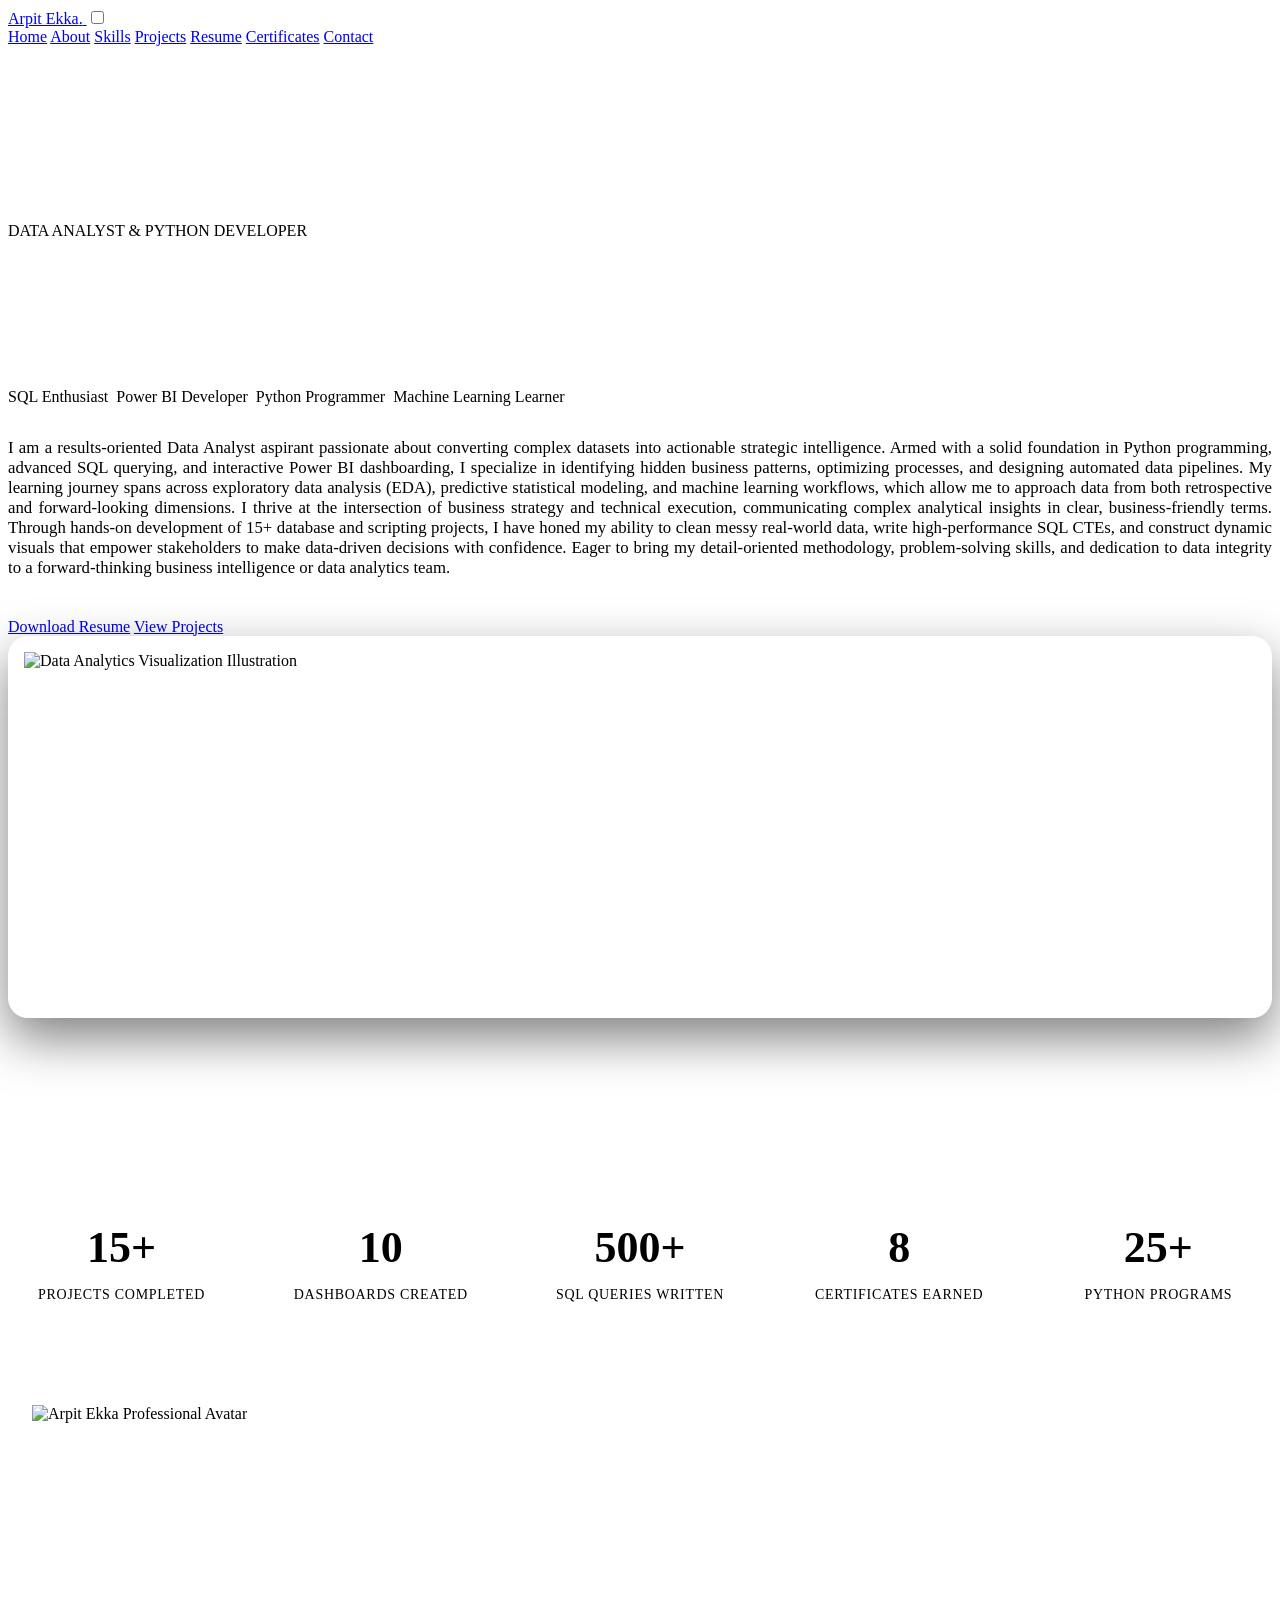
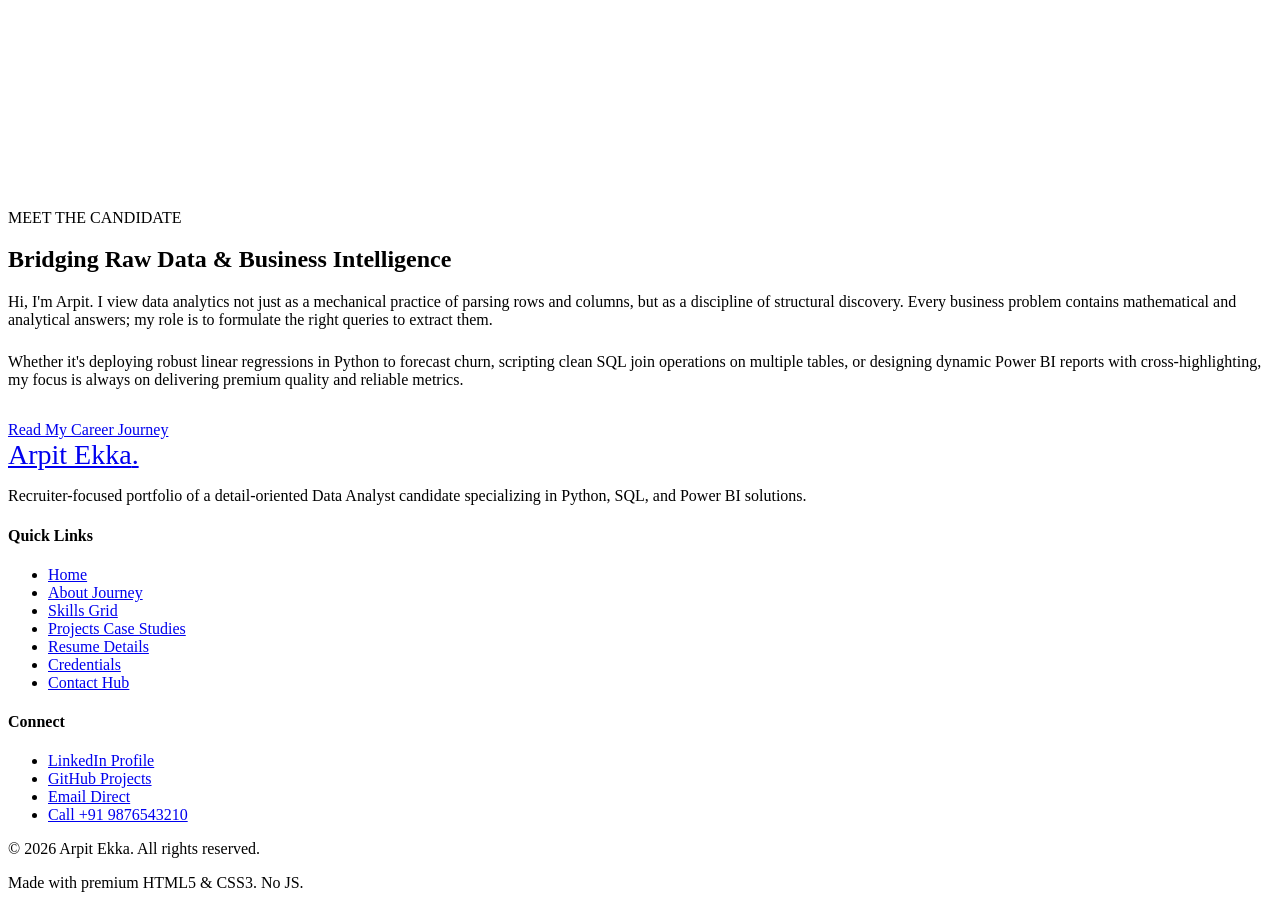
==== index.html @ 1e899fe0 "Add files via upload" ====
<!DOCTYPE html>
<html lang="en">
<head>
  <meta charset="UTF-8">
  <meta name="viewport" content="width=device-width, initial-scale=1.0">
  <title>Arpit Ekka | Premium Data Analyst Portfolio</title>
  <meta name="description" content="Professional portfolio of Arpit Ekka, a recruiter-focused Data Analyst, SQL Enthusiast, Python Developer, and Power BI dashboard creator.">
  <link rel="stylesheet" href="css/style.css">
  <link rel="stylesheet" href="css/animation.css">
  <link rel="stylesheet" href="css/responsive.css">
</head>
<body class="animate-fade-in">

  <!-- Top Glow Backdrop -->
  <div class="bg-glow-top"></div>

  <!-- Navigation Bar -->
  <header class="navbar">
    <div class="container">
      <a href="index.html" class="nav-logo" id="nav-logo">
        Arpit Ekka<span>.</span>
      </a>
      <input type="checkbox" id="nav-toggle" class="nav-toggle-check">
      <label for="nav-toggle" class="nav-toggle-label" id="mobile-nav-toggle">
        <span></span>
        <span></span>
        <span></span>
      </label>
      <nav class="nav-menu" id="navigation-menu">
        <a href="index.html" class="nav-link active">Home</a>
        <a href="about.html" class="nav-link">About</a>
        <a href="skills.html" class="nav-link">Skills</a>
        <a href="projects.html" class="nav-link">Projects</a>
        <a href="resume.html" class="nav-link">Resume</a>
        <a href="certificates.html" class="nav-link">Certificates</a>
        <a href="contact.html" class="nav-link">Contact</a>
      </nav>
    </div>
  </header>

  <!-- Hero Section -->
  <main>
    <section class="section hero-section" style="padding-top: 11rem; padding-bottom: 6rem;">
      <div class="container grid-2" style="align-items: center;">
        <div class="hero-content animate-slide-up">
          <span class="section-subtitle">DATA ANALYST &amp; PYTHON DEVELOPER</span>
          <h1 class="hero-title" style="font-size: 4rem; line-height: 1.1; margin-bottom: 1.5rem; font-weight: 800; background: linear-gradient(135deg, #FFF 40%, var(--accent)); -webkit-background-clip: text; -webkit-text-fill-color: transparent;">
            Arpit Ekka
          </h1>
          
          <!-- Typing effect tags / subheaders -->
          <div class="hero-tags" style="display: flex; flex-wrap: wrap; gap: 0.5rem; margin-bottom: 2rem;">
            <span class="badge badge-primary">SQL Enthusiast</span>
            <span class="badge badge-primary">Power BI Developer</span>
            <span class="badge badge-primary">Python Programmer</span>
            <span class="badge badge-primary">Machine Learning Learner</span>
          </div>

          <p class="hero-description" style="font-size: 1.05rem; margin-bottom: 2.5rem; text-align: justify;">
            I am a results-oriented Data Analyst aspirant passionate about converting complex datasets into actionable strategic intelligence. Armed with a solid foundation in Python programming, advanced SQL querying, and interactive Power BI dashboarding, I specialize in identifying hidden business patterns, optimizing processes, and designing automated data pipelines. My learning journey spans across exploratory data analysis (EDA), predictive statistical modeling, and machine learning workflows, which allow me to approach data from both retrospective and forward-looking dimensions. I thrive at the intersection of business strategy and technical execution, communicating complex analytical insights in clear, business-friendly terms. Through hands-on development of 15+ database and scripting projects, I have honed my ability to clean messy real-world data, write high-performance SQL CTEs, and construct dynamic visuals that empower stakeholders to make data-driven decisions with confidence. Eager to bring my detail-oriented methodology, problem-solving skills, and dedication to data integrity to a forward-thinking business intelligence or data analytics team.
          </p>

          <div class="btn-group">
            <a href="resume.html" class="btn btn-primary" id="btn-download-resume">Download Resume</a>
            <a href="projects.html" class="btn btn-secondary" id="btn-view-projects">View Projects</a>
          </div>
        </div>

        <div class="hero-visual animate-slide-left delay-2" style="position: relative;">
          <!-- Glowing effect card -->
          <div class="glass-card" style="padding: 1rem; border-radius: 20px; box-shadow: 0 20px 50px rgba(0,0,0,0.5);">
            <div class="zoom-container" style="border-radius: 12px; height: 350px;">
              <img src="assets/images/hero_illustration.png" alt="Data Analytics Visualization Illustration" class="zoom-image" style="width:100%; height:100%; object-fit:cover;">
            </div>
          </div>
          <div class="bg-glow-card" style="top: -20px; right: -20px;"></div>
        </div>
      </div>
    </section>

    <!-- Statistics Grid Section -->
    <section class="section stats-section" style="padding: 4rem 0; border-top: 1px solid var(--border); border-bottom: 1px solid var(--border); background: rgba(255,255,255,0.01);">
      <div class="container">
        <div class="grid-5" style="display: grid; grid-template-columns: repeat(5, 1fr); gap: 2rem; text-align: center;">
          
          <div class="stat-card animate-slide-up delay-1">
            <h3 style="font-size: 2.75rem; color: var(--accent); font-weight: 800; margin-bottom: 0.25rem;">15+</h3>
            <p style="font-size: 0.875rem; font-weight: 500; text-transform: uppercase; letter-spacing: 0.05em; color: var(--text-secondary);">Projects Completed</p>
          </div>

          <div class="stat-card animate-slide-up delay-2">
            <h3 style="font-size: 2.75rem; color: var(--text-primary); font-weight: 800; margin-bottom: 0.25rem;">10</h3>
            <p style="font-size: 0.875rem; font-weight: 500; text-transform: uppercase; letter-spacing: 0.05em; color: var(--text-secondary);">Dashboards Created</p>
          </div>

          <div class="stat-card animate-slide-up delay-3">
            <h3 style="font-size: 2.75rem; color: var(--accent); font-weight: 800; margin-bottom: 0.25rem;">500+</h3>
            <p style="font-size: 0.875rem; font-weight: 500; text-transform: uppercase; letter-spacing: 0.05em; color: var(--text-secondary);">SQL Queries Written</p>
          </div>

          <div class="stat-card animate-slide-up delay-4">
            <h3 style="font-size: 2.75rem; color: var(--text-primary); font-weight: 800; margin-bottom: 0.25rem;">8</h3>
            <p style="font-size: 0.875rem; font-weight: 500; text-transform: uppercase; letter-spacing: 0.05em; color: var(--text-secondary);">Certificates Earned</p>
          </div>

          <div class="stat-card animate-slide-up delay-5">
            <h3 style="font-size: 2.75rem; color: var(--accent); font-weight: 800; margin-bottom: 0.25rem;">25+</h3>
            <p style="font-size: 0.875rem; font-weight: 500; text-transform: uppercase; letter-spacing: 0.05em; color: var(--text-secondary);">Python Programs</p>
          </div>

        </div>
      </div>
    </section>

    <!-- Why Recruit Arpit Section -->
    <section class="section about-preview-section">
      <div class="container grid-2" style="gap: 4rem; align-items: center;">
        <div class="about-preview-image animate-slide-right">
          <div class="glass-card" style="padding: 1.5rem; border-radius: 20px;">
            <div class="zoom-container" style="border-radius: 12px; height: 380px;">
              <img src="assets/images/profile.png" alt="Arpit Ekka Professional Avatar" class="zoom-image" style="width:100%; height:100%; object-fit:cover; object-position:center;">
            </div>
          </div>
        </div>
        
        <div class="about-preview-content animate-slide-left">
          <span class="section-subtitle">MEET THE CANDIDATE</span>
          <h2 class="section-title">Bridging Raw Data &amp; Business Intelligence</h2>
          <p style="margin-bottom: 1.5rem;">
            Hi, I'm Arpit. I view data analytics not just as a mechanical practice of parsing rows and columns, but as a discipline of structural discovery. Every business problem contains mathematical and analytical answers; my role is to formulate the right queries to extract them.
          </p>
          <p style="margin-bottom: 2rem;">
            Whether it's deploying robust linear regressions in Python to forecast churn, scripting clean SQL join operations on multiple tables, or designing dynamic Power BI reports with cross-highlighting, my focus is always on delivering premium quality and reliable metrics.
          </p>
          <a href="about.html" class="btn btn-secondary" id="btn-read-about">Read My Career Journey</a>
        </div>
      </div>
    </section>
  </main>

  <!-- Footer Section -->
  <footer class="footer">
    <div class="container">
      <div class="footer-brand">
        <a href="index.html" class="nav-logo" style="font-size: 1.75rem;">
          Arpit Ekka<span>.</span>
        </a>
        <p class="footer-desc">
          Recruiter-focused portfolio of a detail-oriented Data Analyst candidate specializing in Python, SQL, and Power BI solutions.
        </p>
      </div>
      <div class="footer-nav">
        <h4 class="footer-title">Quick Links</h4>
        <ul class="footer-links">
          <li><a href="index.html">Home</a></li>
          <li><a href="about.html">About Journey</a></li>
          <li><a href="skills.html">Skills Grid</a></li>
          <li><a href="projects.html">Projects Case Studies</a></li>
          <li><a href="resume.html">Resume Details</a></li>
          <li><a href="certificates.html">Credentials</a></li>
          <li><a href="contact.html">Contact Hub</a></li>
        </ul>
      </div>
      <div class="footer-social">
        <h4 class="footer-title">Connect</h4>
        <ul class="footer-links">
          <li><a href="https://linkedin.com" target="_blank">LinkedIn Profile</a></li>
          <li><a href="https://github.com" target="_blank">GitHub Projects</a></li>
          <li><a href="mailto:arpit.ekka@email.com">Email Direct</a></li>
          <li><a href="tel:+919876543210">Call +91 9876543210</a></li>
        </ul>
      </div>
    </div>
    <div class="container footer-bottom">
      <p>&copy; 2026 Arpit Ekka. All rights reserved.</p>
      <span>Made with premium HTML5 &amp; CSS3. No JS.</span>
    </div>
  </footer>

</body>
</html>
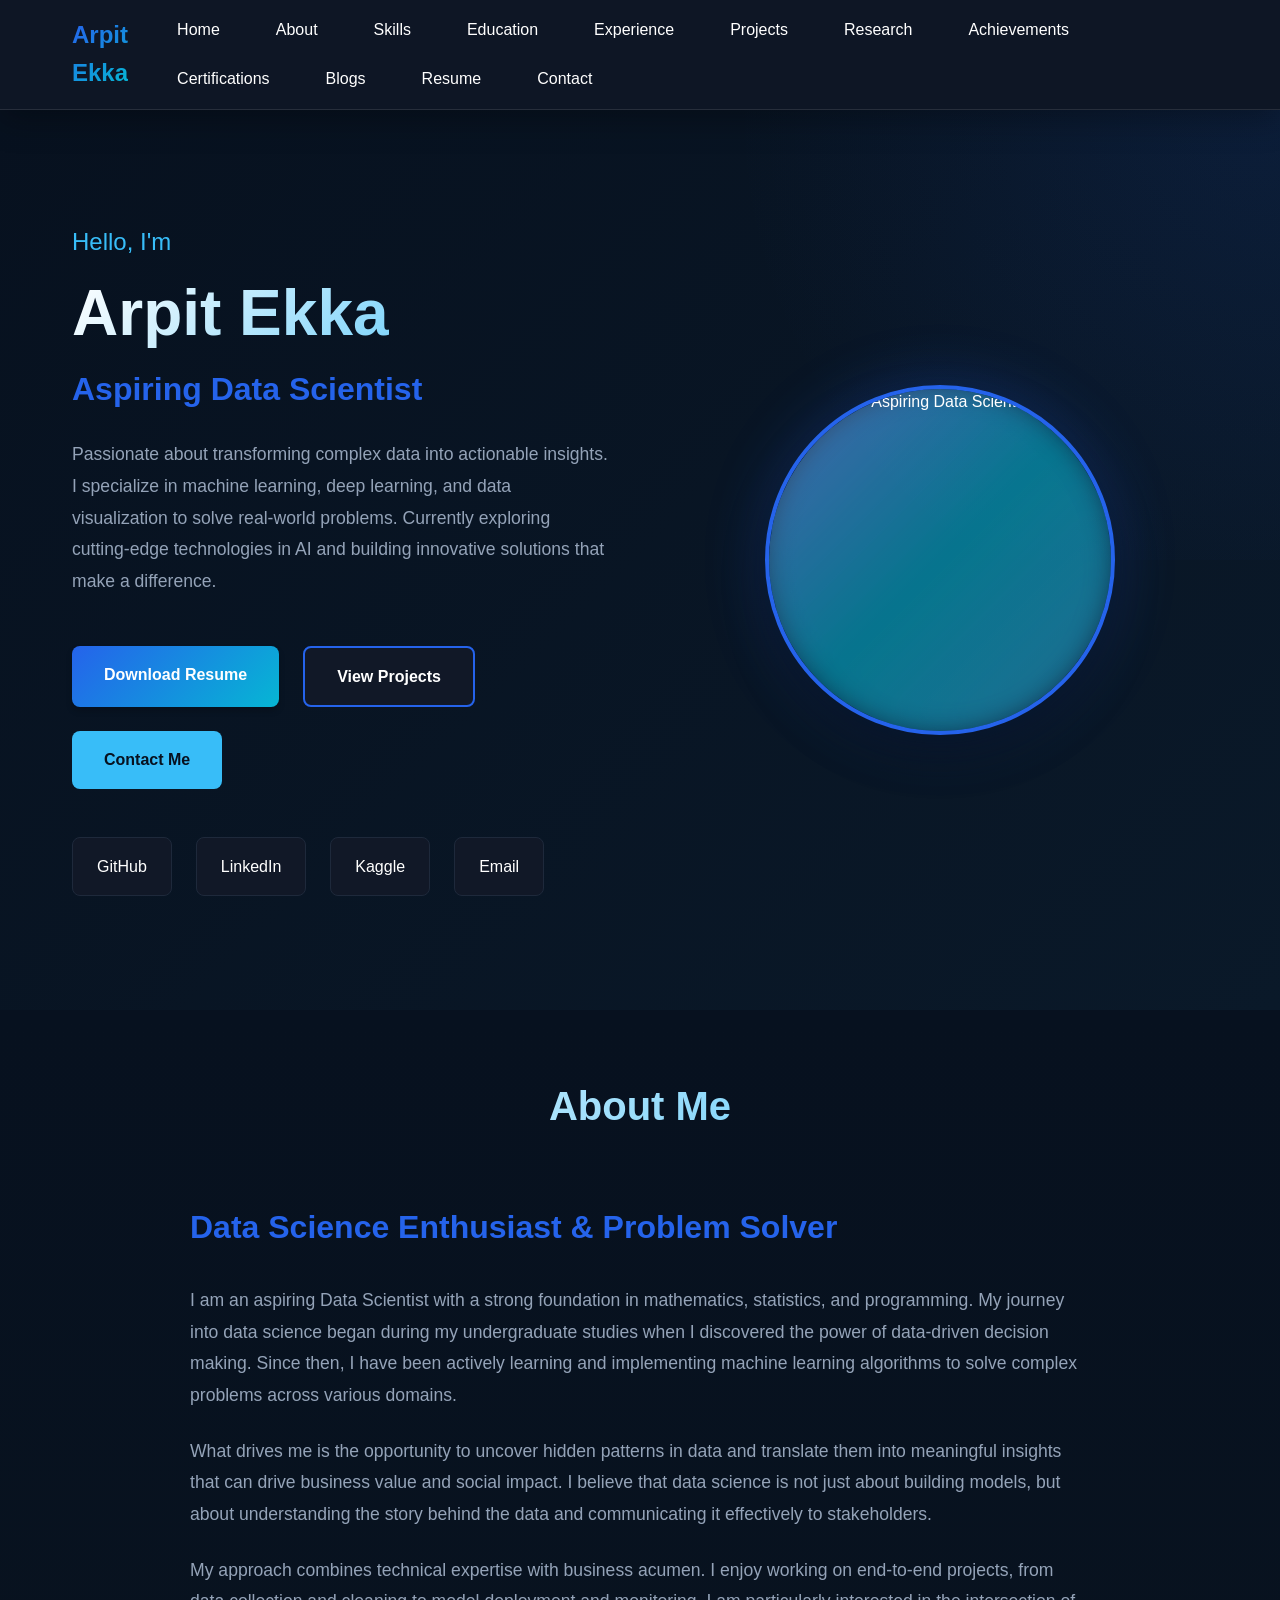
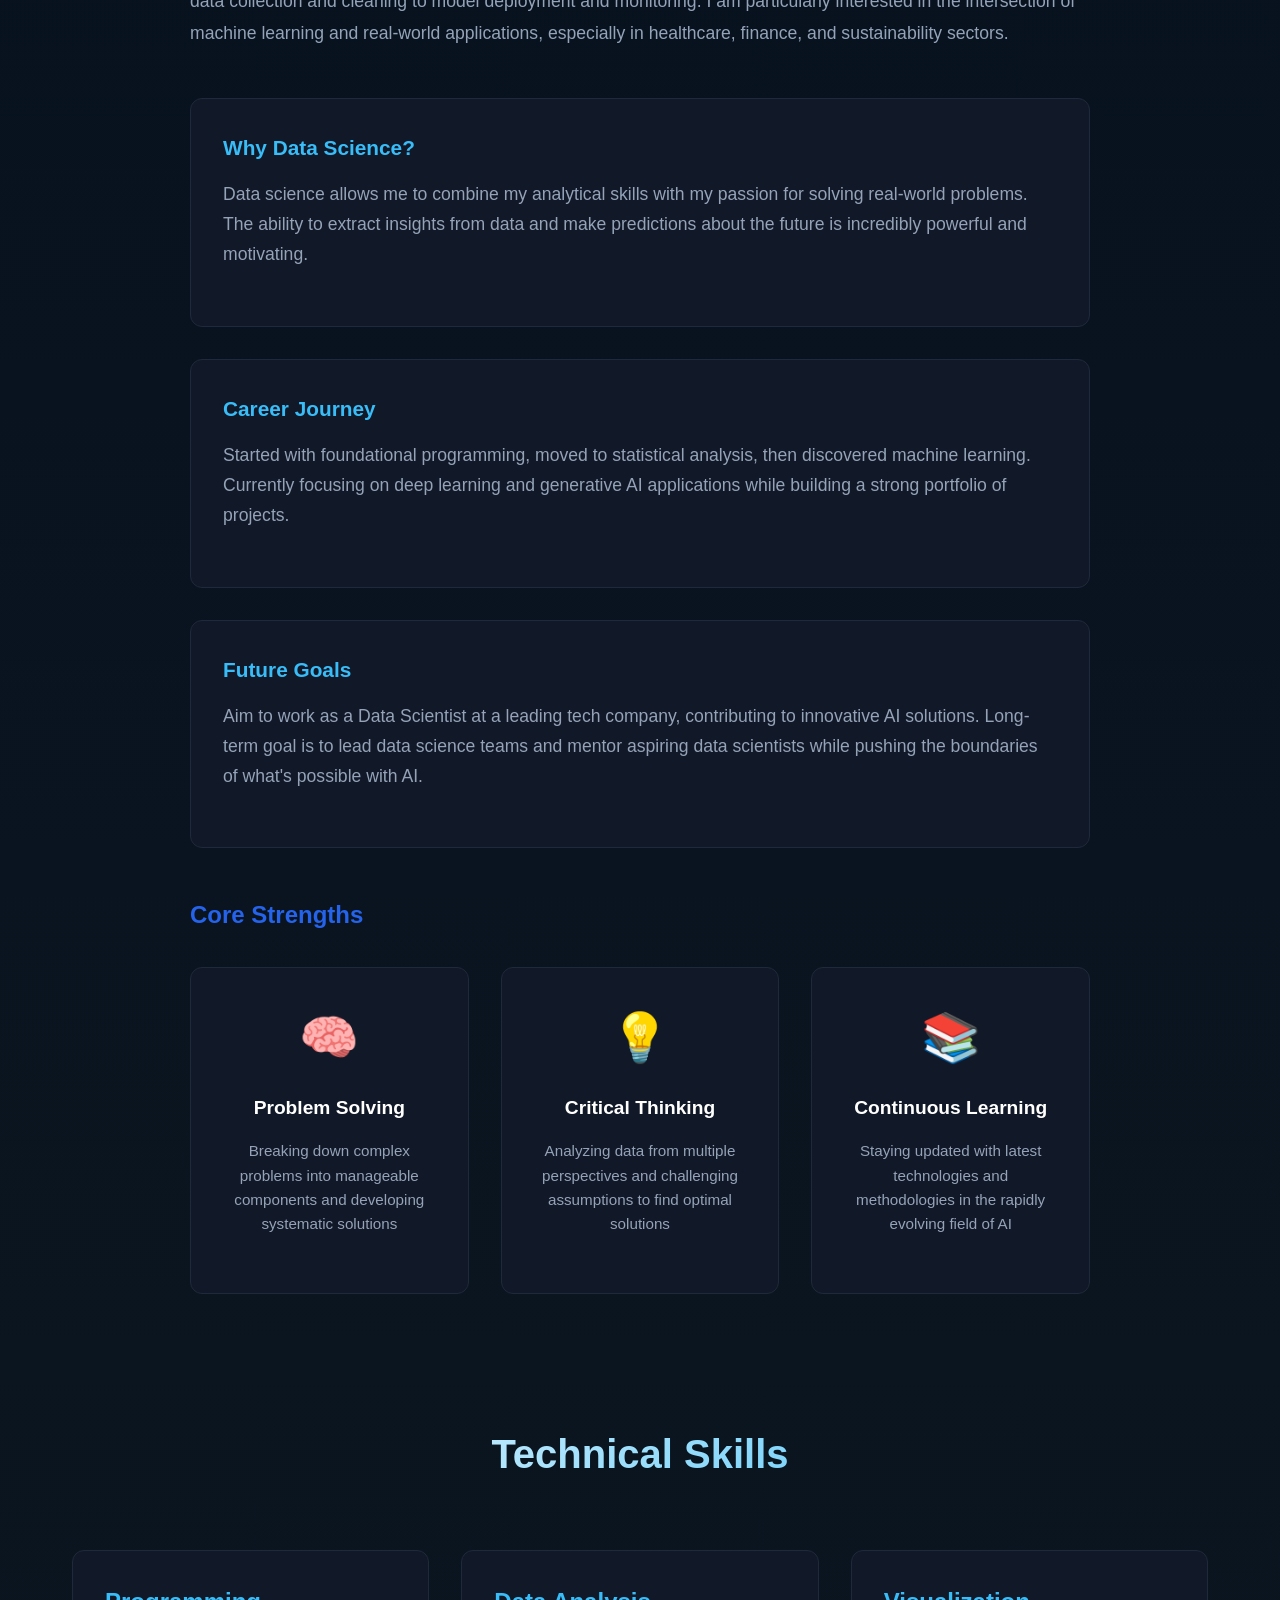
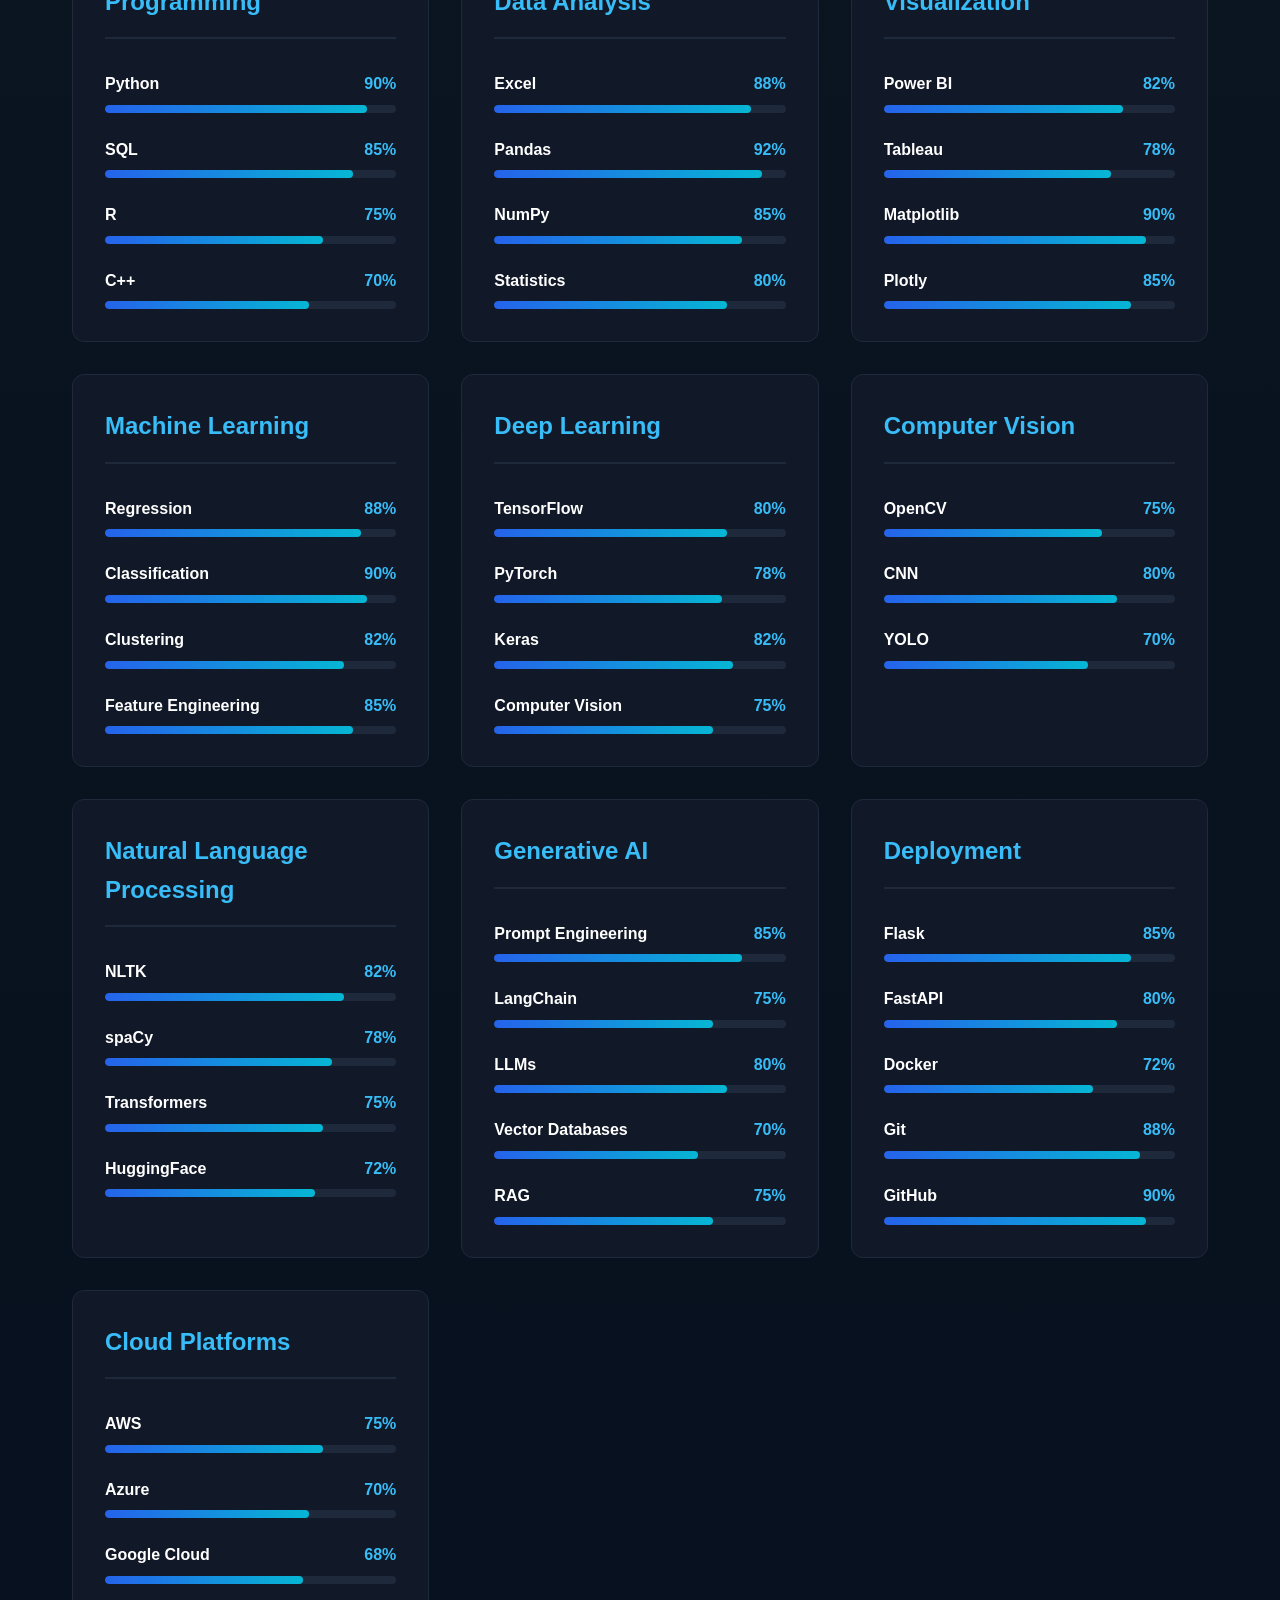
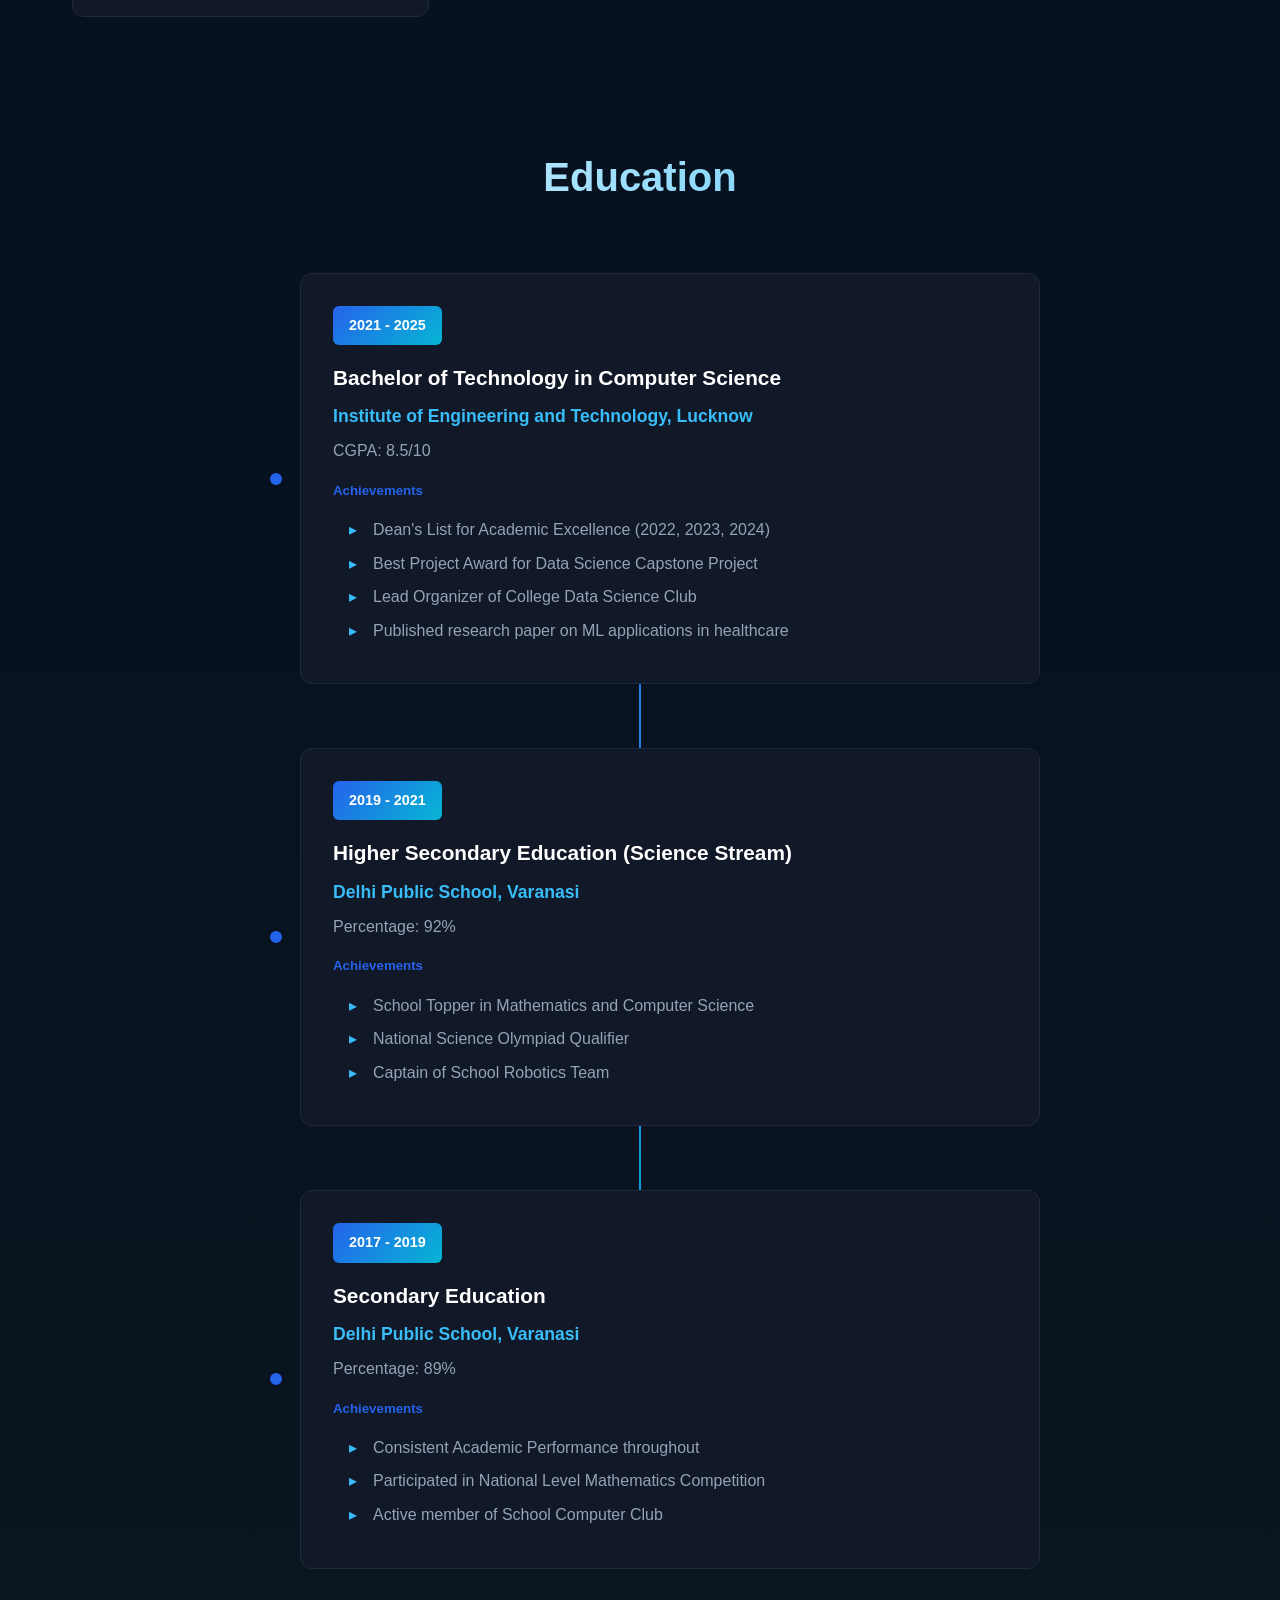
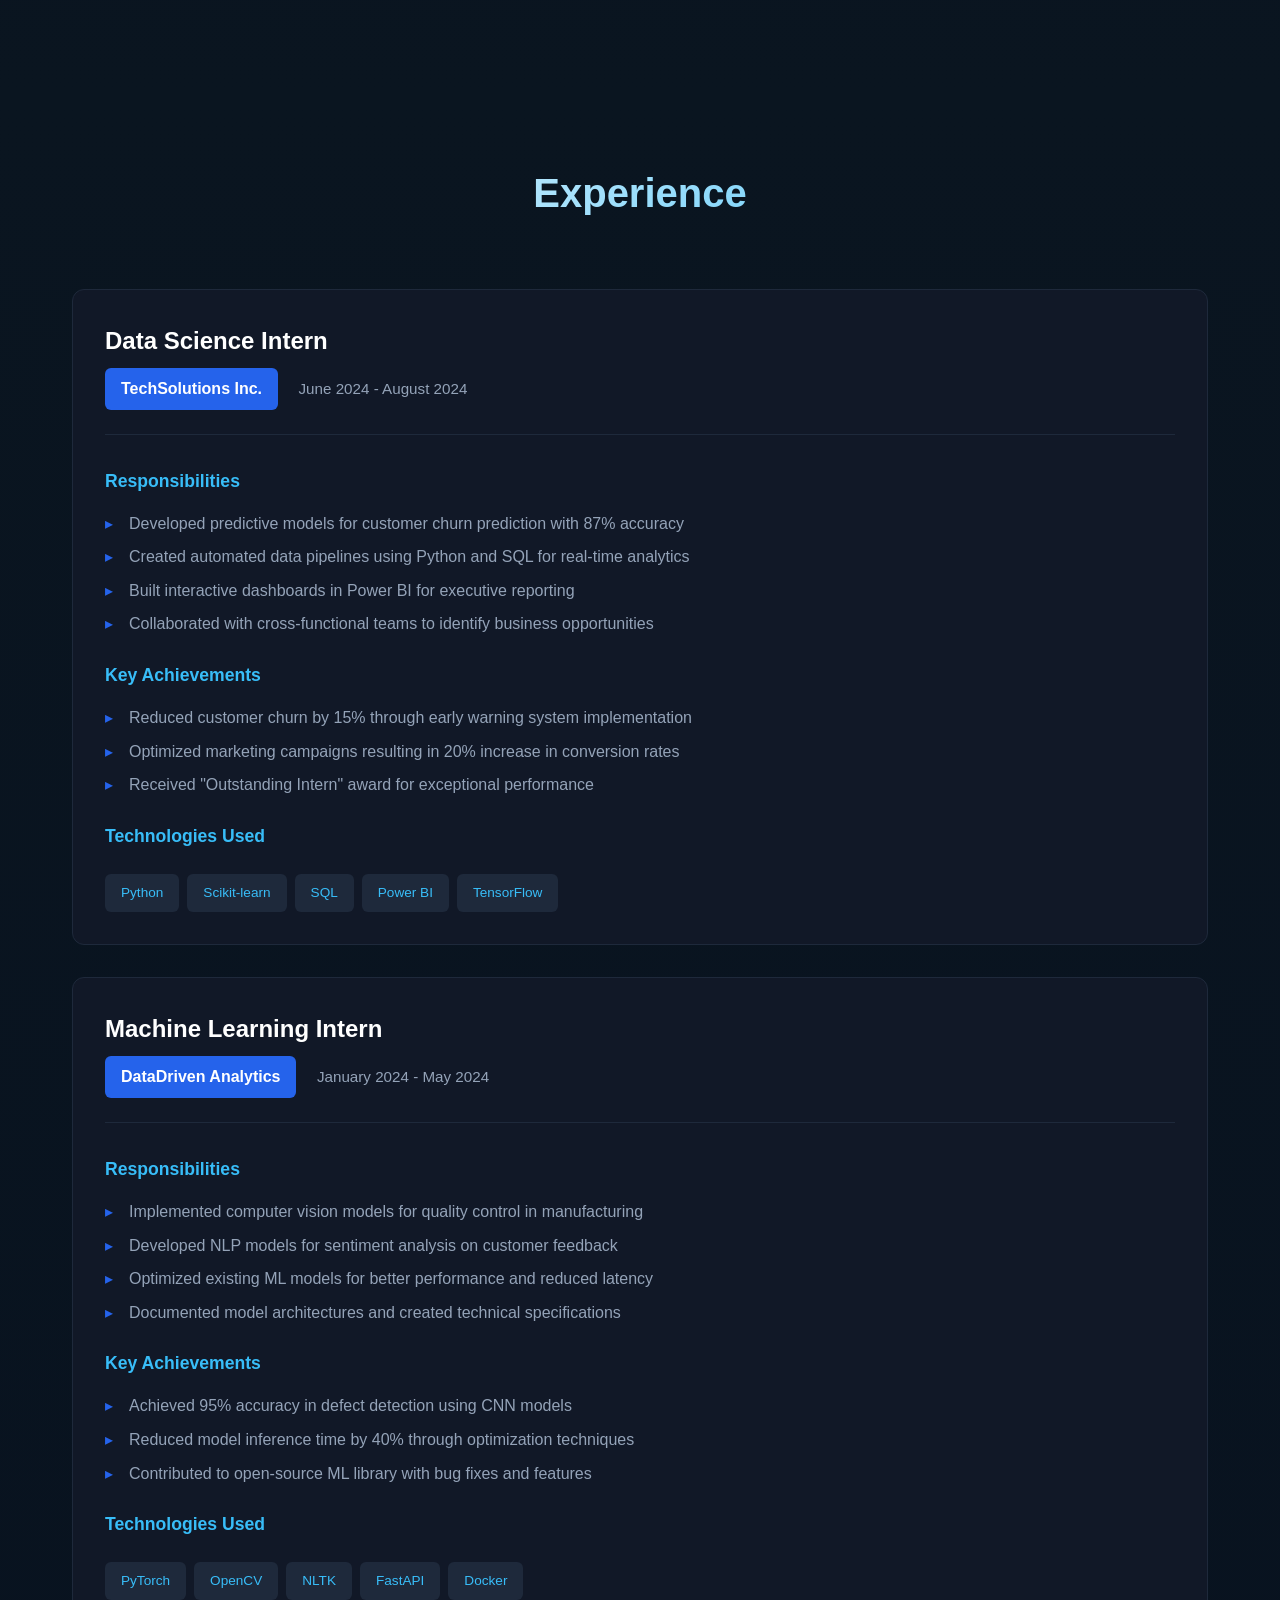
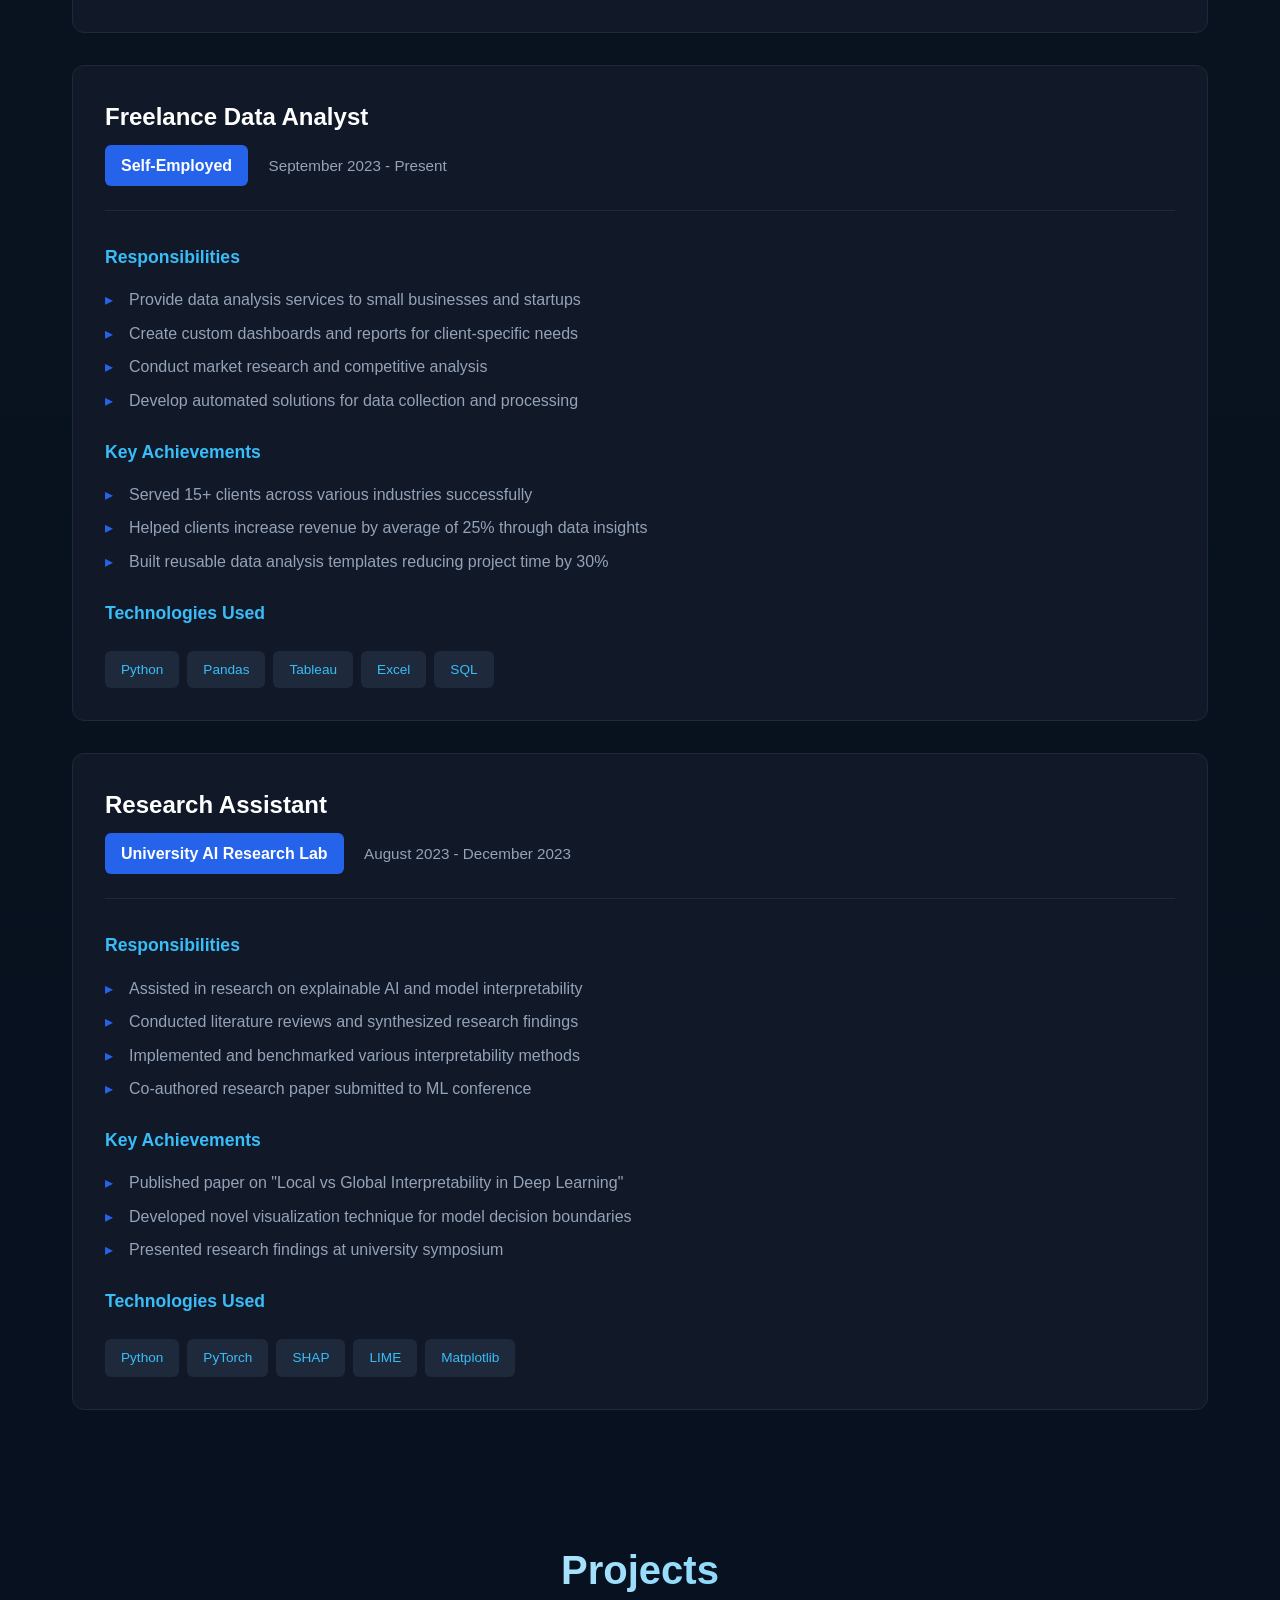
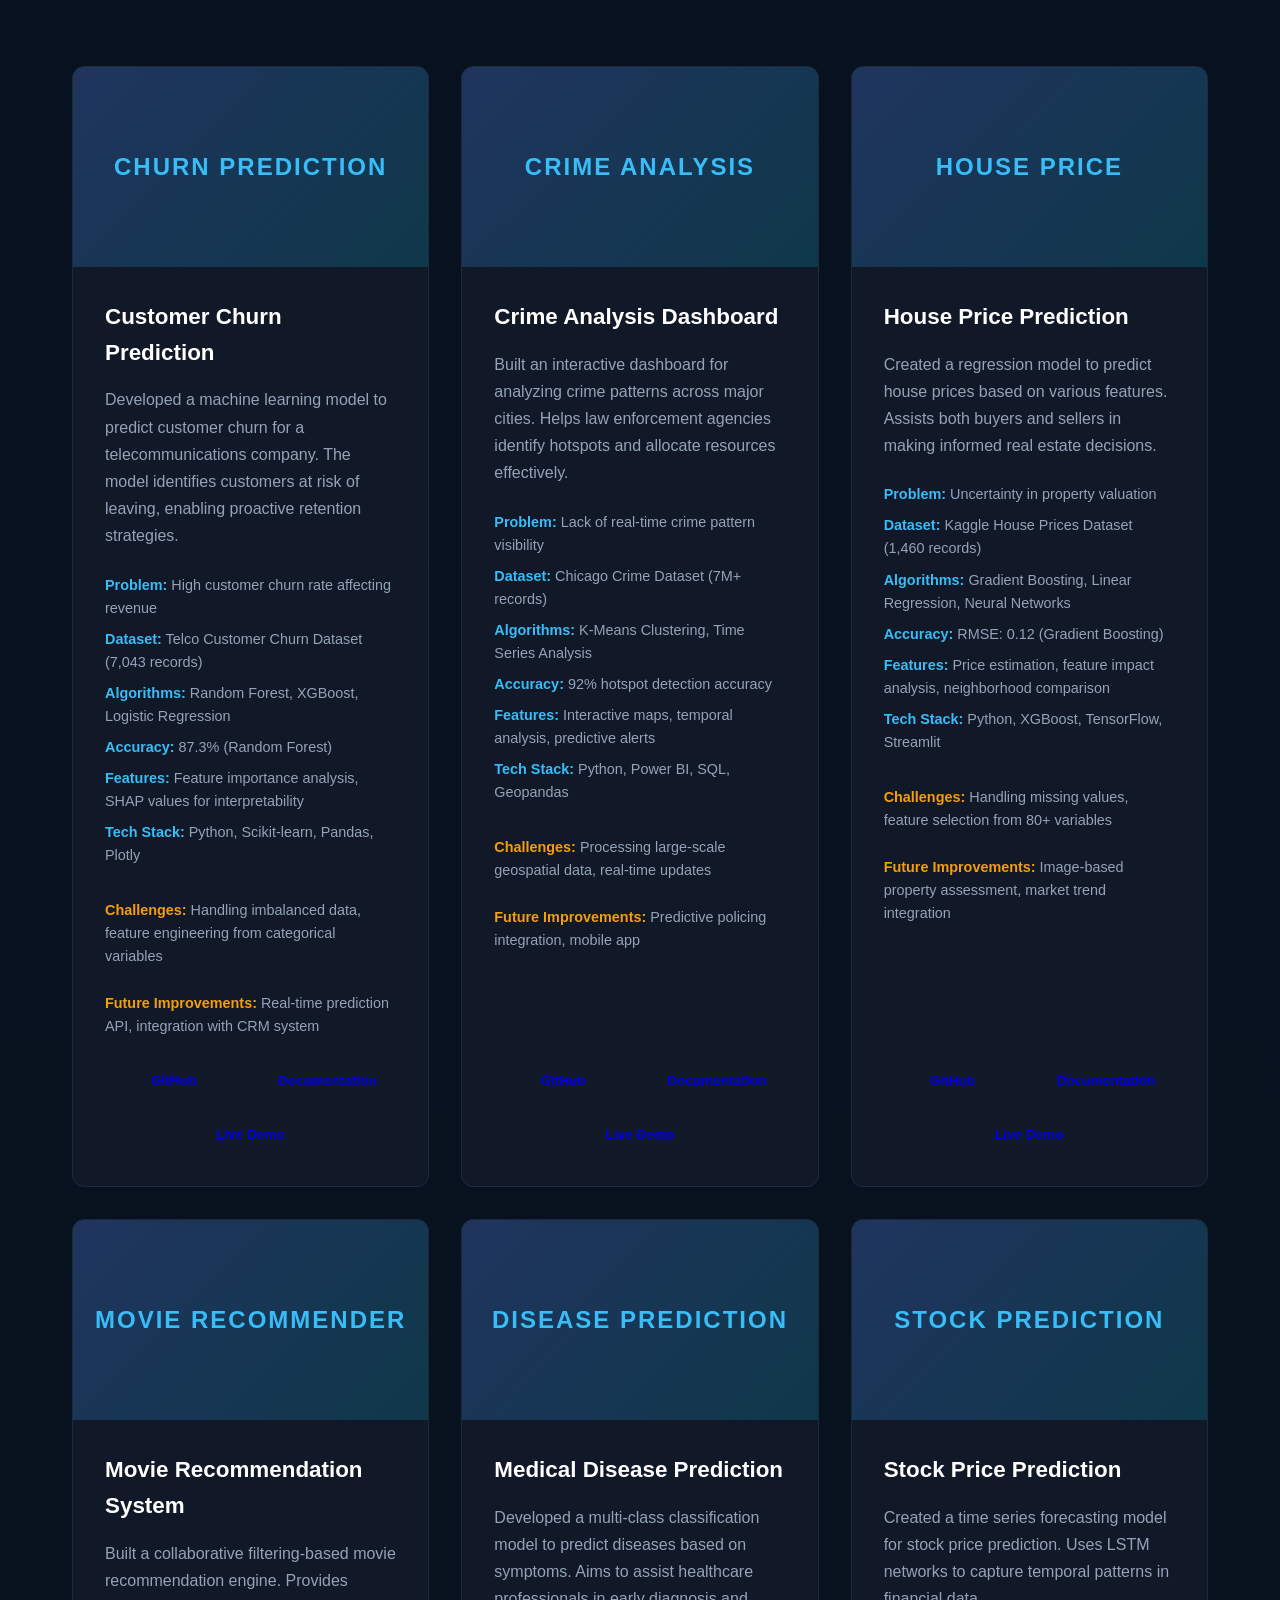
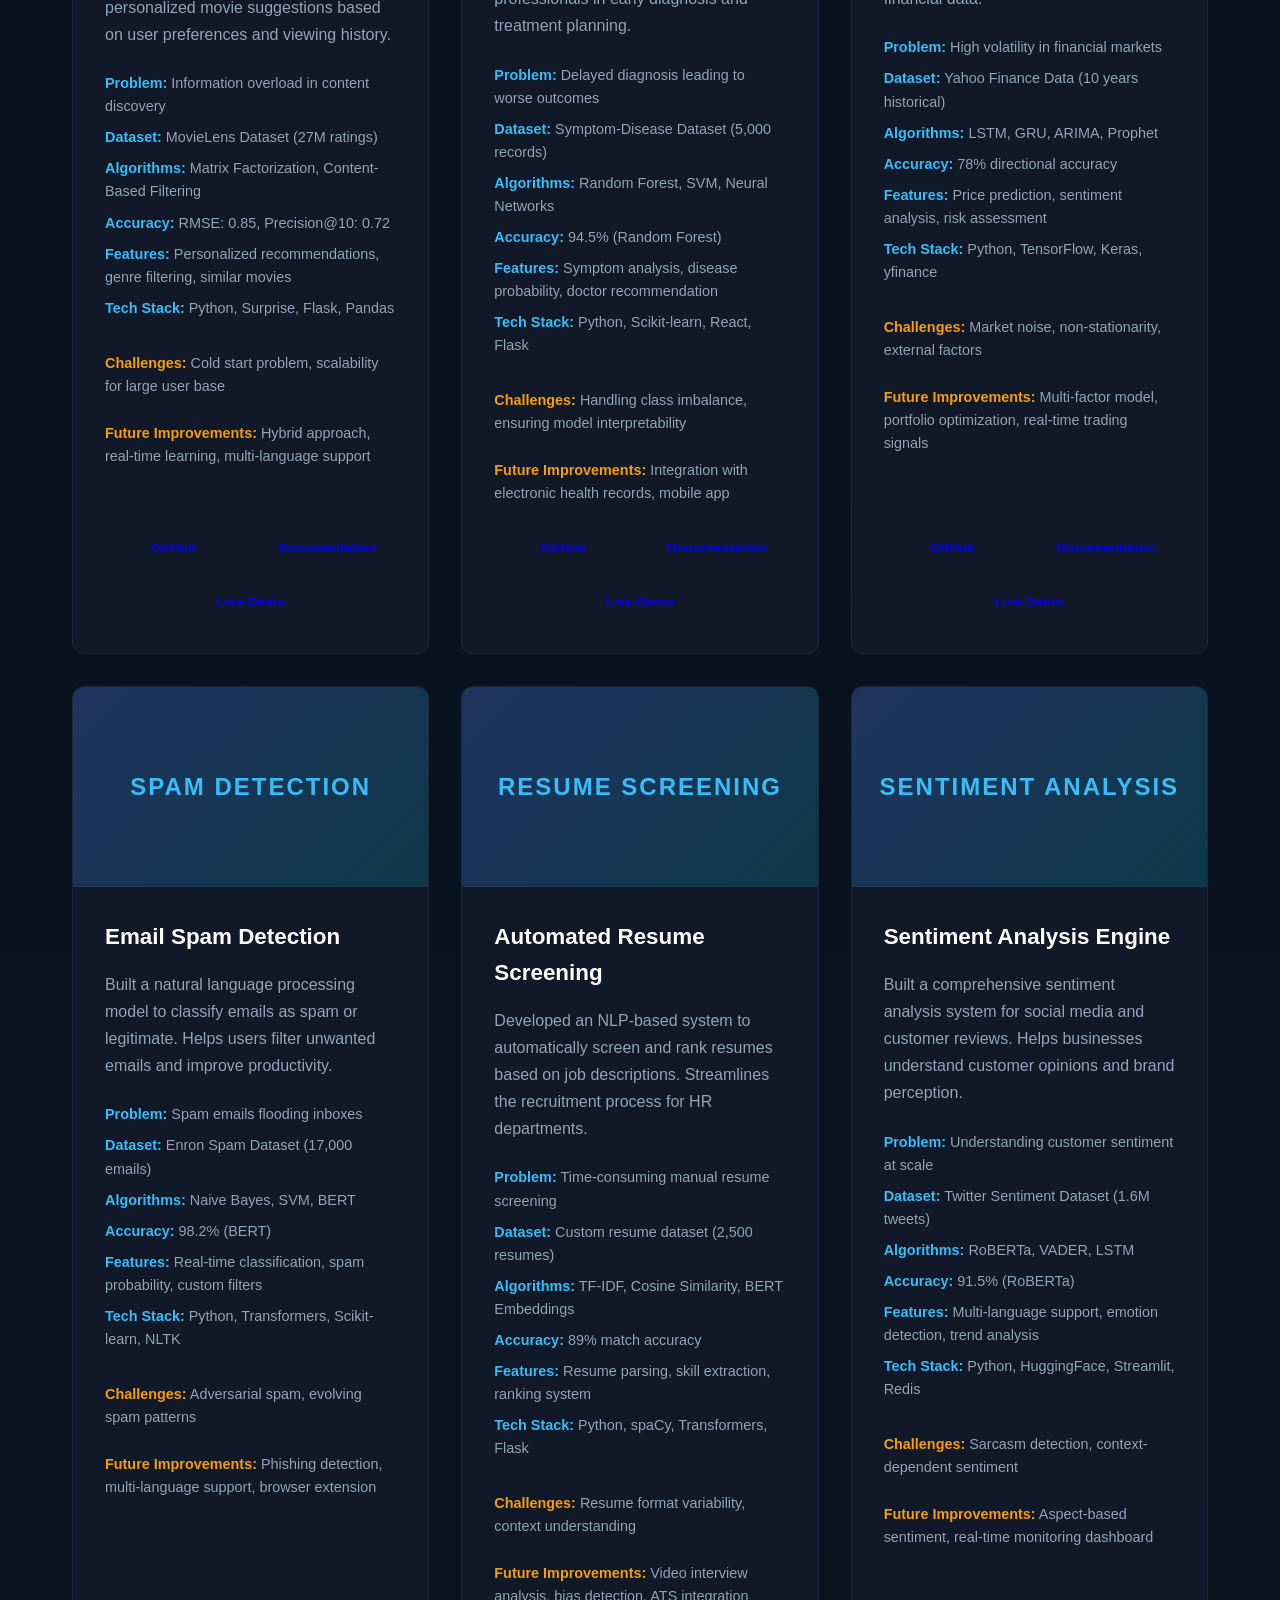
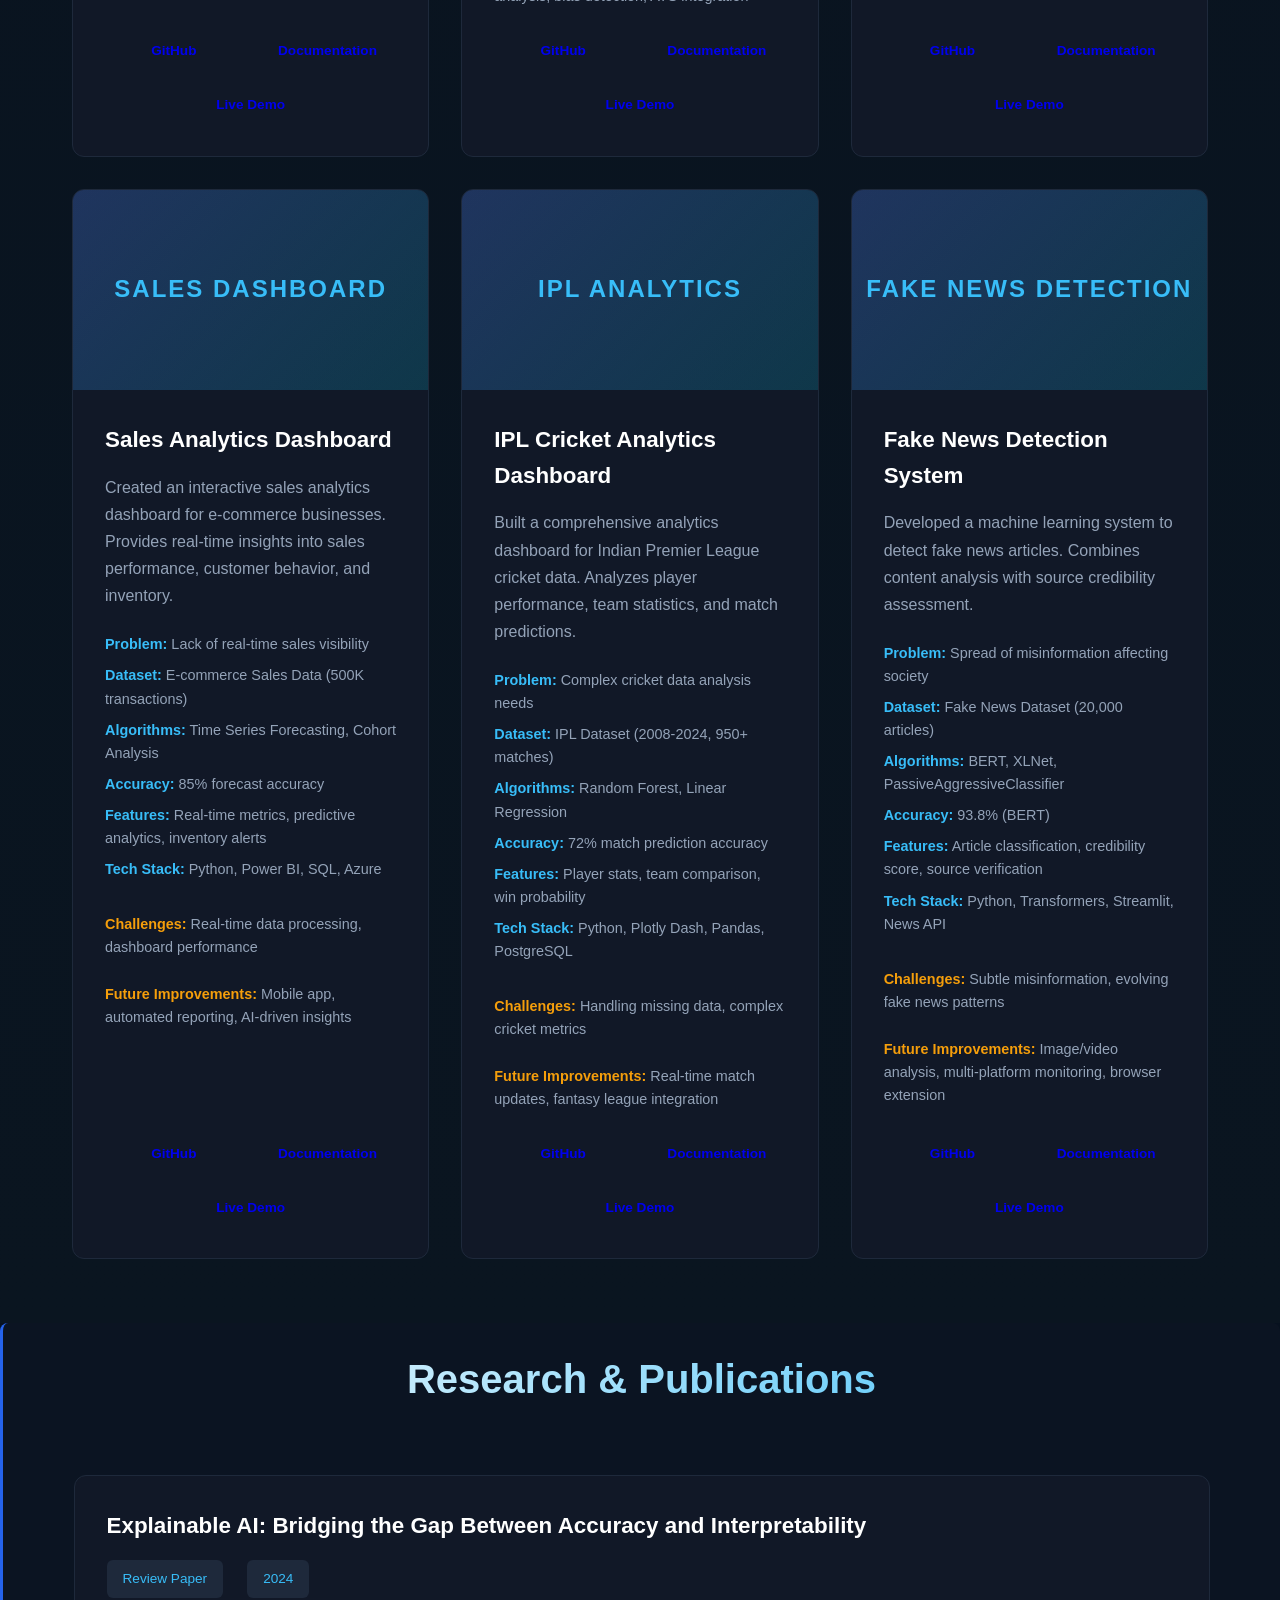
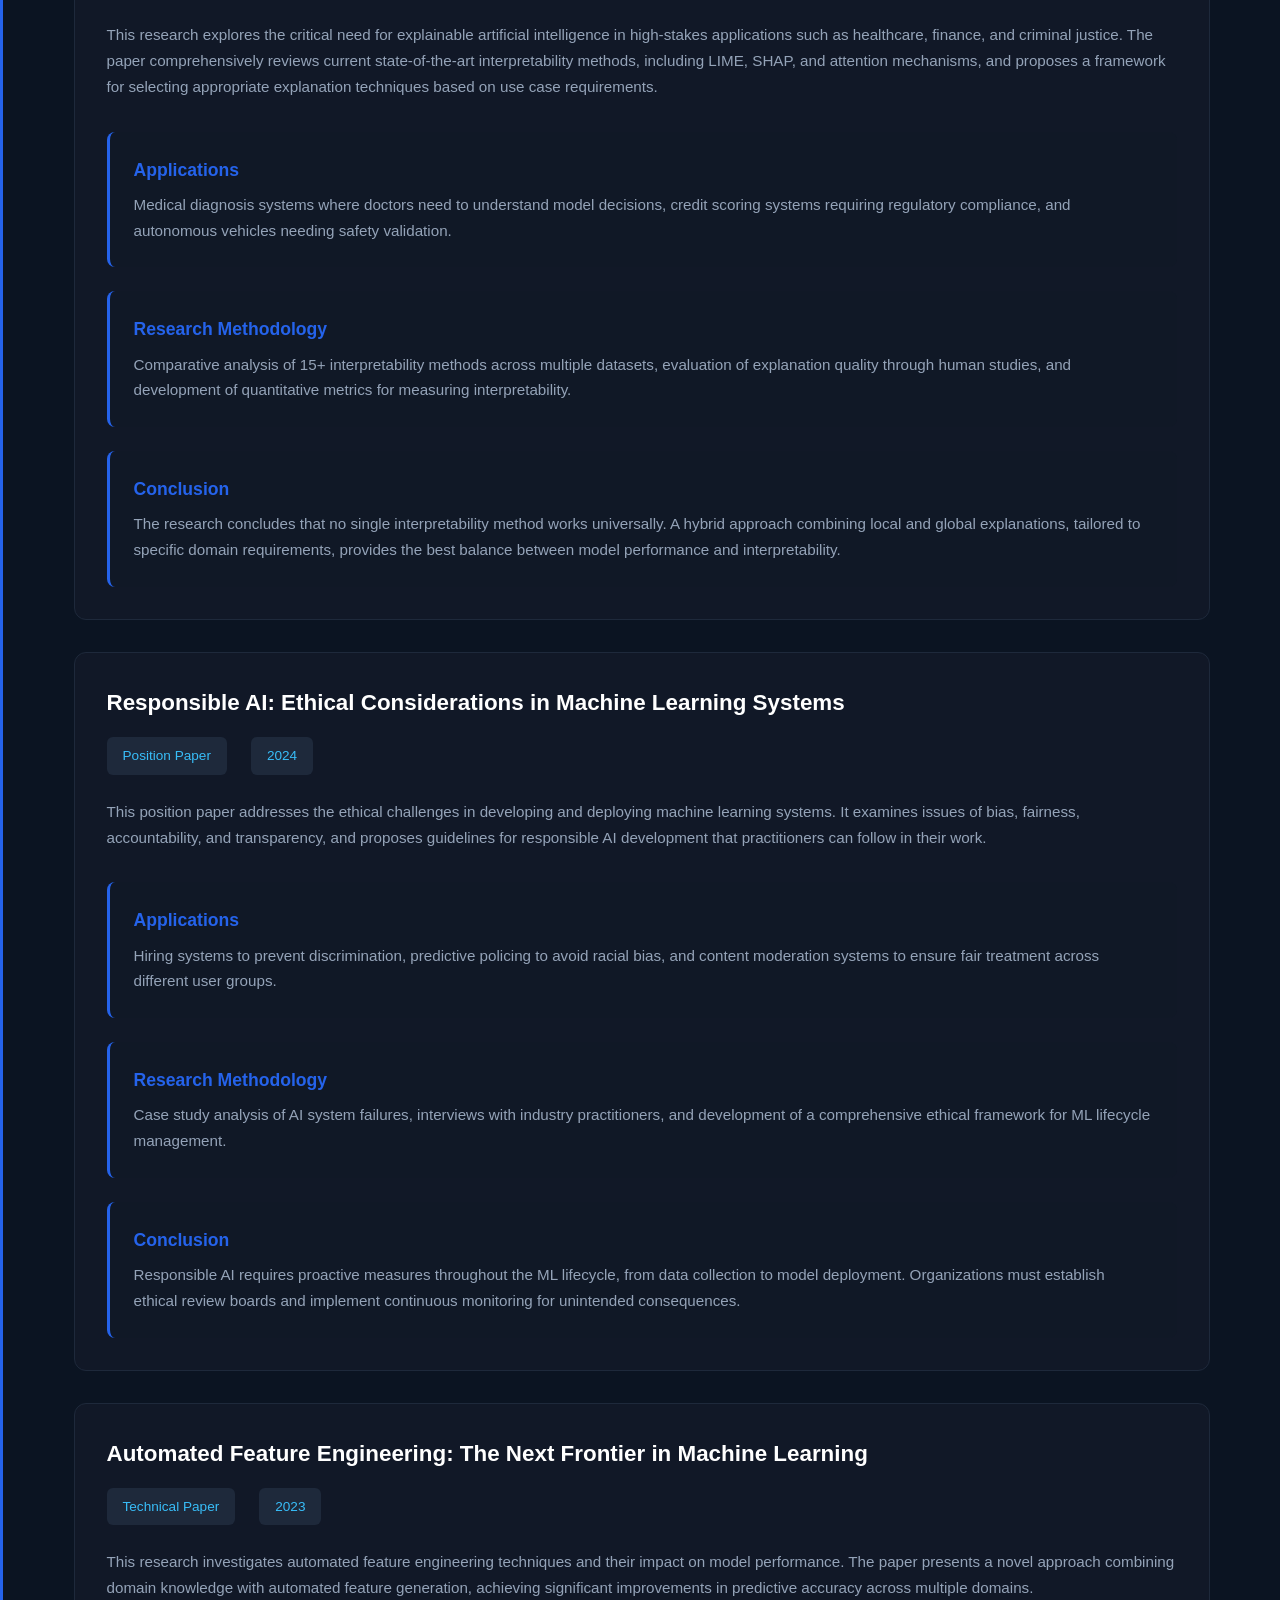
==== commit 797939a3: "Add files via upload" ====
--- a/index.html
+++ b/index.html
@@ -1,181 +1,2067 @@
 <!DOCTYPE html>
 <html lang="en">
 <head>
-  <meta charset="UTF-8">
-  <meta name="viewport" content="width=device-width, initial-scale=1.0">
-  <title>Arpit Ekka | Premium Data Analyst Portfolio</title>
-  <meta name="description" content="Professional portfolio of Arpit Ekka, a recruiter-focused Data Analyst, SQL Enthusiast, Python Developer, and Power BI dashboard creator.">
-  <link rel="stylesheet" href="css/style.css">
-  <link rel="stylesheet" href="css/animation.css">
-  <link rel="stylesheet" href="css/responsive.css">
+    <meta charset="UTF-8">
+    <meta name="viewport" content="width=device-width, initial-scale=1.0">
+    <title>Arpit Ekka | Aspiring Data Scientist</title>
+    <meta name="description" content="Portfolio of Arpit Ekka - Aspiring Data Scientist specializing in Machine Learning, Deep Learning, and Data Analysis">
+    <link rel="stylesheet" href="style.css">
 </head>
-<body class="animate-fade-in">
-
-  <!-- Top Glow Backdrop -->
-  <div class="bg-glow-top"></div>
-
-  <!-- Navigation Bar -->
-  <header class="navbar">
-    <div class="container">
-      <a href="index.html" class="nav-logo" id="nav-logo">
-        Arpit Ekka<span>.</span>
-      </a>
-      <input type="checkbox" id="nav-toggle" class="nav-toggle-check">
-      <label for="nav-toggle" class="nav-toggle-label" id="mobile-nav-toggle">
-        <span></span>
-        <span></span>
-        <span></span>
-      </label>
-      <nav class="nav-menu" id="navigation-menu">
-        <a href="index.html" class="nav-link active">Home</a>
-        <a href="about.html" class="nav-link">About</a>
-        <a href="skills.html" class="nav-link">Skills</a>
-        <a href="projects.html" class="nav-link">Projects</a>
-        <a href="resume.html" class="nav-link">Resume</a>
-        <a href="certificates.html" class="nav-link">Certificates</a>
-        <a href="contact.html" class="nav-link">Contact</a>
-      </nav>
-    </div>
-  </header>
-
-  <!-- Hero Section -->
-  <main>
-    <section class="section hero-section" style="padding-top: 11rem; padding-bottom: 6rem;">
-      <div class="container grid-2" style="align-items: center;">
-        <div class="hero-content animate-slide-up">
-          <span class="section-subtitle">DATA ANALYST &amp; PYTHON DEVELOPER</span>
-          <h1 class="hero-title" style="font-size: 4rem; line-height: 1.1; margin-bottom: 1.5rem; font-weight: 800; background: linear-gradient(135deg, #FFF 40%, var(--accent)); -webkit-background-clip: text; -webkit-text-fill-color: transparent;">
-            Arpit Ekka
-          </h1>
-          
-          <!-- Typing effect tags / subheaders -->
-          <div class="hero-tags" style="display: flex; flex-wrap: wrap; gap: 0.5rem; margin-bottom: 2rem;">
-            <span class="badge badge-primary">SQL Enthusiast</span>
-            <span class="badge badge-primary">Power BI Developer</span>
-            <span class="badge badge-primary">Python Programmer</span>
-            <span class="badge badge-primary">Machine Learning Learner</span>
-          </div>
-
-          <p class="hero-description" style="font-size: 1.05rem; margin-bottom: 2.5rem; text-align: justify;">
-            I am a results-oriented Data Analyst aspirant passionate about converting complex datasets into actionable strategic intelligence. Armed with a solid foundation in Python programming, advanced SQL querying, and interactive Power BI dashboarding, I specialize in identifying hidden business patterns, optimizing processes, and designing automated data pipelines. My learning journey spans across exploratory data analysis (EDA), predictive statistical modeling, and machine learning workflows, which allow me to approach data from both retrospective and forward-looking dimensions. I thrive at the intersection of business strategy and technical execution, communicating complex analytical insights in clear, business-friendly terms. Through hands-on development of 15+ database and scripting projects, I have honed my ability to clean messy real-world data, write high-performance SQL CTEs, and construct dynamic visuals that empower stakeholders to make data-driven decisions with confidence. Eager to bring my detail-oriented methodology, problem-solving skills, and dedication to data integrity to a forward-thinking business intelligence or data analytics team.
-          </p>
-
-          <div class="btn-group">
-            <a href="resume.html" class="btn btn-primary" id="btn-download-resume">Download Resume</a>
-            <a href="projects.html" class="btn btn-secondary" id="btn-view-projects">View Projects</a>
-          </div>
+<body>
+    <!-- Navigation Bar -->
+    <header class="navbar">
+        <nav class="nav-container">
+            <div class="logo">
+                <a href="#home">Arpit Ekka</a>
+            </div>
+            <ul class="nav-menu">
+                <li><a href="#home">Home</a></li>
+                <li><a href="#about">About</a></li>
+                <li><a href="#skills">Skills</a></li>
+                <li><a href="#education">Education</a></li>
+                <li><a href="#experience">Experience</a></li>
+                <li><a href="#projects">Projects</a></li>
+                <li><a href="#research">Research</a></li>
+                <li><a href="#achievements">Achievements</a></li>
+                <li><a href="#certifications">Certifications</a></li>
+                <li><a href="#blogs">Blogs</a></li>
+                <li><a href="#resume">Resume</a></li>
+                <li><a href="#contact">Contact</a></li>
+            </ul>
+        </nav>
+    </header>
+
+    <main>
+        <!-- Home Section -->
+        <section id="home" class="hero-section">
+            <div class="hero-container">
+                <div class="hero-content">
+                    <h1 class="hero-greeting">Hello, I'm</h1>
+                    <h2 class="hero-name">Arpit Ekka</h2>
+                    <h3 class="hero-title">Aspiring Data Scientist</h3>
+                    <p class="hero-description">
+                        Passionate about transforming complex data into actionable insights. I specialize in machine learning, 
+                        deep learning, and data visualization to solve real-world problems. Currently exploring cutting-edge 
+                        technologies in AI and building innovative solutions that make a difference.
+                    </p>
+                    <div class="hero-buttons">
+                        <a href="#resume" class="btn btn-primary">Download Resume</a>
+                        <a href="#projects" class="btn btn-secondary">View Projects</a>
+                        <a href="#contact" class="btn btn-accent">Contact Me</a>
+                    </div>
+                    <div class="hero-social">
+                        <a href="https://github.com" class="social-link" aria-label="GitHub">GitHub</a>
+                        <a href="https://linkedin.com" class="social-link" aria-label="LinkedIn">LinkedIn</a>
+                        <a href="https://kaggle.com" class="social-link" aria-label="Kaggle">Kaggle</a>
+                        <a href="mailto:arpit.ekka@email.com" class="social-link" aria-label="Email">Email</a>
+                    </div>
+                </div>
+                <div class="hero-image">
+                    <img src="Images/My Photo.jpg" alt="Arpit Ekka - Aspiring Data Scientist" class="profile-photo">
+                </div>
+            </div>
+        </section>
+
+        <!-- About Section -->
+        <section id="about" class="about-section">
+            <div class="container">
+                <h2 class="section-title">About Me</h2>
+                <div class="about-content">
+                    <div class="about-text">
+                        <h3>Data Science Enthusiast & Problem Solver</h3>
+                        <p>
+                            I am an aspiring Data Scientist with a strong foundation in mathematics, statistics, and programming. 
+                            My journey into data science began during my undergraduate studies when I discovered the power of 
+                            data-driven decision making. Since then, I have been actively learning and implementing machine 
+                            learning algorithms to solve complex problems across various domains.
+                        </p>
+                        <p>
+                            What drives me is the opportunity to uncover hidden patterns in data and translate them into 
+                            meaningful insights that can drive business value and social impact. I believe that data science 
+                            is not just about building models, but about understanding the story behind the data and 
+                            communicating it effectively to stakeholders.
+                        </p>
+                        <p>
+                            My approach combines technical expertise with business acumen. I enjoy working on end-to-end 
+                            projects, from data collection and cleaning to model deployment and monitoring. I am particularly 
+                            interested in the intersection of machine learning and real-world applications, especially in 
+                            healthcare, finance, and sustainability sectors.
+                        </p>
+                        <div class="about-highlights">
+                            <div class="highlight-item">
+                                <h4>Why Data Science?</h4>
+                                <p>
+                                    Data science allows me to combine my analytical skills with my passion for solving 
+                                    real-world problems. The ability to extract insights from data and make predictions 
+                                    about the future is incredibly powerful and motivating.
+                                </p>
+                            </div>
+                            <div class="highlight-item">
+                                <h4>Career Journey</h4>
+                                <p>
+                                    Started with foundational programming, moved to statistical analysis, then discovered 
+                                    machine learning. Currently focusing on deep learning and generative AI applications 
+                                    while building a strong portfolio of projects.
+                                </p>
+                            </div>
+                            <div class="highlight-item">
+                                <h4>Future Goals</h4>
+                                <p>
+                                    Aim to work as a Data Scientist at a leading tech company, contributing to innovative 
+                                    AI solutions. Long-term goal is to lead data science teams and mentor aspiring data 
+                                    scientists while pushing the boundaries of what's possible with AI.
+                                </p>
+                            </div>
+                        </div>
+                        <div class="strengths">
+                            <h4>Core Strengths</h4>
+                            <div class="strength-grid">
+                                <div class="strength-card">
+                                    <span class="strength-icon">🧠</span>
+                                    <h5>Problem Solving</h5>
+                                    <p>Breaking down complex problems into manageable components and developing systematic solutions</p>
+                                </div>
+                                <div class="strength-card">
+                                    <span class="strength-icon">💡</span>
+                                    <h5>Critical Thinking</h5>
+                                    <p>Analyzing data from multiple perspectives and challenging assumptions to find optimal solutions</p>
+                                </div>
+                                <div class="strength-card">
+                                    <span class="strength-icon">📚</span>
+                                    <h5>Continuous Learning</h5>
+                                    <p>Staying updated with latest technologies and methodologies in the rapidly evolving field of AI</p>
+                                </div>
+                            </div>
+                        </div>
+                    </div>
+                </div>
+            </div>
+        </section>
+
+        <!-- Skills Section -->
+        <section id="skills" class="skills-section">
+            <div class="container">
+                <h2 class="section-title">Technical Skills</h2>
+                <div class="skills-grid">
+                    <!-- Programming Skills -->
+                    <div class="skill-category">
+                        <h3 class="category-title">Programming</h3>
+                        <div class="skill-list">
+                            <div class="skill-item">
+                                <div class="skill-info">
+                                    <span class="skill-name">Python</span>
+                                    <span class="skill-percentage">90%</span>
+                                </div>
+                                <div class="skill-bar">
+                                    <div class="skill-progress" style="width: 90%"></div>
+                                </div>
+                            </div>
+                            <div class="skill-item">
+                                <div class="skill-info">
+                                    <span class="skill-name">SQL</span>
+                                    <span class="skill-percentage">85%</span>
+                                </div>
+                                <div class="skill-bar">
+                                    <div class="skill-progress" style="width: 85%"></div>
+                                </div>
+                            </div>
+                            <div class="skill-item">
+                                <div class="skill-info">
+                                    <span class="skill-name">R</span>
+                                    <span class="skill-percentage">75%</span>
+                                </div>
+                                <div class="skill-bar">
+                                    <div class="skill-progress" style="width: 75%"></div>
+                                </div>
+                            </div>
+                            <div class="skill-item">
+                                <div class="skill-info">
+                                    <span class="skill-name">C++</span>
+                                    <span class="skill-percentage">70%</span>
+                                </div>
+                                <div class="skill-bar">
+                                    <div class="skill-progress" style="width: 70%"></div>
+                                </div>
+                            </div>
+                        </div>
+                    </div>
+
+                    <!-- Data Analysis -->
+                    <div class="skill-category">
+                        <h3 class="category-title">Data Analysis</h3>
+                        <div class="skill-list">
+                            <div class="skill-item">
+                                <div class="skill-info">
+                                    <span class="skill-name">Excel</span>
+                                    <span class="skill-percentage">88%</span>
+                                </div>
+                                <div class="skill-bar">
+                                    <div class="skill-progress" style="width: 88%"></div>
+                                </div>
+                            </div>
+                            <div class="skill-item">
+                                <div class="skill-info">
+                                    <span class="skill-name">Pandas</span>
+                                    <span class="skill-percentage">92%</span>
+                                </div>
+                                <div class="skill-bar">
+                                    <div class="skill-progress" style="width: 92%"></div>
+                                </div>
+                            </div>
+                            <div class="skill-item">
+                                <div class="skill-info">
+                                    <span class="skill-name">NumPy</span>
+                                    <span class="skill-percentage">85%</span>
+                                </div>
+                                <div class="skill-bar">
+                                    <div class="skill-progress" style="width: 85%"></div>
+                                </div>
+                            </div>
+                            <div class="skill-item">
+                                <div class="skill-info">
+                                    <span class="skill-name">Statistics</span>
+                                    <span class="skill-percentage">80%</span>
+                                </div>
+                                <div class="skill-bar">
+                                    <div class="skill-progress" style="width: 80%"></div>
+                                </div>
+                            </div>
+                        </div>
+                    </div>
+
+                    <!-- Visualization -->
+                    <div class="skill-category">
+                        <h3 class="category-title">Visualization</h3>
+                        <div class="skill-list">
+                            <div class="skill-item">
+                                <div class="skill-info">
+                                    <span class="skill-name">Power BI</span>
+                                    <span class="skill-percentage">82%</span>
+                                </div>
+                                <div class="skill-bar">
+                                    <div class="skill-progress" style="width: 82%"></div>
+                                </div>
+                            </div>
+                            <div class="skill-item">
+                                <div class="skill-info">
+                                    <span class="skill-name">Tableau</span>
+                                    <span class="skill-percentage">78%</span>
+                                </div>
+                                <div class="skill-bar">
+                                    <div class="skill-progress" style="width: 78%"></div>
+                                </div>
+                            </div>
+                            <div class="skill-item">
+                                <div class="skill-info">
+                                    <span class="skill-name">Matplotlib</span>
+                                    <span class="skill-percentage">90%</span>
+                                </div>
+                                <div class="skill-bar">
+                                    <div class="skill-progress" style="width: 90%"></div>
+                                </div>
+                            </div>
+                            <div class="skill-item">
+                                <div class="skill-info">
+                                    <span class="skill-name">Plotly</span>
+                                    <span class="skill-percentage">85%</span>
+                                </div>
+                                <div class="skill-bar">
+                                    <div class="skill-progress" style="width: 85%"></div>
+                                </div>
+                            </div>
+                        </div>
+                    </div>
+
+                    <!-- Machine Learning -->
+                    <div class="skill-category">
+                        <h3 class="category-title">Machine Learning</h3>
+                        <div class="skill-list">
+                            <div class="skill-item">
+                                <div class="skill-info">
+                                    <span class="skill-name">Regression</span>
+                                    <span class="skill-percentage">88%</span>
+                                </div>
+                                <div class="skill-bar">
+                                    <div class="skill-progress" style="width: 88%"></div>
+                                </div>
+                            </div>
+                            <div class="skill-item">
+                                <div class="skill-info">
+                                    <span class="skill-name">Classification</span>
+                                    <span class="skill-percentage">90%</span>
+                                </div>
+                                <div class="skill-bar">
+                                    <div class="skill-progress" style="width: 90%"></div>
+                                </div>
+                            </div>
+                            <div class="skill-item">
+                                <div class="skill-info">
+                                    <span class="skill-name">Clustering</span>
+                                    <span class="skill-percentage">82%</span>
+                                </div>
+                                <div class="skill-bar">
+                                    <div class="skill-progress" style="width: 82%"></div>
+                                </div>
+                            </div>
+                            <div class="skill-item">
+                                <div class="skill-info">
+                                    <span class="skill-name">Feature Engineering</span>
+                                    <span class="skill-percentage">85%</span>
+                                </div>
+                                <div class="skill-bar">
+                                    <div class="skill-progress" style="width: 85%"></div>
+                                </div>
+                            </div>
+                        </div>
+                    </div>
+
+                    <!-- Deep Learning -->
+                    <div class="skill-category">
+                        <h3 class="category-title">Deep Learning</h3>
+                        <div class="skill-list">
+                            <div class="skill-item">
+                                <div class="skill-info">
+                                    <span class="skill-name">TensorFlow</span>
+                                    <span class="skill-percentage">80%</span>
+                                </div>
+                                <div class="skill-bar">
+                                    <div class="skill-progress" style="width: 80%"></div>
+                                </div>
+                            </div>
+                            <div class="skill-item">
+                                <div class="skill-info">
+                                    <span class="skill-name">PyTorch</span>
+                                    <span class="skill-percentage">78%</span>
+                                </div>
+                                <div class="skill-bar">
+                                    <div class="skill-progress" style="width: 78%"></div>
+                                </div>
+                            </div>
+                            <div class="skill-item">
+                                <div class="skill-info">
+                                    <span class="skill-name">Keras</span>
+                                    <span class="skill-percentage">82%</span>
+                                </div>
+                                <div class="skill-bar">
+                                    <div class="skill-progress" style="width: 82%"></div>
+                                </div>
+                            </div>
+                            <div class="skill-item">
+                                <div class="skill-info">
+                                    <span class="skill-name">Computer Vision</span>
+                                    <span class="skill-percentage">75%</span>
+                                </div>
+                                <div class="skill-bar">
+                                    <div class="skill-progress" style="width: 75%"></div>
+                                </div>
+                            </div>
+                        </div>
+                    </div>
+
+                    <!-- Computer Vision -->
+                    <div class="skill-category">
+                        <h3 class="category-title">Computer Vision</h3>
+                        <div class="skill-list">
+                            <div class="skill-item">
+                                <div class="skill-info">
+                                    <span class="skill-name">OpenCV</span>
+                                    <span class="skill-percentage">75%</span>
+                                </div>
+                                <div class="skill-bar">
+                                    <div class="skill-progress" style="width: 75%"></div>
+                                </div>
+                            </div>
+                            <div class="skill-item">
+                                <div class="skill-info">
+                                    <span class="skill-name">CNN</span>
+                                    <span class="skill-percentage">80%</span>
+                                </div>
+                                <div class="skill-bar">
+                                    <div class="skill-progress" style="width: 80%"></div>
+                                </div>
+                            </div>
+                            <div class="skill-item">
+                                <div class="skill-info">
+                                    <span class="skill-name">YOLO</span>
+                                    <span class="skill-percentage">70%</span>
+                                </div>
+                                <div class="skill-bar">
+                                    <div class="skill-progress" style="width: 70%"></div>
+                                </div>
+                            </div>
+                        </div>
+                    </div>
+
+                    <!-- NLP -->
+                    <div class="skill-category">
+                        <h3 class="category-title">Natural Language Processing</h3>
+                        <div class="skill-list">
+                            <div class="skill-item">
+                                <div class="skill-info">
+                                    <span class="skill-name">NLTK</span>
+                                    <span class="skill-percentage">82%</span>
+                                </div>
+                                <div class="skill-bar">
+                                    <div class="skill-progress" style="width: 82%"></div>
+                                </div>
+                            </div>
+                            <div class="skill-item">
+                                <div class="skill-info">
+                                    <span class="skill-name">spaCy</span>
+                                    <span class="skill-percentage">78%</span>
+                                </div>
+                                <div class="skill-bar">
+                                    <div class="skill-progress" style="width: 78%"></div>
+                                </div>
+                            </div>
+                            <div class="skill-item">
+                                <div class="skill-info">
+                                    <span class="skill-name">Transformers</span>
+                                    <span class="skill-percentage">75%</span>
+                                </div>
+                                <div class="skill-bar">
+                                    <div class="skill-progress" style="width: 75%"></div>
+                                </div>
+                            </div>
+                            <div class="skill-item">
+                                <div class="skill-info">
+                                    <span class="skill-name">HuggingFace</span>
+                                    <span class="skill-percentage">72%</span>
+                                </div>
+                                <div class="skill-bar">
+                                    <div class="skill-progress" style="width: 72%"></div>
+                                </div>
+                            </div>
+                        </div>
+                    </div>
+
+                    <!-- Generative AI -->
+                    <div class="skill-category">
+                        <h3 class="category-title">Generative AI</h3>
+                        <div class="skill-list">
+                            <div class="skill-item">
+                                <div class="skill-info">
+                                    <span class="skill-name">Prompt Engineering</span>
+                                    <span class="skill-percentage">85%</span>
+                                </div>
+                                <div class="skill-bar">
+                                    <div class="skill-progress" style="width: 85%"></div>
+                                </div>
+                            </div>
+                            <div class="skill-item">
+                                <div class="skill-info">
+                                    <span class="skill-name">LangChain</span>
+                                    <span class="skill-percentage">75%</span>
+                                </div>
+                                <div class="skill-bar">
+                                    <div class="skill-progress" style="width: 75%"></div>
+                                </div>
+                            </div>
+                            <div class="skill-item">
+                                <div class="skill-info">
+                                    <span class="skill-name">LLMs</span>
+                                    <span class="skill-percentage">80%</span>
+                                </div>
+                                <div class="skill-bar">
+                                    <div class="skill-progress" style="width: 80%"></div>
+                                </div>
+                            </div>
+                            <div class="skill-item">
+                                <div class="skill-info">
+                                    <span class="skill-name">Vector Databases</span>
+                                    <span class="skill-percentage">70%</span>
+                                </div>
+                                <div class="skill-bar">
+                                    <div class="skill-progress" style="width: 70%"></div>
+                                </div>
+                            </div>
+                            <div class="skill-item">
+                                <div class="skill-info">
+                                    <span class="skill-name">RAG</span>
+                                    <span class="skill-percentage">75%</span>
+                                </div>
+                                <div class="skill-bar">
+                                    <div class="skill-progress" style="width: 75%"></div>
+                                </div>
+                            </div>
+                        </div>
+                    </div>
+
+                    <!-- Deployment -->
+                    <div class="skill-category">
+                        <h3 class="category-title">Deployment</h3>
+                        <div class="skill-list">
+                            <div class="skill-item">
+                                <div class="skill-info">
+                                    <span class="skill-name">Flask</span>
+                                    <span class="skill-percentage">85%</span>
+                                </div>
+                                <div class="skill-bar">
+                                    <div class="skill-progress" style="width: 85%"></div>
+                                </div>
+                            </div>
+                            <div class="skill-item">
+                                <div class="skill-info">
+                                    <span class="skill-name">FastAPI</span>
+                                    <span class="skill-percentage">80%</span>
+                                </div>
+                                <div class="skill-bar">
+                                    <div class="skill-progress" style="width: 80%"></div>
+                                </div>
+                            </div>
+                            <div class="skill-item">
+                                <div class="skill-info">
+                                    <span class="skill-name">Docker</span>
+                                    <span class="skill-percentage">72%</span>
+                                </div>
+                                <div class="skill-bar">
+                                    <div class="skill-progress" style="width: 72%"></div>
+                                </div>
+                            </div>
+                            <div class="skill-item">
+                                <div class="skill-info">
+                                    <span class="skill-name">Git</span>
+                                    <span class="skill-percentage">88%</span>
+                                </div>
+                                <div class="skill-bar">
+                                    <div class="skill-progress" style="width: 88%"></div>
+                                </div>
+                            </div>
+                            <div class="skill-item">
+                                <div class="skill-info">
+                                    <span class="skill-name">GitHub</span>
+                                    <span class="skill-percentage">90%</span>
+                                </div>
+                                <div class="skill-bar">
+                                    <div class="skill-progress" style="width: 90%"></div>
+                                </div>
+                            </div>
+                        </div>
+                    </div>
+
+                    <!-- Cloud -->
+                    <div class="skill-category">
+                        <h3 class="category-title">Cloud Platforms</h3>
+                        <div class="skill-list">
+                            <div class="skill-item">
+                                <div class="skill-info">
+                                    <span class="skill-name">AWS</span>
+                                    <span class="skill-percentage">75%</span>
+                                </div>
+                                <div class="skill-bar">
+                                    <div class="skill-progress" style="width: 75%"></div>
+                                </div>
+                            </div>
+                            <div class="skill-item">
+                                <div class="skill-info">
+                                    <span class="skill-name">Azure</span>
+                                    <span class="skill-percentage">70%</span>
+                                </div>
+                                <div class="skill-bar">
+                                    <div class="skill-progress" style="width: 70%"></div>
+                                </div>
+                            </div>
+                            <div class="skill-item">
+                                <div class="skill-info">
+                                    <span class="skill-name">Google Cloud</span>
+                                    <span class="skill-percentage">68%</span>
+                                </div>
+                                <div class="skill-bar">
+                                    <div class="skill-progress" style="width: 68%"></div>
+                                </div>
+                            </div>
+                        </div>
+                    </div>
+                </div>
+            </div>
+        </section>
+
+        <!-- Education Section -->
+        <section id="education" class="education-section">
+            <div class="container">
+                <h2 class="section-title">Education</h2>
+                <div class="timeline">
+                    <!-- Bachelor's Degree -->
+                    <div class="timeline-item">
+                        <div class="timeline-content">
+                            <div class="timeline-date">2021 - 2025</div>
+                            <h3>Bachelor of Technology in Computer Science</h3>
+                            <h4>Institute of Engineering and Technology, Lucknow</h4>
+                            <p class="timeline-cgpa">CGPA: 8.5/10</p>
+                            <div class="timeline-achievements">
+                                <h5>Achievements</h5>
+                                <ul>
+                                    <li>Dean's List for Academic Excellence (2022, 2023, 2024)</li>
+                                    <li>Best Project Award for Data Science Capstone Project</li>
+                                    <li>Lead Organizer of College Data Science Club</li>
+                                    <li>Published research paper on ML applications in healthcare</li>
+                                </ul>
+                            </div>
+                        </div>
+                    </div>
+
+                    <!-- Intermediate -->
+                    <div class="timeline-item">
+                        <div class="timeline-content">
+                            <div class="timeline-date">2019 - 2021</div>
+                            <h3>Higher Secondary Education (Science Stream)</h3>
+                            <h4>Delhi Public School, Varanasi</h4>
+                            <p class="timeline-cgpa">Percentage: 92%</p>
+                            <div class="timeline-achievements">
+                                <h5>Achievements</h5>
+                                <ul>
+                                    <li>School Topper in Mathematics and Computer Science</li>
+                                    <li>National Science Olympiad Qualifier</li>
+                                    <li>Captain of School Robotics Team</li>
+                                </ul>
+                            </div>
+                        </div>
+                    </div>
+
+                    <!-- School -->
+                    <div class="timeline-item">
+                        <div class="timeline-content">
+                            <div class="timeline-date">2017 - 2019</div>
+                            <h3>Secondary Education</h3>
+                            <h4>Delhi Public School, Varanasi</h4>
+                            <p class="timeline-cgpa">Percentage: 89%</p>
+                            <div class="timeline-achievements">
+                                <h5>Achievements</h5>
+                                <ul>
+                                    <li>Consistent Academic Performance throughout</li>
+                                    <li>Participated in National Level Mathematics Competition</li>
+                                    <li>Active member of School Computer Club</li>
+                                </ul>
+                            </div>
+                        </div>
+                    </div>
+                </div>
+            </div>
+        </section>
+
+        <!-- Experience Section -->
+        <section id="experience" class="experience-section">
+            <div class="container">
+                <h2 class="section-title">Experience</h2>
+                <div class="experience-grid">
+                    <!-- Data Science Intern -->
+                    <div class="experience-card">
+                        <div class="experience-header">
+                            <h3>Data Science Intern</h3>
+                            <span class="experience-company">TechSolutions Inc.</span>
+                            <span class="experience-duration">June 2024 - August 2024</span>
+                        </div>
+                        <div class="experience-content">
+                            <h4>Responsibilities</h4>
+                            <ul>
+                                <li>Developed predictive models for customer churn prediction with 87% accuracy</li>
+                                <li>Created automated data pipelines using Python and SQL for real-time analytics</li>
+                                <li>Built interactive dashboards in Power BI for executive reporting</li>
+                                <li>Collaborated with cross-functional teams to identify business opportunities</li>
+                            </ul>
+                            <h4>Key Achievements</h4>
+                            <ul>
+                                <li>Reduced customer churn by 15% through early warning system implementation</li>
+                                <li>Optimized marketing campaigns resulting in 20% increase in conversion rates</li>
+                                <li>Received "Outstanding Intern" award for exceptional performance</li>
+                            </ul>
+                            <h4>Technologies Used</h4>
+                            <div class="tech-tags">
+                                <span class="tech-tag">Python</span>
+                                <span class="tech-tag">Scikit-learn</span>
+                                <span class="tech-tag">SQL</span>
+                                <span class="tech-tag">Power BI</span>
+                                <span class="tech-tag">TensorFlow</span>
+                            </div>
+                        </div>
+                    </div>
+
+                    <!-- Machine Learning Intern -->
+                    <div class="experience-card">
+                        <div class="experience-header">
+                            <h3>Machine Learning Intern</h3>
+                            <span class="experience-company">DataDriven Analytics</span>
+                            <span class="experience-duration">January 2024 - May 2024</span>
+                        </div>
+                        <div class="experience-content">
+                            <h4>Responsibilities</h4>
+                            <ul>
+                                <li>Implemented computer vision models for quality control in manufacturing</li>
+                                <li>Developed NLP models for sentiment analysis on customer feedback</li>
+                                <li>Optimized existing ML models for better performance and reduced latency</li>
+                                <li>Documented model architectures and created technical specifications</li>
+                            </ul>
+                            <h4>Key Achievements</h4>
+                            <ul>
+                                <li>Achieved 95% accuracy in defect detection using CNN models</li>
+                                <li>Reduced model inference time by 40% through optimization techniques</li>
+                                <li>Contributed to open-source ML library with bug fixes and features</li>
+                            </ul>
+                            <h4>Technologies Used</h4>
+                            <div class="tech-tags">
+                                <span class="tech-tag">PyTorch</span>
+                                <span class="tech-tag">OpenCV</span>
+                                <span class="tech-tag">NLTK</span>
+                                <span class="tech-tag">FastAPI</span>
+                                <span class="tech-tag">Docker</span>
+                            </div>
+                        </div>
+                    </div>
+
+                    <!-- Freelance Data Analyst -->
+                    <div class="experience-card">
+                        <div class="experience-header">
+                            <h3>Freelance Data Analyst</h3>
+                            <span class="experience-company">Self-Employed</span>
+                            <span class="experience-duration">September 2023 - Present</span>
+                        </div>
+                        <div class="experience-content">
+                            <h4>Responsibilities</h4>
+                            <ul>
+                                <li>Provide data analysis services to small businesses and startups</li>
+                                <li>Create custom dashboards and reports for client-specific needs</li>
+                                <li>Conduct market research and competitive analysis</li>
+                                <li>Develop automated solutions for data collection and processing</li>
+                            </ul>
+                            <h4>Key Achievements</h4>
+                            <ul>
+                                <li>Served 15+ clients across various industries successfully</li>
+                                <li>Helped clients increase revenue by average of 25% through data insights</li>
+                                <li>Built reusable data analysis templates reducing project time by 30%</li>
+                            </ul>
+                            <h4>Technologies Used</h4>
+                            <div class="tech-tags">
+                                <span class="tech-tag">Python</span>
+                                <span class="tech-tag">Pandas</span>
+                                <span class="tech-tag">Tableau</span>
+                                <span class="tech-tag">Excel</span>
+                                <span class="tech-tag">SQL</span>
+                            </div>
+                        </div>
+                    </div>
+
+                    <!-- Research Assistant -->
+                    <div class="experience-card">
+                        <div class="experience-header">
+                            <h3>Research Assistant</h3>
+                            <span class="experience-company">University AI Research Lab</span>
+                            <span class="experience-duration">August 2023 - December 2023</span>
+                        </div>
+                        <div class="experience-content">
+                            <h4>Responsibilities</h4>
+                            <ul>
+                                <li>Assisted in research on explainable AI and model interpretability</li>
+                                <li>Conducted literature reviews and synthesized research findings</li>
+                                <li>Implemented and benchmarked various interpretability methods</li>
+                                <li>Co-authored research paper submitted to ML conference</li>
+                            </ul>
+                            <h4>Key Achievements</h4>
+                            <ul>
+                                <li>Published paper on "Local vs Global Interpretability in Deep Learning"</li>
+                                <li>Developed novel visualization technique for model decision boundaries</li>
+                                <li>Presented research findings at university symposium</li>
+                            </ul>
+                            <h4>Technologies Used</h4>
+                            <div class="tech-tags">
+                                <span class="tech-tag">Python</span>
+                                <span class="tech-tag">PyTorch</span>
+                                <span class="tech-tag">SHAP</span>
+                                <span class="tech-tag">LIME</span>
+                                <span class="tech-tag">Matplotlib</span>
+                            </div>
+                        </div>
+                    </div>
+                </div>
+            </div>
+        </section>
+
+        <!-- Projects Section -->
+        <section id="projects" class="projects-section">
+            <div class="container">
+                <h2 class="section-title">Projects</h2>
+                <div class="projects-grid">
+                    <!-- Project 1: Customer Churn Prediction -->
+                    <article class="project-card">
+                        <div class="project-image">
+                            <div class="image-placeholder">
+                                <span class="placeholder-text">Churn Prediction</span>
+                            </div>
+                        </div>
+                        <div class="project-content">
+                            <h3>Customer Churn Prediction</h3>
+                            <p class="project-description">
+                                Developed a machine learning model to predict customer churn for a telecommunications company. 
+                                The model identifies customers at risk of leaving, enabling proactive retention strategies.
+                            </p>
+                            <div class="project-details">
+                                <div class="detail-item">
+                                    <strong>Problem:</strong> High customer churn rate affecting revenue
+                                </div>
+                                <div class="detail-item">
+                                    <strong>Dataset:</strong> Telco Customer Churn Dataset (7,043 records)
+                                </div>
+                                <div class="detail-item">
+                                    <strong>Algorithms:</strong> Random Forest, XGBoost, Logistic Regression
+                                </div>
+                                <div class="detail-item">
+                                    <strong>Accuracy:</strong> 87.3% (Random Forest)
+                                </div>
+                                <div class="detail-item">
+                                    <strong>Features:</strong> Feature importance analysis, SHAP values for interpretability
+                                </div>
+                                <div class="detail-item">
+                                    <strong>Tech Stack:</strong> Python, Scikit-learn, Pandas, Plotly
+                                </div>
+                            </div>
+                            <div class="project-challenges">
+                                <strong>Challenges:</strong> Handling imbalanced data, feature engineering from categorical variables
+                            </div>
+                            <div class="project-improvements">
+                                <strong>Future Improvements:</strong> Real-time prediction API, integration with CRM system
+                            </div>
+                            <div class="project-buttons">
+                                <a href="#" class="btn btn-small">GitHub</a>
+                                <a href="#" class="btn btn-small">Documentation</a>
+                                <a href="#" class="btn btn-small">Live Demo</a>
+                            </div>
+                        </div>
+                    </article>
+
+                    <!-- Project 2: Crime Analysis Dashboard -->
+                    <article class="project-card">
+                        <div class="project-image">
+                            <div class="image-placeholder">
+                                <span class="placeholder-text">Crime Analysis</span>
+                            </div>
+                        </div>
+                        <div class="project-content">
+                            <h3>Crime Analysis Dashboard</h3>
+                            <p class="project-description">
+                                Built an interactive dashboard for analyzing crime patterns across major cities. 
+                                Helps law enforcement agencies identify hotspots and allocate resources effectively.
+                            </p>
+                            <div class="project-details">
+                                <div class="detail-item">
+                                    <strong>Problem:</strong> Lack of real-time crime pattern visibility
+                                </div>
+                                <div class="detail-item">
+                                    <strong>Dataset:</strong> Chicago Crime Dataset (7M+ records)
+                                </div>
+                                <div class="detail-item">
+                                    <strong>Algorithms:</strong> K-Means Clustering, Time Series Analysis
+                                </div>
+                                <div class="detail-item">
+                                    <strong>Accuracy:</strong> 92% hotspot detection accuracy
+                                </div>
+                                <div class="detail-item">
+                                    <strong>Features:</strong> Interactive maps, temporal analysis, predictive alerts
+                                </div>
+                                <div class="detail-item">
+                                    <strong>Tech Stack:</strong> Python, Power BI, SQL, Geopandas
+                                </div>
+                            </div>
+                            <div class="project-challenges">
+                                <strong>Challenges:</strong> Processing large-scale geospatial data, real-time updates
+                            </div>
+                            <div class="project-improvements">
+                                <strong>Future Improvements:</strong> Predictive policing integration, mobile app
+                            </div>
+                            <div class="project-buttons">
+                                <a href="#" class="btn btn-small">GitHub</a>
+                                <a href="#" class="btn btn-small">Documentation</a>
+                                <a href="#" class="btn btn-small">Live Demo</a>
+                            </div>
+                        </div>
+                    </article>
+
+                    <!-- Project 3: House Price Prediction -->
+                    <article class="project-card">
+                        <div class="project-image">
+                            <div class="image-placeholder">
+                                <span class="placeholder-text">House Price</span>
+                            </div>
+                        </div>
+                        <div class="project-content">
+                            <h3>House Price Prediction</h3>
+                            <p class="project-description">
+                                Created a regression model to predict house prices based on various features. 
+                                Assists both buyers and sellers in making informed real estate decisions.
+                            </p>
+                            <div class="project-details">
+                                <div class="detail-item">
+                                    <strong>Problem:</strong> Uncertainty in property valuation
+                                </div>
+                                <div class="detail-item">
+                                    <strong>Dataset:</strong> Kaggle House Prices Dataset (1,460 records)
+                                </div>
+                                <div class="detail-item">
+                                    <strong>Algorithms:</strong> Gradient Boosting, Linear Regression, Neural Networks
+                                </div>
+                                <div class="detail-item">
+                                    <strong>Accuracy:</strong> RMSE: 0.12 (Gradient Boosting)
+                                </div>
+                                <div class="detail-item">
+                                    <strong>Features:</strong> Price estimation, feature impact analysis, neighborhood comparison
+                                </div>
+                                <div class="detail-item">
+                                    <strong>Tech Stack:</strong> Python, XGBoost, TensorFlow, Streamlit
+                                </div>
+                            </div>
+                            <div class="project-challenges">
+                                <strong>Challenges:</strong> Handling missing values, feature selection from 80+ variables
+                            </div>
+                            <div class="project-improvements">
+                                <strong>Future Improvements:</strong> Image-based property assessment, market trend integration
+                            </div>
+                            <div class="project-buttons">
+                                <a href="#" class="btn btn-small">GitHub</a>
+                                <a href="#" class="btn btn-small">Documentation</a>
+                                <a href="#" class="btn btn-small">Live Demo</a>
+                            </div>
+                        </div>
+                    </article>
+
+                    <!-- Project 4: Movie Recommendation -->
+                    <article class="project-card">
+                        <div class="project-image">
+                            <div class="image-placeholder">
+                                <span class="placeholder-text">Movie Recommender</span>
+                            </div>
+                        </div>
+                        <div class="project-content">
+                            <h3>Movie Recommendation System</h3>
+                            <p class="project-description">
+                                Built a collaborative filtering-based movie recommendation engine. 
+                                Provides personalized movie suggestions based on user preferences and viewing history.
+                            </p>
+                            <div class="project-details">
+                                <div class="detail-item">
+                                    <strong>Problem:</strong> Information overload in content discovery
+                                </div>
+                                <div class="detail-item">
+                                    <strong>Dataset:</strong> MovieLens Dataset (27M ratings)
+                                </div>
+                                <div class="detail-item">
+                                    <strong>Algorithms:</strong> Matrix Factorization, Content-Based Filtering
+                                </div>
+                                <div class="detail-item">
+                                    <strong>Accuracy:</strong> RMSE: 0.85, Precision@10: 0.72
+                                </div>
+                                <div class="detail-item">
+                                    <strong>Features:</strong> Personalized recommendations, genre filtering, similar movies
+                                </div>
+                                <div class="detail-item">
+                                    <strong>Tech Stack:</strong> Python, Surprise, Flask, Pandas
+                                </div>
+                            </div>
+                            <div class="project-challenges">
+                                <strong>Challenges:</strong> Cold start problem, scalability for large user base
+                            </div>
+                            <div class="project-improvements">
+                                <strong>Future Improvements:</strong> Hybrid approach, real-time learning, multi-language support
+                            </div>
+                            <div class="project-buttons">
+                                <a href="#" class="btn btn-small">GitHub</a>
+                                <a href="#" class="btn btn-small">Documentation</a>
+                                <a href="#" class="btn btn-small">Live Demo</a>
+                            </div>
+                        </div>
+                    </article>
+
+                    <!-- Project 5: Medical Disease Prediction -->
+                    <article class="project-card">
+                        <div class="project-image">
+                            <div class="image-placeholder">
+                                <span class="placeholder-text">Disease Prediction</span>
+                            </div>
+                        </div>
+                        <div class="project-content">
+                            <h3>Medical Disease Prediction</h3>
+                            <p class="project-description">
+                                Developed a multi-class classification model to predict diseases based on symptoms. 
+                                Aims to assist healthcare professionals in early diagnosis and treatment planning.
+                            </p>
+                            <div class="project-details">
+                                <div class="detail-item">
+                                    <strong>Problem:</strong> Delayed diagnosis leading to worse outcomes
+                                </div>
+                                <div class="detail-item">
+                                    <strong>Dataset:</strong> Symptom-Disease Dataset (5,000 records)
+                                </div>
+                                <div class="detail-item">
+                                    <strong>Algorithms:</strong> Random Forest, SVM, Neural Networks
+                                </div>
+                                <div class="detail-item">
+                                    <strong>Accuracy:</strong> 94.5% (Random Forest)
+                                </div>
+                                <div class="detail-item">
+                                    <strong>Features:</strong> Symptom analysis, disease probability, doctor recommendation
+                                </div>
+                                <div class="detail-item">
+                                    <strong>Tech Stack:</strong> Python, Scikit-learn, React, Flask
+                                </div>
+                            </div>
+                            <div class="project-challenges">
+                                <strong>Challenges:</strong> Handling class imbalance, ensuring model interpretability
+                            </div>
+                            <div class="project-improvements">
+                                <strong>Future Improvements:</strong> Integration with electronic health records, mobile app
+                            </div>
+                            <div class="project-buttons">
+                                <a href="#" class="btn btn-small">GitHub</a>
+                                <a href="#" class="btn btn-small">Documentation</a>
+                                <a href="#" class="btn btn-small">Live Demo</a>
+                            </div>
+                        </div>
+                    </article>
+
+                    <!-- Project 6: Stock Prediction -->
+                    <article class="project-card">
+                        <div class="project-image">
+                            <div class="image-placeholder">
+                                <span class="placeholder-text">Stock Prediction</span>
+                            </div>
+                        </div>
+                        <div class="project-content">
+                            <h3>Stock Price Prediction</h3>
+                            <p class="project-description">
+                                Created a time series forecasting model for stock price prediction. 
+                                Uses LSTM networks to capture temporal patterns in financial data.
+                            </p>
+                            <div class="project-details">
+                                <div class="detail-item">
+                                    <strong>Problem:</strong> High volatility in financial markets
+                                </div>
+                                <div class="detail-item">
+                                    <strong>Dataset:</strong> Yahoo Finance Data (10 years historical)
+                                </div>
+                                <div class="detail-item">
+                                    <strong>Algorithms:</strong> LSTM, GRU, ARIMA, Prophet
+                                </div>
+                                <div class="detail-item">
+                                    <strong>Accuracy:</strong> 78% directional accuracy
+                                </div>
+                                <div class="detail-item">
+                                    <strong>Features:</strong> Price prediction, sentiment analysis, risk assessment
+                                </div>
+                                <div class="detail-item">
+                                    <strong>Tech Stack:</strong> Python, TensorFlow, Keras, yfinance
+                                </div>
+                            </div>
+                            <div class="project-challenges">
+                                <strong>Challenges:</strong> Market noise, non-stationarity, external factors
+                            </div>
+                            <div class="project-improvements">
+                                <strong>Future Improvements:</strong> Multi-factor model, portfolio optimization, real-time trading signals
+                            </div>
+                            <div class="project-buttons">
+                                <a href="#" class="btn btn-small">GitHub</a>
+                                <a href="#" class="btn btn-small">Documentation</a>
+                                <a href="#" class="btn btn-small">Live Demo</a>
+                            </div>
+                        </div>
+                    </article>
+
+                    <!-- Project 7: Spam Detection -->
+                    <article class="project-card">
+                        <div class="project-image">
+                            <div class="image-placeholder">
+                                <span class="placeholder-text">Spam Detection</span>
+                            </div>
+                        </div>
+                        <div class="project-content">
+                            <h3>Email Spam Detection</h3>
+                            <p class="project-description">
+                                Built a natural language processing model to classify emails as spam or legitimate. 
+                                Helps users filter unwanted emails and improve productivity.
+                            </p>
+                            <div class="project-details">
+                                <div class="detail-item">
+                                    <strong>Problem:</strong> Spam emails flooding inboxes
+                                </div>
+                                <div class="detail-item">
+                                    <strong>Dataset:</strong> Enron Spam Dataset (17,000 emails)
+                                </div>
+                                <div class="detail-item">
+                                    <strong>Algorithms:</strong> Naive Bayes, SVM, BERT
+                                </div>
+                                <div class="detail-item">
+                                    <strong>Accuracy:</strong> 98.2% (BERT)
+                                </div>
+                                <div class="detail-item">
+                                    <strong>Features:</strong> Real-time classification, spam probability, custom filters
+                                </div>
+                                <div class="detail-item">
+                                    <strong>Tech Stack:</strong> Python, Transformers, Scikit-learn, NLTK
+                                </div>
+                            </div>
+                            <div class="project-challenges">
+                                <strong>Challenges:</strong> Adversarial spam, evolving spam patterns
+                            </div>
+                            <div class="project-improvements">
+                                <strong>Future Improvements:</strong> Phishing detection, multi-language support, browser extension
+                            </div>
+                            <div class="project-buttons">
+                                <a href="#" class="btn btn-small">GitHub</a>
+                                <a href="#" class="btn btn-small">Documentation</a>
+                                <a href="#" class="btn btn-small">Live Demo</a>
+                            </div>
+                        </div>
+                    </article>
+
+                    <!-- Project 8: Resume Screening -->
+                    <article class="project-card">
+                        <div class="project-image">
+                            <div class="image-placeholder">
+                                <span class="placeholder-text">Resume Screening</span>
+                            </div>
+                        </div>
+                        <div class="project-content">
+                            <h3>Automated Resume Screening</h3>
+                            <p class="project-description">
+                                Developed an NLP-based system to automatically screen and rank resumes based on job descriptions. 
+                                Streamlines the recruitment process for HR departments.
+                            </p>
+                            <div class="project-details">
+                                <div class="detail-item">
+                                    <strong>Problem:</strong> Time-consuming manual resume screening
+                                </div>
+                                <div class="detail-item">
+                                    <strong>Dataset:</strong> Custom resume dataset (2,500 resumes)
+                                </div>
+                                <div class="detail-item">
+                                    <strong>Algorithms:</strong> TF-IDF, Cosine Similarity, BERT Embeddings
+                                </div>
+                                <div class="detail-item">
+                                    <strong>Accuracy:</strong> 89% match accuracy
+                                </div>
+                                <div class="detail-item">
+                                    <strong>Features:</strong> Resume parsing, skill extraction, ranking system
+                                </div>
+                                <div class="detail-item">
+                                    <strong>Tech Stack:</strong> Python, spaCy, Transformers, Flask
+                                </div>
+                            </div>
+                            <div class="project-challenges">
+                                <strong>Challenges:</strong> Resume format variability, context understanding
+                            </div>
+                            <div class="project-improvements">
+                                <strong>Future Improvements:</strong> Video interview analysis, bias detection, ATS integration
+                            </div>
+                            <div class="project-buttons">
+                                <a href="#" class="btn btn-small">GitHub</a>
+                                <a href="#" class="btn btn-small">Documentation</a>
+                                <a href="#" class="btn btn-small">Live Demo</a>
+                            </div>
+                        </div>
+                    </article>
+
+                    <!-- Project 9: Sentiment Analysis -->
+                    <article class="project-card">
+                        <div class="project-image">
+                            <div class="image-placeholder">
+                                <span class="placeholder-text">Sentiment Analysis</span>
+                            </div>
+                        </div>
+                        <div class="project-content">
+                            <h3>Sentiment Analysis Engine</h3>
+                            <p class="project-description">
+                                Built a comprehensive sentiment analysis system for social media and customer reviews. 
+                                Helps businesses understand customer opinions and brand perception.
+                            </p>
+                            <div class="project-details">
+                                <div class="detail-item">
+                                    <strong>Problem:</strong> Understanding customer sentiment at scale
+                                </div>
+                                <div class="detail-item">
+                                    <strong>Dataset:</strong> Twitter Sentiment Dataset (1.6M tweets)
+                                </div>
+                                <div class="detail-item">
+                                    <strong>Algorithms:</strong> RoBERTa, VADER, LSTM
+                                </div>
+                                <div class="detail-item">
+                                    <strong>Accuracy:</strong> 91.5% (RoBERTa)
+                                </div>
+                                <div class="detail-item">
+                                    <strong>Features:</strong> Multi-language support, emotion detection, trend analysis
+                                </div>
+                                <div class="detail-item">
+                                    <strong>Tech Stack:</strong> Python, HuggingFace, Streamlit, Redis
+                                </div>
+                            </div>
+                            <div class="project-challenges">
+                                <strong>Challenges:</strong> Sarcasm detection, context-dependent sentiment
+                            </div>
+                            <div class="project-improvements">
+                                <strong>Future Improvements:</strong> Aspect-based sentiment, real-time monitoring dashboard
+                            </div>
+                            <div class="project-buttons">
+                                <a href="#" class="btn btn-small">GitHub</a>
+                                <a href="#" class="btn btn-small">Documentation</a>
+                                <a href="#" class="btn btn-small">Live Demo</a>
+                            </div>
+                        </div>
+                    </article>
+
+                    <!-- Project 10: Sales Dashboard -->
+                    <article class="project-card">
+                        <div class="project-image">
+                            <div class="image-placeholder">
+                                <span class="placeholder-text">Sales Dashboard</span>
+                            </div>
+                        </div>
+                        <div class="project-content">
+                            <h3>Sales Analytics Dashboard</h3>
+                            <p class="project-description">
+                                Created an interactive sales analytics dashboard for e-commerce businesses. 
+                                Provides real-time insights into sales performance, customer behavior, and inventory.
+                            </p>
+                            <div class="project-details">
+                                <div class="detail-item">
+                                    <strong>Problem:</strong> Lack of real-time sales visibility
+                                </div>
+                                <div class="detail-item">
+                                    <strong>Dataset:</strong> E-commerce Sales Data (500K transactions)
+                                </div>
+                                <div class="detail-item">
+                                    <strong>Algorithms:</strong> Time Series Forecasting, Cohort Analysis
+                                </div>
+                                <div class="detail-item">
+                                    <strong>Accuracy:</strong> 85% forecast accuracy
+                                </div>
+                                <div class="detail-item">
+                                    <strong>Features:</strong> Real-time metrics, predictive analytics, inventory alerts
+                                </div>
+                                <div class="detail-item">
+                                    <strong>Tech Stack:</strong> Python, Power BI, SQL, Azure
+                                </div>
+                            </div>
+                            <div class="project-challenges">
+                                <strong>Challenges:</strong> Real-time data processing, dashboard performance
+                            </div>
+                            <div class="project-improvements">
+                                <strong>Future Improvements:</strong> Mobile app, automated reporting, AI-driven insights
+                            </div>
+                            <div class="project-buttons">
+                                <a href="#" class="btn btn-small">GitHub</a>
+                                <a href="#" class="btn btn-small">Documentation</a>
+                                <a href="#" class="btn btn-small">Live Demo</a>
+                            </div>
+                        </div>
+                    </article>
+
+                    <!-- Project 11: IPL Dashboard -->
+                    <article class="project-card">
+                        <div class="project-image">
+                            <div class="image-placeholder">
+                                <span class="placeholder-text">IPL Analytics</span>
+                            </div>
+                        </div>
+                        <div class="project-content">
+                            <h3>IPL Cricket Analytics Dashboard</h3>
+                            <p class="project-description">
+                                Built a comprehensive analytics dashboard for Indian Premier League cricket data. 
+                                Analyzes player performance, team statistics, and match predictions.
+                            </p>
+                            <div class="project-details">
+                                <div class="detail-item">
+                                    <strong>Problem:</strong> Complex cricket data analysis needs
+                                </div>
+                                <div class="detail-item">
+                                    <strong>Dataset:</strong> IPL Dataset (2008-2024, 950+ matches)
+                                </div>
+                                <div class="detail-item">
+                                    <strong>Algorithms:</strong> Random Forest, Linear Regression
+                                </div>
+                                <div class="detail-item">
+                                    <strong>Accuracy:</strong> 72% match prediction accuracy
+                                </div>
+                                <div class="detail-item">
+                                    <strong>Features:</strong> Player stats, team comparison, win probability
+                                </div>
+                                <div class="detail-item">
+                                    <strong>Tech Stack:</strong> Python, Plotly Dash, Pandas, PostgreSQL
+                                </div>
+                            </div>
+                            <div class="project-challenges">
+                                <strong>Challenges:</strong> Handling missing data, complex cricket metrics
+                            </div>
+                            <div class="project-improvements">
+                                <strong>Future Improvements:</strong> Real-time match updates, fantasy league integration
+                            </div>
+                            <div class="project-buttons">
+                                <a href="#" class="btn btn-small">GitHub</a>
+                                <a href="#" class="btn btn-small">Documentation</a>
+                                <a href="#" class="btn btn-small">Live Demo</a>
+                            </div>
+                        </div>
+                    </article>
+
+                    <!-- Project 12: Fake News Detection -->
+                    <article class="project-card">
+                        <div class="project-image">
+                            <div class="image-placeholder">
+                                <span class="placeholder-text">Fake News Detection</span>
+                            </div>
+                        </div>
+                        <div class="project-content">
+                            <h3>Fake News Detection System</h3>
+                            <p class="project-description">
+                                Developed a machine learning system to detect fake news articles. 
+                                Combines content analysis with source credibility assessment.
+                            </p>
+                            <div class="project-details">
+                                <div class="detail-item">
+                                    <strong>Problem:</strong> Spread of misinformation affecting society
+                                </div>
+                                <div class="detail-item">
+                                    <strong>Dataset:</strong> Fake News Dataset (20,000 articles)
+                                </div>
+                                <div class="detail-item">
+                                    <strong>Algorithms:</strong> BERT, XLNet, PassiveAggressiveClassifier
+                                </div>
+                                <div class="detail-item">
+                                    <strong>Accuracy:</strong> 93.8% (BERT)
+                                </div>
+                                <div class="detail-item">
+                                    <strong>Features:</strong> Article classification, credibility score, source verification
+                                </div>
+                                <div class="detail-item">
+                                    <strong>Tech Stack:</strong> Python, Transformers, Streamlit, News API
+                                </div>
+                            </div>
+                            <div class="project-challenges">
+                                <strong>Challenges:</strong> Subtle misinformation, evolving fake news patterns
+                            </div>
+                            <div class="project-improvements">
+                                <strong>Future Improvements:</strong> Image/video analysis, multi-platform monitoring, browser extension
+                            </div>
+                            <div class="project-buttons">
+                                <a href="#" class="btn btn-small">GitHub</a>
+                                <a href="#" class="btn btn-small">Documentation</a>
+                                <a href="#" class="btn btn-small">Live Demo</a>
+                            </div>
+                        </div>
+                    </article>
+                </div>
+            </div>
+        </section>
+
+        <!-- Research Section -->
+        <section id="research" class="research-section">
+            <div class="container">
+                <h2 class="section-title">Research & Publications</h2>
+                <div class="research-grid">
+                    <!-- Research 1: Explainable AI -->
+                    <article class="research-card">
+                        <h3>Explainable AI: Bridging the Gap Between Accuracy and Interpretability</h3>
+                        <div class="research-meta">
+                            <span class="research-type">Review Paper</span>
+                            <span class="research-date">2024</span>
+                        </div>
+                        <p class="research-summary">
+                            This research explores the critical need for explainable artificial intelligence in high-stakes 
+                            applications such as healthcare, finance, and criminal justice. The paper comprehensively reviews 
+                            current state-of-the-art interpretability methods, including LIME, SHAP, and attention mechanisms, 
+                            and proposes a framework for selecting appropriate explanation techniques based on use case requirements.
+                        </p>
+                        <div class="research-sections">
+                            <div class="research-section">
+                                <h4>Applications</h4>
+                                <p>
+                                    Medical diagnosis systems where doctors need to understand model decisions, credit scoring 
+                                    systems requiring regulatory compliance, and autonomous vehicles needing safety validation.
+                                </p>
+                            </div>
+                            <div class="research-section">
+                                <h4>Research Methodology</h4>
+                                <p>
+                                    Comparative analysis of 15+ interpretability methods across multiple datasets, evaluation 
+                                    of explanation quality through human studies, and development of quantitative metrics for 
+                                    measuring interpretability.
+                                </p>
+                            </div>
+                            <div class="research-section">
+                                <h4>Conclusion</h4>
+                                <p>
+                                    The research concludes that no single interpretability method works universally. A hybrid 
+                                    approach combining local and global explanations, tailored to specific domain requirements, 
+                                    provides the best balance between model performance and interpretability.
+                                </p>
+                            </div>
+                        </div>
+                    </article>
+
+                    <!-- Research 2: Responsible AI -->
+                    <article class="research-card">
+                        <h3>Responsible AI: Ethical Considerations in Machine Learning Systems</h3>
+                        <div class="research-meta">
+                            <span class="research-type">Position Paper</span>
+                            <span class="research-date">2024</span>
+                        </div>
+                        <p class="research-summary">
+                            This position paper addresses the ethical challenges in developing and deploying machine learning 
+                            systems. It examines issues of bias, fairness, accountability, and transparency, and proposes guidelines 
+                            for responsible AI development that practitioners can follow in their work.
+                        </p>
+                        <div class="research-sections">
+                            <div class="research-section">
+                                <h4>Applications</h4>
+                                <p>
+                                    Hiring systems to prevent discrimination, predictive policing to avoid racial bias, and 
+                                    content moderation systems to ensure fair treatment across different user groups.
+                                </p>
+                            </div>
+                            <div class="research-section">
+                                <h4>Research Methodology</h4>
+                                <p>
+                                    Case study analysis of AI system failures, interviews with industry practitioners, and 
+                                    development of a comprehensive ethical framework for ML lifecycle management.
+                                </p>
+                            </div>
+                            <div class="research-section">
+                                <h4>Conclusion</h4>
+                                <p>
+                                    Responsible AI requires proactive measures throughout the ML lifecycle, from data collection 
+                                    to model deployment. Organizations must establish ethical review boards and implement 
+                                    continuous monitoring for unintended consequences.
+                                </p>
+                            </div>
+                        </div>
+                    </article>
+
+                    <!-- Research 3: Feature Engineering -->
+                    <article class="research-card">
+                        <h3>Automated Feature Engineering: The Next Frontier in Machine Learning</h3>
+                        <div class="research-meta">
+                            <span class="research-type">Technical Paper</span>
+                            <span class="research-date">2023</span>
+                        </div>
+                        <p class="research-summary">
+                            This research investigates automated feature engineering techniques and their impact on model performance. 
+                            The paper presents a novel approach combining domain knowledge with automated feature generation, 
+                                    achieving significant improvements in predictive accuracy across multiple domains.
+                        </p>
+                        <div class="research-sections">
+                            <div class="research-section">
+                                <h4>Applications</h4>
+                                <p>
+                                    Customer churn prediction where domain-specific features are crucial, fraud detection with 
+                                    complex transaction patterns, and predictive maintenance in industrial settings.
+                                </p>
+                            </div>
+                            <div class="research-section">
+                                <h4>Research Methodology</h4>
+                                <p>
+                                    Development of an automated feature engineering framework, empirical evaluation on 10 public 
+                                    datasets, and comparison with manual feature engineering by domain experts.
+                                </p>
+                            </div>
+                            <div class="research-section">
+                                <h4>Conclusion</h4>
+                                <p>
+                                    Automated feature engineering can match or exceed manual feature engineering in many cases, 
+                                    but works best when combined with human domain expertise. The proposed framework achieves 
+                                    an average 15% improvement in model accuracy.
+                                </p>
+                            </div>
+                        </div>
+                    </article>
+
+                    <!-- Research 4: Future of AI -->
+                    <article class="research-card">
+                        <h3>The Future of AI: Trends and Predictions for the Next Decade</h3>
+                        <div class="research-meta">
+                            <span class="research-type">Survey Paper</span>
+                            <span class="research-date">2023</span>
+                        </div>
+                        <p class="research-summary">
+                            This survey paper examines emerging trends in artificial intelligence and makes predictions about 
+                            future developments. It covers areas such as generative AI, reinforcement learning, edge AI, and 
+                            AI safety, providing insights into how these technologies will evolve.
+                        </p>
+                        <div class="research-sections">
+                            <div class="research-section">
+                                <h4>Applications</h4>
+                                <p>
+                                    Strategic planning for organizations investing in AI, guidance for researchers choosing 
+                                    focus areas, and policy development for AI governance and regulation.
+                                </p>
+                            </div>
+                            <div class="research-section">
+                                <h4>Research Methodology</h4>
+                                <p>
+                                    Literature review of recent AI research, interviews with 50+ AI researchers and practitioners, 
+                                    and analysis of patent filings and investment trends in AI startups.
+                                </p>
+                            </div>
+                            <div class="research-section">
+                                <h4>Conclusion</h4>
+                                <p>
+                                    The next decade will see AI become more ubiquitous, efficient, and specialized. Key trends 
+                                    include the rise of foundation models, increased focus on AI safety, and democratization 
+                                    of AI tools through better abstraction layers.
+                                </p>
+                            </div>
+                        </div>
+                    </article>
+                </div>
+            </div>
+        </section>
+
+        <!-- Achievements Section -->
+        <section id="achievements" class="achievements-section">
+            <div class="container">
+                <h2 class="section-title">Achievements</h2>
+                <div class="achievements-grid">
+                    <!-- Hackathons -->
+                    <div class="achievement-card">
+                        <div class="achievement-icon">🏆</div>
+                        <h3>Hackathon Winner</h3>
+                        <p class="achievement-title">Smart India Hackathon 2024</p>
+                        <p class="achievement-description">
+                            Led a team of 4 to develop an AI-powered agricultural yield prediction system. 
+                            Won first place among 500+ teams for innovative use of satellite imagery and machine learning.
+                        </p>
+                        <span class="achievement-date">March 2024</span>
+                    </div>
+
+                    <!-- Kaggle -->
+                    <div class="achievement-card">
+                        <div class="achievement-icon">🥈</div>
+                        <h3>Kaggle Competition</h3>
+                        <p class="achievement-title">Silver Medal - Titanic ML Competition</p>
+                        <p class="achievement-description">
+                            Achieved top 5% ranking in the classic Titanic machine learning competition. 
+                            Used ensemble methods and extensive feature engineering to achieve 82% accuracy.
+                        </p>
+                        <span class="achievement-date">February 2024</span>
+                    </div>
+
+                    <!-- Research -->
+                    <div class="achievement-card">
+                        <div class="achievement-icon">📄</div>
+                        <h3>Research Publication</h3>
+                        <p class="achievement-title">IEEE Conference Publication</p>
+                        <p class="achievement-description">
+                            Published research paper on "Explainable AI in Healthcare" at IEEE International Conference 
+                            on Healthcare Informatics. Paper received positive reviews from the research community.
+                        </p>
+                        <span class="achievement-date">January 2024</span>
+                    </div>
+
+                    <!-- Coding Challenge -->
+                    <div class="achievement-card">
+                        <div class="achievement-icon">💻</div>
+                        <h3>Coding Competition</h3>
+                        <p class="achievement-title">Google Kick Start Round Qualifier</p>
+                        <p class="achievement-description">
+                            Successfully qualified for Google Kick Start coding competition by solving complex 
+                            algorithmic problems. Demonstrated strong problem-solving and coding skills under time pressure.
+                        </p>
+                        <span class="achievement-date">November 2023</span>
+                    </div>
+
+                    <!-- Open Source -->
+                    <div class="achievement-card">
+                        <div class="achievement-icon">🌟</div>
+                        <h3>Open Source Contributor</h3>
+                        <p class="achievement-title">Scikit-learn Contributor</p>
+                        <p class="achievement-description">
+                            Contributed bug fixes and documentation improvements to the Scikit-learn library. 
+                            Pull requests were merged into the main branch, benefiting the entire ML community.
+                        </p>
+                        <span class="achievement-date">October 2023</span>
+                    </div>
+
+                    <!-- Academic -->
+                    <div class="achievement-card">
+                        <div class="achievement-icon">🎓</div>
+                        <h3>Academic Excellence</h3>
+                        <p class="achievement-title">Department Gold Medalist</p>
+                        <p class="achievement-description">
+                            Awarded gold medal for maintaining the highest CGPA in the Computer Science department 
+                            for three consecutive years. Consistent academic performance throughout the program.
+                        </p>
+                        <span class="achievement-date">September 2023</span>
+                    </div>
+
+                    <!-- Data Science Competition -->
+                    <div class="achievement-card">
+                        <div class="achievement-icon">📊</div>
+                        <h3>Data Science Challenge</h3>
+                        <p class="achievement-title">Analytics Vidhya Hackathon</p>
+                        <p class="achievement-description">
+                            Secured 3rd place in national-level data science hackathon focused on predicting 
+                            customer lifetime value. Developed innovative feature engineering approach.
+                        </p>
+                        <span class="achievement-date">August 2023</span>
+                    </div>
+
+                    <!-- Scholarship -->
+                    <div class="achievement-card">
+                        <div class="achievement-icon">💰</div>
+                        <h3>Merit Scholarship</h3>
+                        <p class="achievement-title">National Merit Scholarship</p>
+                        <p class="achievement-description">
+                            Awarded prestigious National Merit Scholarship for outstanding academic performance 
+                            and extracurricular achievements in the field of technology and innovation.
+                        </p>
+                        <span class="achievement-date">July 2023</span>
+                    </div>
+                </div>
+            </div>
+        </section>
+
+        <!-- Certifications Section -->
+        <section id="certifications" class="certifications-section">
+            <div class="container">
+                <h2 class="section-title">Certifications</h2>
+                <div class="certifications-grid">
+                    <!-- Certification 1 -->
+                    <div class="certification-card">
+                        <div class="certification-icon">📜</div>
+                        <h3>Google Data Analytics Professional Certificate</h3>
+                        <p class="certification-organization">Google</p>
+                        <div class="certification-details">
+                            <p><strong>Credential ID:</strong> GDA-2024-78542</p>
+                            <p><strong>Year:</strong> 2024</p>
+                            <p class="certification-description">
+                                Comprehensive course covering data analysis process, from asking questions to communicating 
+                                insights. Hands-on experience with spreadsheets, SQL, and Tableau.
+                            </p>
+                        </div>
+                    </div>
+
+                    <!-- Certification 2 -->
+                    <div class="certification-card">
+                        <div class="certification-icon">📜</div>
+                        <h3>IBM Data Science Professional Certificate</h3>
+                        <p class="certification-organization">IBM</p>
+                        <div class="certification-details">
+                            <p><strong>Credential ID:</strong> IBM-DS-2024-45678</p>
+                            <p><strong>Year:</strong> 2024</p>
+                            <p class="certification-description">
+                                Nine-course program covering data science methodology, Python programming, databases, 
+                                data visualization, machine learning, and capstone project.
+                            </p>
+                        </div>
+                    </div>
+
+                    <!-- Certification 3 -->
+                    <div class="certification-card">
+                        <div class="certification-icon">📜</div>
+                        <h3>Machine Learning Specialization</h3>
+                        <p class="certification-organization">Stanford University (Coursera)</p>
+                        <div class="certification-details">
+                            <p><strong>Credential ID:</strong> ML-SPEC-2024-12345</p>
+                            <p><strong>Year:</strong> 2024</p>
+                            <p class="certification-description">
+                                Comprehensive machine learning course covering supervised learning, unsupervised learning, 
+                                best practices, and neural networks taught by Andrew Ng.
+                            </p>
+                        </div>
+                    </div>
+
+                    <!-- Certification 4 -->
+                    <div class="certification-card">
+                        <div class="certification-icon">📜</div>
+                        <h3>Deep Learning Specialization</h3>
+                        <p class="certification-organization">DeepLearning.AI</p>
+                        <div class="certification-details">
+                            <p><strong>Credential ID:</strong> DL-SPEC-2023-98765</p>
+                            <p><strong>Year:</strong> 2023</p>
+                            <p class="certification-description">
+                                Five-course specialization covering neural networks, tuning, structuring ML projects, 
+                                convolutional networks, and sequence models.
+                            </p>
+                        </div>
+                    </div>
+
+                    <!-- Certification 5 -->
+                    <div class="certification-card">
+                        <div class="certification-icon">📜</div>
+                        <h3>Python for Data Science and Machine Learning Bootcamp</h3>
+                        <p class="certification-organization">Udemy</p>
+                        <div class="certification-details">
+                            <p><strong>Credential ID:</strong> UC-PYTHON-2023-54321</p>
+                            <p><strong>Year:</strong> 2023</p>
+                            <p class="certification-description">
+                                Intensive bootcamp covering Python programming, NumPy, Pandas, Matplotlib, Seaborn, 
+                                machine learning, and deep learning with practical projects.
+                            </p>
+                        </div>
+                    </div>
+
+                    <!-- Certification 6 -->
+                    <div class="certification-card">
+                        <div class="certification-icon">📜</div>
+                        <h3>SQL for Data Science</h3>
+                        <p class="certification-organization">University of California, Davis (Coursera)</p>
+                        <div class="certification-details">
+                            <p><strong>Credential ID:</strong> SQL-DS-2023-24680</p>
+                            <p><strong>Year:</strong> 2023</p>
+                            <p class="certification-description">
+                                Comprehensive SQL course covering database design, SQL commands, data analysis, 
+                                and database management for data science applications.
+                            </p>
+                        </div>
+                    </div>
+
+                    <!-- Certification 7 -->
+                    <div class="certification-card">
+                        <div class="certification-icon">📜</div>
+                        <h3>Microsoft Power BI Data Analyst</h3>
+                        <p class="certification-organization">Microsoft</p>
+                        <div class="certification-details">
+                            <p><strong>Credential ID:</strong> PL-300-2023-13579</p>
+                            <p><strong>Year:</strong> 2023</p>
+                            <p class="certification-description">
+                                Professional certification demonstrating expertise in data visualization, report 
+                                creation, dashboard development, and data analysis using Power BI.
+                            </p>
+                        </div>
+                    </div>
+
+                    <!-- Certification 8 -->
+                    <div class="certification-card">
+                        <div class="certification-icon">📜</div>
+                        <h3>TensorFlow Developer Certificate</h3>
+                        <p class="certification-organization">Google</p>
+                        <div class="certification-details">
+                            <p><strong>Credential ID:</strong> TF-DEV-2023-86420</p>
+                            <p><strong>Year:</strong> 2023</p>
+                            <p class="certification-description">
+                                Certification validating ability to build, train, and deploy machine learning models 
+                                using TensorFlow. Covers image recognition, natural language processing, and time series.
+                            </p>
+                        </div>
+                    </div>
+
+                    <!-- Certification 9 -->
+                    <div class="certification-card">
+                        <div class="certification-icon">📜</div>
+                        <h3>Azure AI Engineer Associate</h3>
+                        <p class="certification-organization">Microsoft</p>
+                        <div class="certification-details">
+                            <p><strong>Credential ID:</strong> AI-102-2023-11235</p>
+                            <p><strong>Year:</strong> 2023</p>
+                            <p class="certification-description">
+                                Certification demonstrating skills in building, managing, and deploying AI solutions 
+                                using Azure Cognitive Services, Azure Bot Service, and Azure Machine Learning.
+                            </p>
+                        </div>
+                    </div>
+
+                    <!-- Certification 10 -->
+                    <div class="certification-card">
+                        <div class="certification-icon">📜</div>
+                        <h3>Prompt Engineering for ChatGPT</h3>
+                        <p class="certification-organization">Vanderbilt University (Coursera)</p>
+                        <div class="certification-details">
+                            <p><strong>Credential ID:</strong> PE-CHATGPT-2024-97531</p>
+                            <p><strong>Year:</strong> 2024</p>
+                            <p class="certification-description">
+                                Specialized course on prompt engineering techniques for Large Language Models, 
+                                covering prompt patterns, chain-of-thought prompting, and advanced applications.
+                            </p>
+                        </div>
+                    </div>
+                </div>
+            </div>
+        </section>
+
+        <!-- Blog Section -->
+        <section id="blogs" class="blogs-section">
+            <div class="container">
+                <h2 class="section-title">Blog Articles</h2>
+                <div class="blogs-grid">
+                    <!-- Blog 1 -->
+                    <article class="blog-card">
+                        <div class="blog-image">
+                            <div class="image-placeholder">
+                                <span class="placeholder-text">Regression</span>
+                            </div>
+                        </div>
+                        <div class="blog-content">
+                            <h3>Understanding Regression Analysis: A Complete Guide</h3>
+                            <p class="blog-description">
+                                Comprehensive guide to regression analysis covering linear regression, polynomial regression, 
+                                regularization techniques, and practical applications in data science.
+                            </p>
+                            <a href="#" class="btn btn-small">Read More</a>
+                        </div>
+                    </article>
+
+                    <!-- Blog 2 -->
+                    <article class="blog-card">
+                        <div class="blog-image">
+                            <div class="image-placeholder">
+                                <span class="placeholder-text">Random Forest</span>
+                            </div>
+                        </div>
+                        <div class="blog-content">
+                            <h3>Random Forest: When and How to Use It</h3>
+                            <p class="blog-description">
+                                Deep dive into Random Forest algorithm, understanding ensemble learning, hyperparameter tuning, 
+                                and real-world use cases where Random Forest outperforms other algorithms.
+                            </p>
+                            <a href="#" class="btn btn-small">Read More</a>
+                        </div>
+                    </article>
+
+                    <!-- Blog 3 -->
+                    <article class="blog-card">
+                        <div class="blog-image">
+                            <div class="image-placeholder">
+                                <span class="placeholder-text">Feature Engineering</span>
+                            </div>
+                        </div>
+                        <div class="blog-content">
+                            <h3>The Art of Feature Engineering in Machine Learning</h3>
+                            <p class="blog-description">
+                                Master feature engineering techniques including transformation, encoding, scaling, and 
+                                domain-specific feature creation to improve model performance significantly.
+                            </p>
+                            <a href="#" class="btn btn-small">Read More</a>
+                        </div>
+                    </article>
+
+                    <!-- Blog 4 -->
+                    <article class="blog-card">
+                        <div class="blog-image">
+                            <div class="image-placeholder">
+                                <span class="placeholder-text">Prompt Engineering</span>
+                            </div>
+                        </div>
+                        <div class="blog-content">
+                            <h3>Prompt Engineering: Getting the Best from LLMs</h3>
+                            <p class="blog-description">
+                                Learn effective prompt engineering strategies for Large Language Models, including 
+                                chain-of-thought prompting, few-shot learning, and advanced prompting techniques.
+                            </p>
+                            <a href="#" class="btn btn-small">Read More</a>
+                        </div>
+                    </article>
+
+                    <!-- Blog 5 -->
+                    <article class="blog-card">
+                        <div class="blog-image">
+                            <div class="image-placeholder">
+                                <span class="placeholder-text">Pandas</span>
+                            </div>
+                        </div>
+                        <div class="blog-content">
+                            <h3>Mastering Pandas for Data Analysis</h3>
+                            <p class="blog-description">
+                                Complete guide to Pandas library covering data manipulation, cleaning, aggregation, 
+                                and advanced techniques for efficient data analysis in Python.
+                            </p>
+                            <a href="#" class="btn btn-small">Read More</a>
+                        </div>
+                    </article>
+
+                    <!-- Blog 6 -->
+                    <article class="blog-card">
+                        <div class="blog-image">
+                            <div class="image-placeholder">
+                                <span class="placeholder-text">Future of AI</span>
+                            </div>
+                        </div>
+                        <div class="blog-content">
+                            <h3>The Future of AI: Trends to Watch in 2026</h3>
+                            <p class="blog-description">
+                                Explore emerging AI trends including multimodal AI, edge computing, AI agents, 
+                                and the evolving landscape of artificial intelligence applications.
+                            </p>
+                            <a href="#" class="btn btn-small">Read More</a>
+                        </div>
+                    </article>
+                </div>
+            </div>
+        </section>
+
+        <!-- Resume Section -->
+        <section id="resume" class="resume-section">
+            <div class="container">
+                <h2 class="section-title">Resume</h2>
+                <div class="resume-container">
+                    <div class="resume-preview">
+                        <div class="resume-header">
+                            <h3>Arpit Ekka</h3>
+                            <p class="resume-title">Aspiring Data Scientist</p>
+                            <div class="resume-contact">
+                                <p>📧 arpit.ekka@email.com</p>
+                                <p>📱 +91 98765 43210</p>
+                                <p>📍 Lucknow, Uttar Pradesh, India</p>
+                                <p>🔗 linkedin.com/in/arpitekka</p>
+                                <p>🐙 github.com/arpitekka</p>
+                            </div>
+                        </div>
+                        <div class="resume-body">
+                            <div class="resume-section">
+                                <h4>Professional Summary</h4>
+                                <p>
+                                    Aspiring Data Scientist with strong foundation in machine learning, statistics, and programming. 
+                                    Experienced in developing predictive models, data visualization, and building end-to-end data 
+                                    science solutions. Passionate about applying AI to solve real-world problems and committed to 
+                                    continuous learning in the rapidly evolving field of data science.
+                                </p>
+                            </div>
+                            <div class="resume-section">
+                                <h4>Technical Skills</h4>
+                                <p>
+                                    <strong>Languages:</strong> Python, SQL, R, C++<br>
+                                    <strong>ML/DL:</strong> Scikit-learn, TensorFlow, PyTorch, Keras<br>
+                                    <strong>Data Analysis:</strong> Pandas, NumPy, Excel, Power BI, Tableau<br>
+                                    <strong>Deployment:</strong> Flask, FastAPI, Docker, Git<br>
+                                    <strong>Cloud:</strong> AWS, Azure, Google Cloud
+                                </p>
+                            </div>
+                            <div class="resume-section">
+                                <h4>Experience</h4>
+                                <p>
+                                    <strong>Data Science Intern</strong> - TechSolutions Inc. (Jun-Aug 2024)<br>
+                                    <strong>Machine Learning Intern</strong> - DataDriven Analytics (Jan-May 2024)<br>
+                                    <strong>Freelance Data Analyst</strong> - Self-Employed (Sep 2023-Present)<br>
+                                    <strong>Research Assistant</strong> - University AI Research Lab (Aug-Dec 2023)
+                                </p>
+                            </div>
+                            <div class="resume-section">
+                                <h4>Education</h4>
+                                <p>
+                                    <strong>B.Tech in Computer Science</strong> - IET Lucknow (2021-2025) - CGPA: 8.5/10<br>
+                                    <strong>Higher Secondary</strong> - DPS Varanasi (2019-2021) - 92%
+                                </p>
+                            </div>
+                        </div>
+                    </div>
+                    <div class="resume-buttons">
+                        <a href="#" class="btn btn-primary">Download Resume (PDF)</a>
+                        <a href="#" class="btn btn-secondary">View Full Resume</a>
+                    </div>
+                </div>
+            </div>
+        </section>
+
+        <!-- Contact Section -->
+        <section id="contact" class="contact-section">
+            <div class="container">
+                <h2 class="section-title">Contact Me</h2>
+                <div class="contact-container">
+                    <div class="contact-info">
+                        <h3>Get In Touch</h3>
+                        <p class="contact-intro">
+                            I'm always open to discussing new opportunities, interesting projects, or collaborations 
+                            in the field of data science. Feel free to reach out!
+                        </p>
+                        <div class="contact-details">
+                            <div class="contact-item">
+                                <span class="contact-icon">📧</span>
+                                <div>
+                                    <strong>Email</strong>
+                                    <p>arpit.ekka@email.com</p>
+                                </div>
+                            </div>
+                            <div class="contact-item">
+                                <span class="contact-icon">📱</span>
+                                <div>
+                                    <strong>Phone</strong>
+                                    <p>+91 98765 43210</p>
+                                </div>
+                            </div>
+                            <div class="contact-item">
+                                <span class="contact-icon">📍</span>
+                                <div>
+                                    <strong>Location</strong>
+                                    <p>Lucknow, Uttar Pradesh, India</p>
+                                </div>
+                            </div>
+                            <div class="contact-item">
+                                <span class="contact-icon">🔗</span>
+                                <div>
+                                    <strong>LinkedIn</strong>
+                                    <p>linkedin.com/in/arpitekka</p>
+                                </div>
+                            </div>
+                            <div class="contact-item">
+                                <span class="contact-icon">🐙</span>
+                                <div>
+                                    <strong>GitHub</strong>
+                                    <p>github.com/arpitekka</p>
+                                </div>
+                            </div>
+                            <div class="contact-item">
+                                <span class="contact-icon">🎯</span>
+                                <div>
+                                    <strong>Kaggle</strong>
+                                    <p>kaggle.com/arpitekka</p>
+                                </div>
+                            </div>
+                        </div>
+                    </div>
+                    <div class="contact-form">
+                        <h3>Send a Message</h3>
+                        <form>
+                            <div class="form-group">
+                                <label for="name">Name</label>
+                                <input type="text" id="name" name="name" placeholder="Your Name" required>
+                            </div>
+                            <div class="form-group">
+                                <label for="email">Email</label>
+                                <input type="email" id="email" name="email" placeholder="your.email@example.com" required>
+                            </div>
+                            <div class="form-group">
+                                <label for="subject">Subject</label>
+                                <input type="text" id="subject" name="subject" placeholder="How can I help you?" required>
+                            </div>
+                            <div class="form-group">
+                                <label for="message">Message</label>
+                                <textarea id="message" name="message" rows="5" placeholder="Your message here..." required></textarea>
+                            </div>
+                            <button type="submit" class="btn btn-primary">Send Message</button>
+                        </form>
+                    </div>
+                </div>
+            </div>
+        </section>
+    </main>
+
+    <!-- Footer -->
+    <footer class="footer">
+        <div class="container">
+            <div class="footer-content">
+                <div class="footer-section">
+                    <h3>Quick Links</h3>
+                    <ul>
+                        <li><a href="#home">Home</a></li>
+                        <li><a href="#about">About</a></li>
+                        <li><a href="#skills">Skills</a></li>
+                        <li><a href="#projects">Projects</a></li>
+                        <li><a href="#contact">Contact</a></li>
+                    </ul>
+                </div>
+                <div class="footer-section">
+                    <h3>Social Links</h3>
+                    <ul>
+                        <li><a href="https://github.com/arpitekka">GitHub</a></li>
+                        <li><a href="https://linkedin.com/in/arpitekka">LinkedIn</a></li>
+                        <li><a href="https://kaggle.com/arpitekka">Kaggle</a></li>
+                        <li><a href="mailto:arpit.ekka@email.com">Email</a></li>
+                    </ul>
+                </div>
+                <div class="footer-section">
+                    <h3>Contact</h3>
+                    <p>📧 arpit.ekka@email.com</p>
+                    <p>📱 +91 98765 43210</p>
+                    <p>📍 Lucknow, Uttar Pradesh, India</p>
+                </div>
+            </div>
+            <div class="footer-bottom">
+                <p>&copy; 2026 Arpit Ekka. All rights reserved.</p>
+                <a href="#home" class="back-to-top">Back to Top ↑</a>
+            </div>
         </div>
-
-        <div class="hero-visual animate-slide-left delay-2" style="position: relative;">
-          <!-- Glowing effect card -->
-          <div class="glass-card" style="padding: 1rem; border-radius: 20px; box-shadow: 0 20px 50px rgba(0,0,0,0.5);">
-            <div class="zoom-container" style="border-radius: 12px; height: 350px;">
-              <img src="assets/images/hero_illustration.png" alt="Data Analytics Visualization Illustration" class="zoom-image" style="width:100%; height:100%; object-fit:cover;">
-            </div>
-          </div>
-          <div class="bg-glow-card" style="top: -20px; right: -20px;"></div>
-        </div>
-      </div>
-    </section>
-
-    <!-- Statistics Grid Section -->
-    <section class="section stats-section" style="padding: 4rem 0; border-top: 1px solid var(--border); border-bottom: 1px solid var(--border); background: rgba(255,255,255,0.01);">
-      <div class="container">
-        <div class="grid-5" style="display: grid; grid-template-columns: repeat(5, 1fr); gap: 2rem; text-align: center;">
-          
-          <div class="stat-card animate-slide-up delay-1">
-            <h3 style="font-size: 2.75rem; color: var(--accent); font-weight: 800; margin-bottom: 0.25rem;">15+</h3>
-            <p style="font-size: 0.875rem; font-weight: 500; text-transform: uppercase; letter-spacing: 0.05em; color: var(--text-secondary);">Projects Completed</p>
-          </div>
-
-          <div class="stat-card animate-slide-up delay-2">
-            <h3 style="font-size: 2.75rem; color: var(--text-primary); font-weight: 800; margin-bottom: 0.25rem;">10</h3>
-            <p style="font-size: 0.875rem; font-weight: 500; text-transform: uppercase; letter-spacing: 0.05em; color: var(--text-secondary);">Dashboards Created</p>
-          </div>
-
-          <div class="stat-card animate-slide-up delay-3">
-            <h3 style="font-size: 2.75rem; color: var(--accent); font-weight: 800; margin-bottom: 0.25rem;">500+</h3>
-            <p style="font-size: 0.875rem; font-weight: 500; text-transform: uppercase; letter-spacing: 0.05em; color: var(--text-secondary);">SQL Queries Written</p>
-          </div>
-
-          <div class="stat-card animate-slide-up delay-4">
-            <h3 style="font-size: 2.75rem; color: var(--text-primary); font-weight: 800; margin-bottom: 0.25rem;">8</h3>
-            <p style="font-size: 0.875rem; font-weight: 500; text-transform: uppercase; letter-spacing: 0.05em; color: var(--text-secondary);">Certificates Earned</p>
-          </div>
-
-          <div class="stat-card animate-slide-up delay-5">
-            <h3 style="font-size: 2.75rem; color: var(--accent); font-weight: 800; margin-bottom: 0.25rem;">25+</h3>
-            <p style="font-size: 0.875rem; font-weight: 500; text-transform: uppercase; letter-spacing: 0.05em; color: var(--text-secondary);">Python Programs</p>
-          </div>
-
-        </div>
-      </div>
-    </section>
-
-    <!-- Why Recruit Arpit Section -->
-    <section class="section about-preview-section">
-      <div class="container grid-2" style="gap: 4rem; align-items: center;">
-        <div class="about-preview-image animate-slide-right">
-          <div class="glass-card" style="padding: 1.5rem; border-radius: 20px;">
-            <div class="zoom-container" style="border-radius: 12px; height: 380px;">
-              <img src="assets/images/profile.png" alt="Arpit Ekka Professional Avatar" class="zoom-image" style="width:100%; height:100%; object-fit:cover; object-position:center;">
-            </div>
-          </div>
-        </div>
-        
-        <div class="about-preview-content animate-slide-left">
-          <span class="section-subtitle">MEET THE CANDIDATE</span>
-          <h2 class="section-title">Bridging Raw Data &amp; Business Intelligence</h2>
-          <p style="margin-bottom: 1.5rem;">
-            Hi, I'm Arpit. I view data analytics not just as a mechanical practice of parsing rows and columns, but as a discipline of structural discovery. Every business problem contains mathematical and analytical answers; my role is to formulate the right queries to extract them.
-          </p>
-          <p style="margin-bottom: 2rem;">
-            Whether it's deploying robust linear regressions in Python to forecast churn, scripting clean SQL join operations on multiple tables, or designing dynamic Power BI reports with cross-highlighting, my focus is always on delivering premium quality and reliable metrics.
-          </p>
-          <a href="about.html" class="btn btn-secondary" id="btn-read-about">Read My Career Journey</a>
-        </div>
-      </div>
-    </section>
-  </main>
-
-  <!-- Footer Section -->
-  <footer class="footer">
-    <div class="container">
-      <div class="footer-brand">
-        <a href="index.html" class="nav-logo" style="font-size: 1.75rem;">
-          Arpit Ekka<span>.</span>
-        </a>
-        <p class="footer-desc">
-          Recruiter-focused portfolio of a detail-oriented Data Analyst candidate specializing in Python, SQL, and Power BI solutions.
-        </p>
-      </div>
-      <div class="footer-nav">
-        <h4 class="footer-title">Quick Links</h4>
-        <ul class="footer-links">
-          <li><a href="index.html">Home</a></li>
-          <li><a href="about.html">About Journey</a></li>
-          <li><a href="skills.html">Skills Grid</a></li>
-          <li><a href="projects.html">Projects Case Studies</a></li>
-          <li><a href="resume.html">Resume Details</a></li>
-          <li><a href="certificates.html">Credentials</a></li>
-          <li><a href="contact.html">Contact Hub</a></li>
-        </ul>
-      </div>
-      <div class="footer-social">
-        <h4 class="footer-title">Connect</h4>
-        <ul class="footer-links">
-          <li><a href="https://linkedin.com" target="_blank">LinkedIn Profile</a></li>
-          <li><a href="https://github.com" target="_blank">GitHub Projects</a></li>
-          <li><a href="mailto:arpit.ekka@email.com">Email Direct</a></li>
-          <li><a href="tel:+919876543210">Call +91 9876543210</a></li>
-        </ul>
-      </div>
-    </div>
-    <div class="container footer-bottom">
-      <p>&copy; 2026 Arpit Ekka. All rights reserved.</p>
-      <span>Made with premium HTML5 &amp; CSS3. No JS.</span>
-    </div>
-  </footer>
-
+    </footer>
 </body>
-</html>
+</html>
--- a/style.css
+++ b/style.css
@@ -0,0 +1,1734 @@
+/* ========================================
+   CSS VARIABLES & RESET
+   ======================================== */
+:root {
+    /* Color Palette */
+    --primary-color: #2563EB;
+    --secondary-color: #06B6D4;
+    --accent-color: #38BDF8;
+    --background-color: #07111F;
+    --card-background: #111827;
+    --text-color: #FFFFFF;
+    --subtext-color: #94A3B8;
+    --border-color: #1E293B;
+    --success-color: #10B981;
+    --warning-color: #F59E0B;
+    --error-color: #EF4444;
+    
+    /* Glassmorphism */
+    --glass-bg: rgba(17, 24, 39, 0.8);
+    --glass-border: rgba(255, 255, 255, 0.1);
+    --glass-shadow: 0 8px 32px rgba(0, 0, 0, 0.3);
+    
+    /* Typography */
+    --font-primary: -apple-system, BlinkMacSystemFont, 'Segoe UI', Roboto, 'Helvetica Neue', Arial, sans-serif;
+    --font-secondary: 'Segoe UI', Tahoma, Geneva, Verdana, sans-serif;
+    
+    /* Spacing */
+    --spacing-xs: 0.5rem;
+    --spacing-sm: 1rem;
+    --spacing-md: 1.5rem;
+    --spacing-lg: 2rem;
+    --spacing-xl: 3rem;
+    --spacing-2xl: 4rem;
+    
+    /* Border Radius */
+    --radius-sm: 0.375rem;
+    --radius-md: 0.5rem;
+    --radius-lg: 0.75rem;
+    --radius-xl: 1rem;
+    --radius-2xl: 1.5rem;
+    
+    /* Shadows */
+    --shadow-sm: 0 1px 2px rgba(0, 0, 0, 0.1);
+    --shadow-md: 0 4px 6px rgba(0, 0, 0, 0.2);
+    --shadow-lg: 0 10px 15px rgba(0, 0, 0, 0.3);
+    --shadow-xl: 0 20px 25px rgba(0, 0, 0, 0.4);
+    
+    /* Transitions */
+    --transition-fast: 0.15s ease;
+    --transition-normal: 0.3s ease;
+    --transition-slow: 0.5s ease;
+}
+
+* {
+    margin: 0;
+    padding: 0;
+    box-sizing: border-box;
+}
+
+html {
+    scroll-behavior: smooth;
+}
+
+body {
+    font-family: var(--font-primary);
+    background-color: var(--background-color);
+    color: var(--text-color);
+    line-height: 1.6;
+    overflow-x: hidden;
+}
+
+/* ========================================
+   CONTAINER & LAYOUT
+   ======================================== */
+.container {
+    max-width: 1200px;
+    margin: 0 auto;
+    padding: 0 var(--spacing-lg);
+}
+
+/* ========================================
+   NAVIGATION BAR
+   ======================================== */
+.navbar {
+    position: sticky;
+    top: 0;
+    z-index: 1000;
+    background: var(--glass-bg);
+    backdrop-filter: blur(10px);
+    border-bottom: 1px solid var(--glass-border);
+    box-shadow: var(--glass-shadow);
+}
+
+.nav-container {
+    max-width: 1200px;
+    margin: 0 auto;
+    padding: var(--spacing-sm) var(--spacing-lg);
+    display: flex;
+    justify-content: space-between;
+    align-items: center;
+}
+
+.logo a {
+    font-size: 1.5rem;
+    font-weight: 700;
+    color: var(--text-color);
+    text-decoration: none;
+    background: linear-gradient(135deg, var(--primary-color), var(--secondary-color));
+    -webkit-background-clip: text;
+    -webkit-text-fill-color: transparent;
+    background-clip: text;
+}
+
+.nav-menu {
+    display: flex;
+    list-style: none;
+    gap: var(--spacing-md);
+    flex-wrap: wrap;
+}
+
+.nav-menu li a {
+    color: var(--text-color);
+    text-decoration: none;
+    font-weight: 500;
+    padding: var(--spacing-xs) var(--spacing-sm);
+    border-radius: var(--radius-sm);
+    transition: all var(--transition-normal);
+    position: relative;
+}
+
+.nav-menu li a::after {
+    content: '';
+    position: absolute;
+    bottom: 0;
+    left: 50%;
+    width: 0;
+    height: 2px;
+    background: linear-gradient(90deg, var(--primary-color), var(--secondary-color));
+    transition: all var(--transition-normal);
+    transform: translateX(-50%);
+}
+
+.nav-menu li a:hover {
+    color: var(--accent-color);
+}
+
+.nav-menu li a:hover::after {
+    width: 100%;
+}
+
+/* ========================================
+   HERO SECTION
+   ======================================== */
+.hero-section {
+    min-height: 100vh;
+    display: flex;
+    align-items: center;
+    background: linear-gradient(135deg, var(--background-color) 0%, #0a1929 100%);
+    padding: var(--spacing-2xl) 0;
+    position: relative;
+    overflow: hidden;
+}
+
+.hero-section::before {
+    content: '';
+    position: absolute;
+    top: -50%;
+    right: -50%;
+    width: 100%;
+    height: 100%;
+    background: radial-gradient(circle, rgba(37, 99, 235, 0.1) 0%, transparent 70%);
+    animation: pulse 15s ease-in-out infinite;
+}
+
+@keyframes pulse {
+    0%, 100% {
+        transform: scale(1);
+        opacity: 0.5;
+    }
+    50% {
+        transform: scale(1.2);
+        opacity: 0.8;
+    }
+}
+
+.hero-container {
+    max-width: 1200px;
+    margin: 0 auto;
+    padding: 0 var(--spacing-lg);
+    display: grid;
+    grid-template-columns: 1fr 1fr;
+    gap: var(--spacing-2xl);
+    align-items: center;
+}
+
+.hero-content {
+    z-index: 1;
+}
+
+.hero-greeting {
+    font-size: 1.5rem;
+    color: var(--accent-color);
+    margin-bottom: var(--spacing-sm);
+    font-weight: 500;
+}
+
+.hero-name {
+    font-size: 4rem;
+    font-weight: 800;
+    margin-bottom: var(--spacing-sm);
+    background: linear-gradient(135deg, var(--text-color) 0%, var(--accent-color) 100%);
+    -webkit-background-clip: text;
+    -webkit-text-fill-color: transparent;
+    background-clip: text;
+    line-height: 1.1;
+}
+
+.hero-title {
+    font-size: 2rem;
+    color: var(--primary-color);
+    margin-bottom: var(--spacing-md);
+    font-weight: 600;
+}
+
+.hero-description {
+    font-size: 1.1rem;
+    color: var(--subtext-color);
+    margin-bottom: var(--spacing-xl);
+    max-width: 600px;
+    line-height: 1.8;
+}
+
+.hero-buttons {
+    display: flex;
+    gap: var(--spacing-md);
+    margin-bottom: var(--spacing-xl);
+    flex-wrap: wrap;
+}
+
+.hero-social {
+    display: flex;
+    gap: var(--spacing-md);
+}
+
+.social-link {
+    color: var(--text-color);
+    text-decoration: none;
+    padding: var(--spacing-sm) var(--spacing-md);
+    background: var(--card-background);
+    border: 1px solid var(--border-color);
+    border-radius: var(--radius-md);
+    transition: all var(--transition-normal);
+    font-weight: 500;
+}
+
+.social-link:hover {
+    background: var(--primary-color);
+    border-color: var(--primary-color);
+    transform: translateY(-2px);
+    box-shadow: var(--shadow-lg);
+}
+
+.hero-image {
+    display: flex;
+    justify-content: center;
+    align-items: center;
+    perspective: 1000px;
+}
+
+.profile-photo {
+    width: 350px;
+    height: 350px;
+    border-radius: 50%;
+    object-fit: cover;
+    border: 4px solid var(--primary-color);
+    box-shadow: 
+        0 20px 40px rgba(0, 0, 0, 0.4),
+        0 0 60px rgba(37, 99, 235, 0.3),
+        inset 0 0 30px rgba(37, 99, 235, 0.1);
+    transition: all var(--transition-normal);
+    position: relative;
+    transform-style: preserve-3d;
+    animation: 
+        float 4s ease-in-out infinite,
+        rotate3d 8s linear infinite,
+        pulse 3s ease-in-out infinite;
+}
+
+.profile-photo::before {
+    content: '';
+    position: absolute;
+    top: -8px;
+    left: -8px;
+    right: -8px;
+    bottom: -8px;
+    border-radius: 50%;
+    background: linear-gradient(135deg, var(--primary-color), var(--secondary-color), var(--accent-color));
+    z-index: -1;
+    opacity: 0.6;
+    filter: blur(15px);
+    transition: all var(--transition-normal);
+    animation: glow 2s ease-in-out infinite alternate;
+}
+
+.profile-photo::after {
+    content: '';
+    position: absolute;
+    top: 0;
+    left: 0;
+    right: 0;
+    bottom: 0;
+    border-radius: 50%;
+    background: linear-gradient(
+        135deg,
+        rgba(255, 255, 255, 0.2) 0%,
+        transparent 50%,
+        rgba(0, 0, 0, 0.1) 100%
+    );
+    pointer-events: none;
+    animation: shine 4s linear infinite;
+}
+
+.profile-photo:hover {
+    animation-play-state: paused;
+    transform: scale(1.1) rotateY(15deg) rotateX(10deg) rotateZ(5deg);
+    box-shadow: 
+        0 40px 80px rgba(0, 0, 0, 0.6),
+        0 0 120px rgba(37, 99, 235, 0.6),
+        inset 0 0 50px rgba(37, 99, 235, 0.3);
+    border-color: var(--accent-color);
+}
+
+.profile-photo:hover::before {
+    opacity: 1;
+    filter: blur(25px);
+    animation: glow 1s ease-in-out infinite alternate;
+}
+
+@keyframes float {
+    0%, 100% {
+        transform: translateY(0px) translateZ(0px);
+    }
+    25% {
+        transform: translateY(-10px) translateZ(20px);
+    }
+    50% {
+        transform: translateY(-20px) translateZ(0px);
+    }
+    75% {
+        transform: translateY(-10px) translateZ(-20px);
+    }
+}
+
+@keyframes rotate3d {
+    0% {
+        transform: rotateY(0deg) rotateX(0deg);
+    }
+    25% {
+        transform: rotateY(10deg) rotateX(5deg);
+    }
+    50% {
+        transform: rotateY(0deg) rotateX(0deg);
+    }
+    75% {
+        transform: rotateY(-10deg) rotateX(-5deg);
+    }
+    100% {
+        transform: rotateY(0deg) rotateX(0deg);
+    }
+}
+
+@keyframes pulse {
+    0%, 100% {
+        box-shadow: 
+            0 20px 40px rgba(0, 0, 0, 0.4),
+            0 0 60px rgba(37, 99, 235, 0.3),
+            inset 0 0 30px rgba(37, 99, 235, 0.1);
+    }
+    50% {
+        box-shadow: 
+            0 25px 50px rgba(0, 0, 0, 0.5),
+            0 0 80px rgba(37, 99, 235, 0.4),
+            inset 0 0 40px rgba(37, 99, 235, 0.2);
+    }
+}
+
+@keyframes glow {
+    0% {
+        opacity: 0.5;
+        filter: blur(15px);
+    }
+    100% {
+        opacity: 0.8;
+        filter: blur(20px);
+    }
+}
+
+@keyframes shine {
+    0% {
+        background-position: -200% -200%;
+    }
+    100% {
+        background-position: 200% 200%;
+    }
+}
+
+/* ========================================
+   BUTTONS
+   ======================================== */
+.btn {
+    display: inline-block;
+    padding: var(--spacing-sm) var(--spacing-lg);
+    text-decoration: none;
+    border-radius: var(--radius-md);
+    font-weight: 600;
+    transition: all var(--transition-normal);
+    border: none;
+    cursor: pointer;
+    font-size: 1rem;
+}
+
+.btn-primary {
+    background: linear-gradient(135deg, var(--primary-color), var(--secondary-color));
+    color: var(--text-color);
+    box-shadow: var(--shadow-md);
+}
+
+.btn-primary:hover {
+    transform: translateY(-2px);
+    box-shadow: var(--shadow-xl);
+}
+
+.btn-secondary {
+    background: var(--card-background);
+    color: var(--text-color);
+    border: 2px solid var(--primary-color);
+}
+
+.btn-secondary:hover {
+    background: var(--primary-color);
+    transform: translateY(-2px);
+}
+
+.btn-accent {
+    background: var(--accent-color);
+    color: var(--background-color);
+}
+
+.btn-accent:hover {
+    background: var(--secondary-color);
+    transform: translateY(-2px);
+}
+
+.btn-small {
+    padding: var(--spacing-xs) var(--spacing-md);
+    font-size: 0.9rem;
+}
+
+/* ========================================
+   SECTION STYLES
+   ======================================== */
+section {
+    padding: var(--spacing-2xl) 0;
+}
+
+.section-title {
+    font-size: 2.5rem;
+    font-weight: 700;
+    text-align: center;
+    margin-bottom: var(--spacing-2xl);
+    background: linear-gradient(135deg, var(--text-color) 0%, var(--accent-color) 100%);
+    -webkit-background-clip: text;
+    -webkit-text-fill-color: transparent;
+    background-clip: text;
+}
+
+/* ========================================
+   ABOUT SECTION
+   ======================================== */
+.about-section {
+    background: linear-gradient(180deg, var(--background-color) 0%, #0a1520 100%);
+}
+
+.about-content {
+    max-width: 900px;
+    margin: 0 auto;
+}
+
+.about-text h3 {
+    font-size: 2rem;
+    margin-bottom: var(--spacing-lg);
+    color: var(--primary-color);
+}
+
+.about-text p {
+    color: var(--subtext-color);
+    margin-bottom: var(--spacing-md);
+    line-height: 1.8;
+    font-size: 1.1rem;
+}
+
+.about-highlights {
+    margin: var(--spacing-xl) 0;
+    display: grid;
+    gap: var(--spacing-lg);
+}
+
+.highlight-item {
+    background: var(--card-background);
+    padding: var(--spacing-lg);
+    border-radius: var(--radius-lg);
+    border: 1px solid var(--border-color);
+    transition: all var(--transition-normal);
+}
+
+.highlight-item:hover {
+    border-color: var(--primary-color);
+    transform: translateY(-2px);
+    box-shadow: var(--shadow-lg);
+}
+
+.highlight-item h4 {
+    color: var(--accent-color);
+    margin-bottom: var(--spacing-sm);
+    font-size: 1.3rem;
+}
+
+.highlight-item p {
+    color: var(--subtext-color);
+    line-height: 1.7;
+}
+
+.strengths {
+    margin-top: var(--spacing-xl);
+}
+
+.strengths h4 {
+    font-size: 1.5rem;
+    margin-bottom: var(--spacing-lg);
+    color: var(--primary-color);
+}
+
+.strength-grid {
+    display: grid;
+    grid-template-columns: repeat(auto-fit, minmax(250px, 1fr));
+    gap: var(--spacing-lg);
+}
+
+.strength-card {
+    background: var(--card-background);
+    padding: var(--spacing-lg);
+    border-radius: var(--radius-lg);
+    border: 1px solid var(--border-color);
+    text-align: center;
+    transition: all var(--transition-normal);
+}
+
+.strength-card:hover {
+    border-color: var(--secondary-color);
+    transform: translateY(-4px);
+    box-shadow: var(--shadow-xl);
+}
+
+.strength-icon {
+    font-size: 3rem;
+    margin-bottom: var(--spacing-sm);
+    display: block;
+}
+
+.strength-card h5 {
+    color: var(--text-color);
+    margin-bottom: var(--spacing-sm);
+    font-size: 1.2rem;
+}
+
+.strength-card p {
+    color: var(--subtext-color);
+    font-size: 0.95rem;
+    line-height: 1.6;
+}
+
+/* ========================================
+   SKILLS SECTION
+   ======================================== */
+.skills-section {
+    background: linear-gradient(180deg, #0a1520 0%, var(--background-color) 100%);
+}
+
+.skills-grid {
+    display: grid;
+    grid-template-columns: repeat(auto-fit, minmax(300px, 1fr));
+    gap: var(--spacing-lg);
+}
+
+.skill-category {
+    background: var(--card-background);
+    padding: var(--spacing-lg);
+    border-radius: var(--radius-lg);
+    border: 1px solid var(--border-color);
+    transition: all var(--transition-normal);
+}
+
+.skill-category:hover {
+    border-color: var(--primary-color);
+    transform: translateY(-2px);
+    box-shadow: var(--shadow-lg);
+}
+
+.category-title {
+    font-size: 1.5rem;
+    margin-bottom: var(--spacing-lg);
+    color: var(--accent-color);
+    border-bottom: 2px solid var(--border-color);
+    padding-bottom: var(--spacing-sm);
+}
+
+.skill-list {
+    display: flex;
+    flex-direction: column;
+    gap: var(--spacing-md);
+}
+
+.skill-item {
+    display: flex;
+    flex-direction: column;
+    gap: var(--spacing-xs);
+}
+
+.skill-info {
+    display: flex;
+    justify-content: space-between;
+    align-items: center;
+}
+
+.skill-name {
+    font-weight: 600;
+    color: var(--text-color);
+}
+
+.skill-percentage {
+    color: var(--accent-color);
+    font-weight: 700;
+}
+
+.skill-bar {
+    width: 100%;
+    height: 8px;
+    background: var(--border-color);
+    border-radius: var(--radius-sm);
+    overflow: hidden;
+}
+
+.skill-progress {
+    height: 100%;
+    background: linear-gradient(90deg, var(--primary-color), var(--secondary-color));
+    border-radius: var(--radius-sm);
+    transition: width 1s ease;
+}
+
+/* ========================================
+   EDUCATION SECTION
+   ======================================== */
+.education-section {
+    background: linear-gradient(180deg, var(--background-color) 0%, #0a1520 100%);
+}
+
+.timeline {
+    max-width: 800px;
+    margin: 0 auto;
+    position: relative;
+}
+
+.timeline::before {
+    content: '';
+    position: absolute;
+    left: 50%;
+    transform: translateX(-50%);
+    width: 2px;
+    height: 100%;
+    background: linear-gradient(180deg, var(--primary-color), var(--secondary-color));
+}
+
+.timeline-item {
+    margin-bottom: var(--spacing-2xl);
+    position: relative;
+}
+
+.timeline-content {
+    background: var(--card-background);
+    padding: var(--spacing-lg);
+    border-radius: var(--radius-lg);
+    border: 1px solid var(--border-color);
+    margin-left: 60px;
+    position: relative;
+    transition: all var(--transition-normal);
+}
+
+.timeline-content:hover {
+    border-color: var(--primary-color);
+    transform: translateX(4px);
+    box-shadow: var(--shadow-lg);
+}
+
+.timeline-content::before {
+    content: '';
+    position: absolute;
+    left: -34px;
+    top: 50%;
+    transform: translateY(-50%);
+    width: 12px;
+    height: 12px;
+    background: var(--primary-color);
+    border-radius: 50%;
+    border: 3px solid var(--background-color);
+}
+
+.timeline-date {
+    display: inline-block;
+    background: linear-gradient(135deg, var(--primary-color), var(--secondary-color));
+    color: var(--text-color);
+    padding: var(--spacing-xs) var(--spacing-sm);
+    border-radius: var(--radius-sm);
+    font-weight: 600;
+    margin-bottom: var(--spacing-sm);
+    font-size: 0.9rem;
+}
+
+.timeline-content h3 {
+    color: var(--text-color);
+    margin-bottom: var(--spacing-xs);
+    font-size: 1.3rem;
+}
+
+.timeline-content h4 {
+    color: var(--accent-color);
+    margin-bottom: var(--spacing-xs);
+    font-size: 1.1rem;
+}
+
+.timeline-cgpa {
+    color: var(--subtext-color);
+    margin-bottom: var(--spacing-sm);
+    font-weight: 500;
+}
+
+.timeline-achievements h5 {
+    color: var(--primary-color);
+    margin-bottom: var(--spacing-sm);
+    margin-top: var(--spacing-sm);
+}
+
+.timeline-achievements ul {
+    list-style: none;
+    padding-left: var(--spacing-sm);
+}
+
+.timeline-achievements li {
+    color: var(--subtext-color);
+    margin-bottom: var(--spacing-xs);
+    position: relative;
+    padding-left: var(--spacing-md);
+}
+
+.timeline-achievements li::before {
+    content: '▸';
+    position: absolute;
+    left: 0;
+    color: var(--accent-color);
+}
+
+/* ========================================
+   EXPERIENCE SECTION
+   ======================================== */
+.experience-section {
+    background: linear-gradient(180deg, #0a1520 0%, var(--background-color) 100%);
+}
+
+.experience-grid {
+    display: grid;
+    gap: var(--spacing-lg);
+}
+
+.experience-card {
+    background: var(--card-background);
+    padding: var(--spacing-lg);
+    border-radius: var(--radius-lg);
+    border: 1px solid var(--border-color);
+    transition: all var(--transition-normal);
+}
+
+.experience-card:hover {
+    border-color: var(--secondary-color);
+    transform: translateY(-4px);
+    box-shadow: var(--shadow-xl);
+}
+
+.experience-header {
+    margin-bottom: var(--spacing-lg);
+    padding-bottom: var(--spacing-md);
+    border-bottom: 1px solid var(--border-color);
+}
+
+.experience-header h3 {
+    color: var(--text-color);
+    font-size: 1.5rem;
+    margin-bottom: var(--spacing-xs);
+}
+
+.experience-company {
+    display: inline-block;
+    background: var(--primary-color);
+    color: var(--text-color);
+    padding: var(--spacing-xs) var(--spacing-sm);
+    border-radius: var(--radius-sm);
+    font-weight: 600;
+    margin-right: var(--spacing-sm);
+}
+
+.experience-duration {
+    color: var(--subtext-color);
+    font-size: 0.95rem;
+}
+
+.experience-content h4 {
+    color: var(--accent-color);
+    margin-bottom: var(--spacing-sm);
+    margin-top: var(--spacing-md);
+    font-size: 1.1rem;
+}
+
+.experience-content ul {
+    list-style: none;
+    margin-bottom: var(--spacing-md);
+}
+
+.experience-content li {
+    color: var(--subtext-color);
+    margin-bottom: var(--spacing-xs);
+    padding-left: var(--spacing-md);
+    position: relative;
+}
+
+.experience-content li::before {
+    content: '▸';
+    position: absolute;
+    left: 0;
+    color: var(--primary-color);
+}
+
+.tech-tags {
+    display: flex;
+    flex-wrap: wrap;
+    gap: var(--spacing-xs);
+    margin-top: var(--spacing-md);
+}
+
+.tech-tag {
+    background: var(--border-color);
+    color: var(--accent-color);
+    padding: var(--spacing-xs) var(--spacing-sm);
+    border-radius: var(--radius-sm);
+    font-size: 0.85rem;
+    font-weight: 500;
+    transition: all var(--transition-fast);
+}
+
+.tech-tag:hover {
+    background: var(--primary-color);
+    color: var(--text-color);
+}
+
+/* ========================================
+   PROJECTS SECTION
+   ======================================== */
+.projects-section {
+    background: linear-gradient(180deg, var(--background-color) 0%, #0a1520 100%);
+}
+
+.projects-grid {
+    display: grid;
+    grid-template-columns: repeat(auto-fit, minmax(350px, 1fr));
+    gap: var(--spacing-lg);
+}
+
+.project-card {
+    background: var(--card-background);
+    border-radius: var(--radius-lg);
+    border: 1px solid var(--border-color);
+    overflow: hidden;
+    transition: all var(--transition-normal);
+    display: flex;
+    flex-direction: column;
+}
+
+.project-card:hover {
+    border-color: var(--primary-color);
+    transform: translateY(-6px);
+    box-shadow: var(--shadow-xl);
+}
+
+.project-image {
+    height: 200px;
+    background: linear-gradient(135deg, var(--border-color) 0%, var(--card-background) 100%);
+    display: flex;
+    justify-content: center;
+    align-items: center;
+    overflow: hidden;
+}
+
+.image-placeholder {
+    width: 100%;
+    height: 100%;
+    display: flex;
+    justify-content: center;
+    align-items: center;
+    background: linear-gradient(135deg, rgba(37, 99, 235, 0.2) 0%, rgba(6, 182, 212, 0.2) 100%);
+}
+
+.placeholder-text {
+    font-size: 1.5rem;
+    font-weight: 700;
+    color: var(--accent-color);
+    text-transform: uppercase;
+    letter-spacing: 2px;
+}
+
+.project-content {
+    padding: var(--spacing-lg);
+    flex: 1;
+    display: flex;
+    flex-direction: column;
+}
+
+.project-content h3 {
+    color: var(--text-color);
+    margin-bottom: var(--spacing-sm);
+    font-size: 1.4rem;
+}
+
+.project-description {
+    color: var(--subtext-color);
+    margin-bottom: var(--spacing-md);
+    line-height: 1.7;
+}
+
+.project-details {
+    margin-bottom: var(--spacing-md);
+}
+
+.detail-item {
+    color: var(--subtext-color);
+    margin-bottom: var(--spacing-xs);
+    font-size: 0.9rem;
+    line-height: 1.6;
+}
+
+.detail-item strong {
+    color: var(--accent-color);
+}
+
+.project-challenges,
+.project-improvements {
+    margin-bottom: var(--spacing-md);
+    font-size: 0.9rem;
+    color: var(--subtext-color);
+}
+
+.project-challenges strong,
+.project-improvements strong {
+    color: var(--warning-color);
+}
+
+.project-buttons {
+    display: flex;
+    gap: var(--spacing-sm);
+    margin-top: auto;
+    flex-wrap: wrap;
+}
+
+.project-buttons .btn {
+    flex: 1;
+    text-align: center;
+    font-size: 0.85rem;
+    padding: var(--spacing-xs) var(--spacing-sm);
+}
+
+/* ========================================
+   RESEARCH SECTION
+   ======================================== */
+.research-section {
+    background: linear-gradient(180deg, #0a1520 0%, var(--background-color) 100%);
+}
+
+.research-grid {
+    display: grid;
+    gap: var(--spacing-lg);
+}
+
+.research-card {
+    background: var(--card-background);
+    padding: var(--spacing-lg);
+    border-radius: var(--radius-lg);
+    border: 1px solid var(--border-color);
+    transition: all var(--transition-normal);
+}
+
+.research-card:hover {
+    border-color: var(--secondary-color);
+    transform: translateY(-4px);
+    box-shadow: var(--shadow-xl);
+}
+
+.research-card h3 {
+    color: var(--text-color);
+    margin-bottom: var(--spacing-sm);
+    font-size: 1.4rem;
+}
+
+.research-meta {
+    display: flex;
+    gap: var(--spacing-md);
+    margin-bottom: var(--spacing-md);
+}
+
+.research-type,
+.research-date {
+    background: var(--border-color);
+    color: var(--accent-color);
+    padding: var(--spacing-xs) var(--spacing-sm);
+    border-radius: var(--radius-sm);
+    font-size: 0.85rem;
+    font-weight: 500;
+}
+
+.research-summary {
+    color: var(--subtext-color);
+    margin-bottom: var(--spacing-lg);
+    line-height: 1.8;
+}
+
+.research-sections {
+    display: grid;
+    gap: var(--spacing-md);
+}
+
+.research-section {
+    background: rgba(17, 24, 39, 0.5);
+    padding: var(--spacing-md);
+    border-radius: var(--radius-md);
+    border-left: 3px solid var(--primary-color);
+}
+
+.research-section h4 {
+    color: var(--primary-color);
+    margin-bottom: var(--spacing-xs);
+    font-size: 1.1rem;
+}
+
+.research-section p {
+    color: var(--subtext-color);
+    line-height: 1.7;
+    font-size: 0.95rem;
+}
+
+/* ========================================
+   ACHIEVEMENTS SECTION
+   ======================================== */
+.achievements-section {
+    background: linear-gradient(180deg, var(--background-color) 0%, #0a1520 100%);
+}
+
+.achievements-grid {
+    display: grid;
+    grid-template-columns: repeat(auto-fit, minmax(280px, 1fr));
+    gap: var(--spacing-lg);
+}
+
+.achievement-card {
+    background: var(--card-background);
+    padding: var(--spacing-lg);
+    border-radius: var(--radius-lg);
+    border: 1px solid var(--border-color);
+    text-align: center;
+    transition: all var(--transition-normal);
+}
+
+.achievement-card:hover {
+    border-color: var(--accent-color);
+    transform: translateY(-6px);
+    box-shadow: var(--shadow-xl);
+}
+
+.achievement-icon {
+    font-size: 3rem;
+    margin-bottom: var(--spacing-sm);
+    display: block;
+}
+
+.achievement-card h3 {
+    color: var(--text-color);
+    margin-bottom: var(--spacing-xs);
+    font-size: 1.2rem;
+}
+
+.achievement-title {
+    color: var(--primary-color);
+    margin-bottom: var(--spacing-sm);
+    font-weight: 600;
+}
+
+.achievement-description {
+    color: var(--subtext-color);
+    margin-bottom: var(--spacing-sm);
+    line-height: 1.6;
+    font-size: 0.95rem;
+}
+
+.achievement-date {
+    display: inline-block;
+    background: var(--border-color);
+    color: var(--accent-color);
+    padding: var(--spacing-xs) var(--spacing-sm);
+    border-radius: var(--radius-sm);
+    font-size: 0.85rem;
+}
+
+/* ========================================
+   CERTIFICATIONS SECTION
+   ======================================== */
+.certifications-section {
+    background: linear-gradient(180deg, #0a1520 0%, var(--background-color) 100%);
+}
+
+.certifications-grid {
+    display: grid;
+    grid-template-columns: repeat(auto-fit, minmax(300px, 1fr));
+    gap: var(--spacing-lg);
+}
+
+.certification-card {
+    background: var(--card-background);
+    padding: var(--spacing-lg);
+    border-radius: var(--radius-lg);
+    border: 1px solid var(--border-color);
+    transition: all var(--transition-normal);
+}
+
+.certification-card:hover {
+    border-color: var(--success-color);
+    transform: translateY(-4px);
+    box-shadow: var(--shadow-xl);
+}
+
+.certification-icon {
+    font-size: 2.5rem;
+    margin-bottom: var(--spacing-sm);
+    display: block;
+}
+
+.certification-card h3 {
+    color: var(--text-color);
+    margin-bottom: var(--spacing-xs);
+    font-size: 1.2rem;
+    line-height: 1.4;
+}
+
+.certification-organization {
+    color: var(--primary-color);
+    margin-bottom: var(--spacing-md);
+    font-weight: 600;
+}
+
+.certification-details p {
+    color: var(--subtext-color);
+    margin-bottom: var(--spacing-xs);
+    font-size: 0.9rem;
+}
+
+.certification-details strong {
+    color: var(--accent-color);
+}
+
+.certification-description {
+    margin-top: var(--spacing-sm);
+    line-height: 1.6;
+}
+
+/* ========================================
+   BLOGS SECTION
+   ======================================== */
+.blogs-section {
+    background: linear-gradient(180deg, var(--background-color) 0%, #0a1520 100%);
+}
+
+.blogs-grid {
+    display: grid;
+    grid-template-columns: repeat(auto-fit, minmax(320px, 1fr));
+    gap: var(--spacing-lg);
+}
+
+.blog-card {
+    background: var(--card-background);
+    border-radius: var(--radius-lg);
+    border: 1px solid var(--border-color);
+    overflow: hidden;
+    transition: all var(--transition-normal);
+    display: flex;
+    flex-direction: column;
+}
+
+.blog-card:hover {
+    border-color: var(--secondary-color);
+    transform: translateY(-4px);
+    box-shadow: var(--shadow-xl);
+}
+
+.blog-image {
+    height: 180px;
+    background: linear-gradient(135deg, var(--border-color) 0%, var(--card-background) 100%);
+    display: flex;
+    justify-content: center;
+    align-items: center;
+}
+
+.blog-content {
+    padding: var(--spacing-lg);
+    flex: 1;
+    display: flex;
+    flex-direction: column;
+}
+
+.blog-content h3 {
+    color: var(--text-color);
+    margin-bottom: var(--spacing-sm);
+    font-size: 1.2rem;
+    line-height: 1.4;
+}
+
+.blog-description {
+    color: var(--subtext-color);
+    margin-bottom: var(--spacing-md);
+    line-height: 1.6;
+    flex: 1;
+}
+
+.blog-content .btn {
+    align-self: flex-start;
+}
+
+/* ========================================
+   RESUME SECTION
+   ======================================== */
+.resume-section {
+    background: linear-gradient(180deg, #0a1520 0%, var(--background-color) 100%);
+}
+
+.resume-container {
+    max-width: 900px;
+    margin: 0 auto;
+}
+
+.resume-preview {
+    background: var(--card-background);
+    padding: var(--spacing-xl);
+    border-radius: var(--radius-lg);
+    border: 1px solid var(--border-color);
+    margin-bottom: var(--spacing-lg);
+}
+
+.resume-header {
+    text-align: center;
+    margin-bottom: var(--spacing-lg);
+    padding-bottom: var(--spacing-lg);
+    border-bottom: 2px solid var(--border-color);
+}
+
+.resume-header h3 {
+    font-size: 2rem;
+    margin-bottom: var(--spacing-xs);
+    color: var(--text-color);
+}
+
+.resume-title {
+    color: var(--primary-color);
+    font-size: 1.3rem;
+    margin-bottom: var(--spacing-md);
+}
+
+.resume-contact {
+    display: flex;
+    flex-wrap: wrap;
+    justify-content: center;
+    gap: var(--spacing-md);
+}
+
+.resume-contact p {
+    color: var(--subtext-color);
+    font-size: 0.9rem;
+}
+
+.resume-body {
+    display: grid;
+    gap: var(--spacing-lg);
+}
+
+.resume-section h4 {
+    color: var(--accent-color);
+    margin-bottom: var(--spacing-sm);
+    font-size: 1.2rem;
+    border-bottom: 1px solid var(--border-color);
+    padding-bottom: var(--spacing-xs);
+}
+
+.resume-section p {
+    color: var(--subtext-color);
+    line-height: 1.7;
+}
+
+.resume-buttons {
+    display: flex;
+    gap: var(--spacing-md);
+    justify-content: center;
+    flex-wrap: wrap;
+}
+
+/* ========================================
+   CONTACT SECTION
+   ======================================== */
+.contact-section {
+    background: linear-gradient(180deg, var(--background-color) 0%, #0a1520 100%);
+}
+
+.contact-container {
+    display: grid;
+    grid-template-columns: 1fr 1fr;
+    gap: var(--spacing-2xl);
+    max-width: 1000px;
+    margin: 0 auto;
+}
+
+.contact-info h3,
+.contact-form h3 {
+    font-size: 1.8rem;
+    margin-bottom: var(--spacing-md);
+    color: var(--text-color);
+}
+
+.contact-intro {
+    color: var(--subtext-color);
+    margin-bottom: var(--spacing-lg);
+    line-height: 1.7;
+}
+
+.contact-details {
+    display: flex;
+    flex-direction: column;
+    gap: var(--spacing-md);
+}
+
+.contact-item {
+    display: flex;
+    align-items: center;
+    gap: var(--spacing-md);
+    background: var(--card-background);
+    padding: var(--spacing-md);
+    border-radius: var(--radius-md);
+    border: 1px solid var(--border-color);
+    transition: all var(--transition-normal);
+}
+
+.contact-item:hover {
+    border-color: var(--primary-color);
+    transform: translateX(4px);
+}
+
+.contact-icon {
+    font-size: 1.5rem;
+}
+
+.contact-item strong {
+    color: var(--accent-color);
+    display: block;
+    margin-bottom: var(--spacing-xs);
+}
+
+.contact-item p {
+    color: var(--subtext-color);
+}
+
+.contact-form {
+    background: var(--card-background);
+    padding: var(--spacing-lg);
+    border-radius: var(--radius-lg);
+    border: 1px solid var(--border-color);
+}
+
+.form-group {
+    margin-bottom: var(--spacing-md);
+}
+
+.form-group label {
+    display: block;
+    margin-bottom: var(--spacing-xs);
+    color: var(--text-color);
+    font-weight: 500;
+}
+
+.form-group input,
+.form-group textarea {
+    width: 100%;
+    padding: var(--spacing-sm);
+    background: var(--background-color);
+    border: 1px solid var(--border-color);
+    border-radius: var(--radius-md);
+    color: var(--text-color);
+    font-family: var(--font-primary);
+    font-size: 1rem;
+    transition: all var(--transition-normal);
+}
+
+.form-group input:focus,
+.form-group textarea:focus {
+    outline: none;
+    border-color: var(--primary-color);
+    box-shadow: 0 0 0 3px rgba(37, 99, 235, 0.1);
+}
+
+.form-group textarea {
+    resize: vertical;
+}
+
+.contact-form .btn {
+    width: 100%;
+}
+
+/* ========================================
+   FOOTER
+   ======================================== */
+.footer {
+    background: #050a12;
+    padding: var(--spacing-2xl) 0 var(--spacing-lg);
+    border-top: 1px solid var(--border-color);
+}
+
+.footer-content {
+    display: grid;
+    grid-template-columns: repeat(auto-fit, minmax(200px, 1fr));
+    gap: var(--spacing-xl);
+    margin-bottom: var(--spacing-xl);
+}
+
+.footer-section h3 {
+    color: var(--text-color);
+    margin-bottom: var(--spacing-md);
+    font-size: 1.2rem;
+}
+
+.footer-section ul {
+    list-style: none;
+}
+
+.footer-section li {
+    margin-bottom: var(--spacing-xs);
+}
+
+.footer-section a {
+    color: var(--subtext-color);
+    text-decoration: none;
+    transition: all var(--transition-normal);
+}
+
+.footer-section a:hover {
+    color: var(--accent-color);
+    padding-left: var(--spacing-xs);
+}
+
+.footer-section p {
+    color: var(--subtext-color);
+    margin-bottom: var(--spacing-xs);
+}
+
+.footer-bottom {
+    text-align: center;
+    padding-top: var(--spacing-lg);
+    border-top: 1px solid var(--border-color);
+    display: flex;
+    justify-content: space-between;
+    align-items: center;
+    flex-wrap: wrap;
+    gap: var(--spacing-md);
+}
+
+.footer-bottom p {
+    color: var(--subtext-color);
+}
+
+.back-to-top {
+    color: var(--accent-color);
+    text-decoration: none;
+    font-weight: 600;
+    transition: all var(--transition-normal);
+}
+
+.back-to-top:hover {
+    color: var(--primary-color);
+}
+
+/* ========================================
+   RESPONSIVE DESIGN - TABLET
+   ======================================== */
+@media (max-width: 968px) {
+    .hero-container {
+        grid-template-columns: 1fr;
+        text-align: center;
+    }
+    
+    .hero-content {
+        order: 2;
+    }
+    
+    .hero-image {
+        order: 1;
+    }
+    
+    .hero-buttons {
+        justify-content: center;
+    }
+    
+    .hero-social {
+        justify-content: center;
+    }
+    
+    .hero-description {
+        margin-left: auto;
+        margin-right: auto;
+    }
+    
+    .contact-container {
+        grid-template-columns: 1fr;
+    }
+    
+    .projects-grid {
+        grid-template-columns: repeat(auto-fit, minmax(300px, 1fr));
+    }
+    
+    .timeline::before {
+        left: 20px;
+    }
+    
+    .timeline-content {
+        margin-left: 50px;
+    }
+    
+    .timeline-content::before {
+        left: -28px;
+    }
+}
+
+/* ========================================
+   RESPONSIVE DESIGN - MOBILE
+   ======================================== */
+@media (max-width: 640px) {
+    .nav-container {
+        flex-direction: column;
+        gap: var(--spacing-sm);
+    }
+    
+    .nav-menu {
+        gap: var(--spacing-xs);
+        font-size: 0.85rem;
+    }
+    
+    .nav-menu li a {
+        padding: var(--spacing-xs);
+    }
+    
+    .hero-name {
+        font-size: 2.5rem;
+    }
+    
+    .hero-title {
+        font-size: 1.5rem;
+    }
+    
+    .hero-description {
+        font-size: 1rem;
+    }
+    
+    .profile-photo {
+        width: 250px;
+        height: 250px;
+    }
+    
+    .section-title {
+        font-size: 2rem;
+    }
+    
+    .skills-grid {
+        grid-template-columns: 1fr;
+    }
+    
+    .achievements-grid,
+    .certifications-grid,
+    .blogs-grid {
+        grid-template-columns: 1fr;
+    }
+    
+    .projects-grid {
+        grid-template-columns: 1fr;
+    }
+    
+    .strength-grid {
+        grid-template-columns: 1fr;
+    }
+    
+    .hero-buttons {
+        flex-direction: column;
+    }
+    
+    .hero-buttons .btn {
+        width: 100%;
+    }
+    
+    .resume-contact {
+        flex-direction: column;
+        gap: var(--spacing-xs);
+    }
+    
+    .footer-content {
+        grid-template-columns: 1fr;
+    }
+    
+    .footer-bottom {
+        flex-direction: column;
+        text-align: center;
+    }
+    
+    .experience-card,
+    .research-card,
+    .project-card {
+        border-radius: var(--radius-md);
+    }
+    
+    .contact-item {
+        flex-direction: column;
+        text-align: center;
+    }
+}
+
+/* ========================================
+   RESPONSIVE DESIGN - SMALL MOBILE
+   ======================================== */
+@media (max-width: 480px) {
+    .container {
+        padding: 0 var(--spacing-md);
+    }
+    
+    .nav-menu {
+        flex-direction: column;
+        align-items: center;
+    }
+    
+    .hero-name {
+        font-size: 2rem;
+    }
+    
+    .hero-title {
+        font-size: 1.2rem;
+    }
+    
+    .profile-photo {
+        width: 200px;
+        height: 200px;
+    }
+    
+    .section-title {
+        font-size: 1.5rem;
+    }
+    
+    .resume-preview {
+        padding: var(--spacing-md);
+    }
+    
+    .resume-header h3 {
+        font-size: 1.5rem;
+    }
+    
+    .form-group input,
+    .form-group textarea {
+        font-size: 0.9rem;
+    }
+}
+
+/* ========================================
+   ACCESSIBILITY & UTILITIES
+   ======================================== */
+@media (prefers-reduced-motion: reduce) {
+    * {
+        animation-duration: 0.01ms !important;
+        animation-iteration-count: 1 !important;
+        transition-duration: 0.01ms !important;
+    }
+}
+
+/* Focus styles for accessibility */
+a:focus,
+button:focus,
+input:focus,
+textarea:focus {
+    outline: 2px solid var(--primary-color);
+    outline-offset: 2px;
+}
+
+/* Print styles */
+@media print {
+    .navbar,
+    .footer,
+    .hero-buttons,
+    .hero-social,
+    .contact-form {
+        display: none;
+    }
+    
+    body {
+        background: white;
+        color: black;
+    }
+    
+    .card,
+    .timeline-content,
+    .experience-card {
+        break-inside: avoid;
+    }
+}
